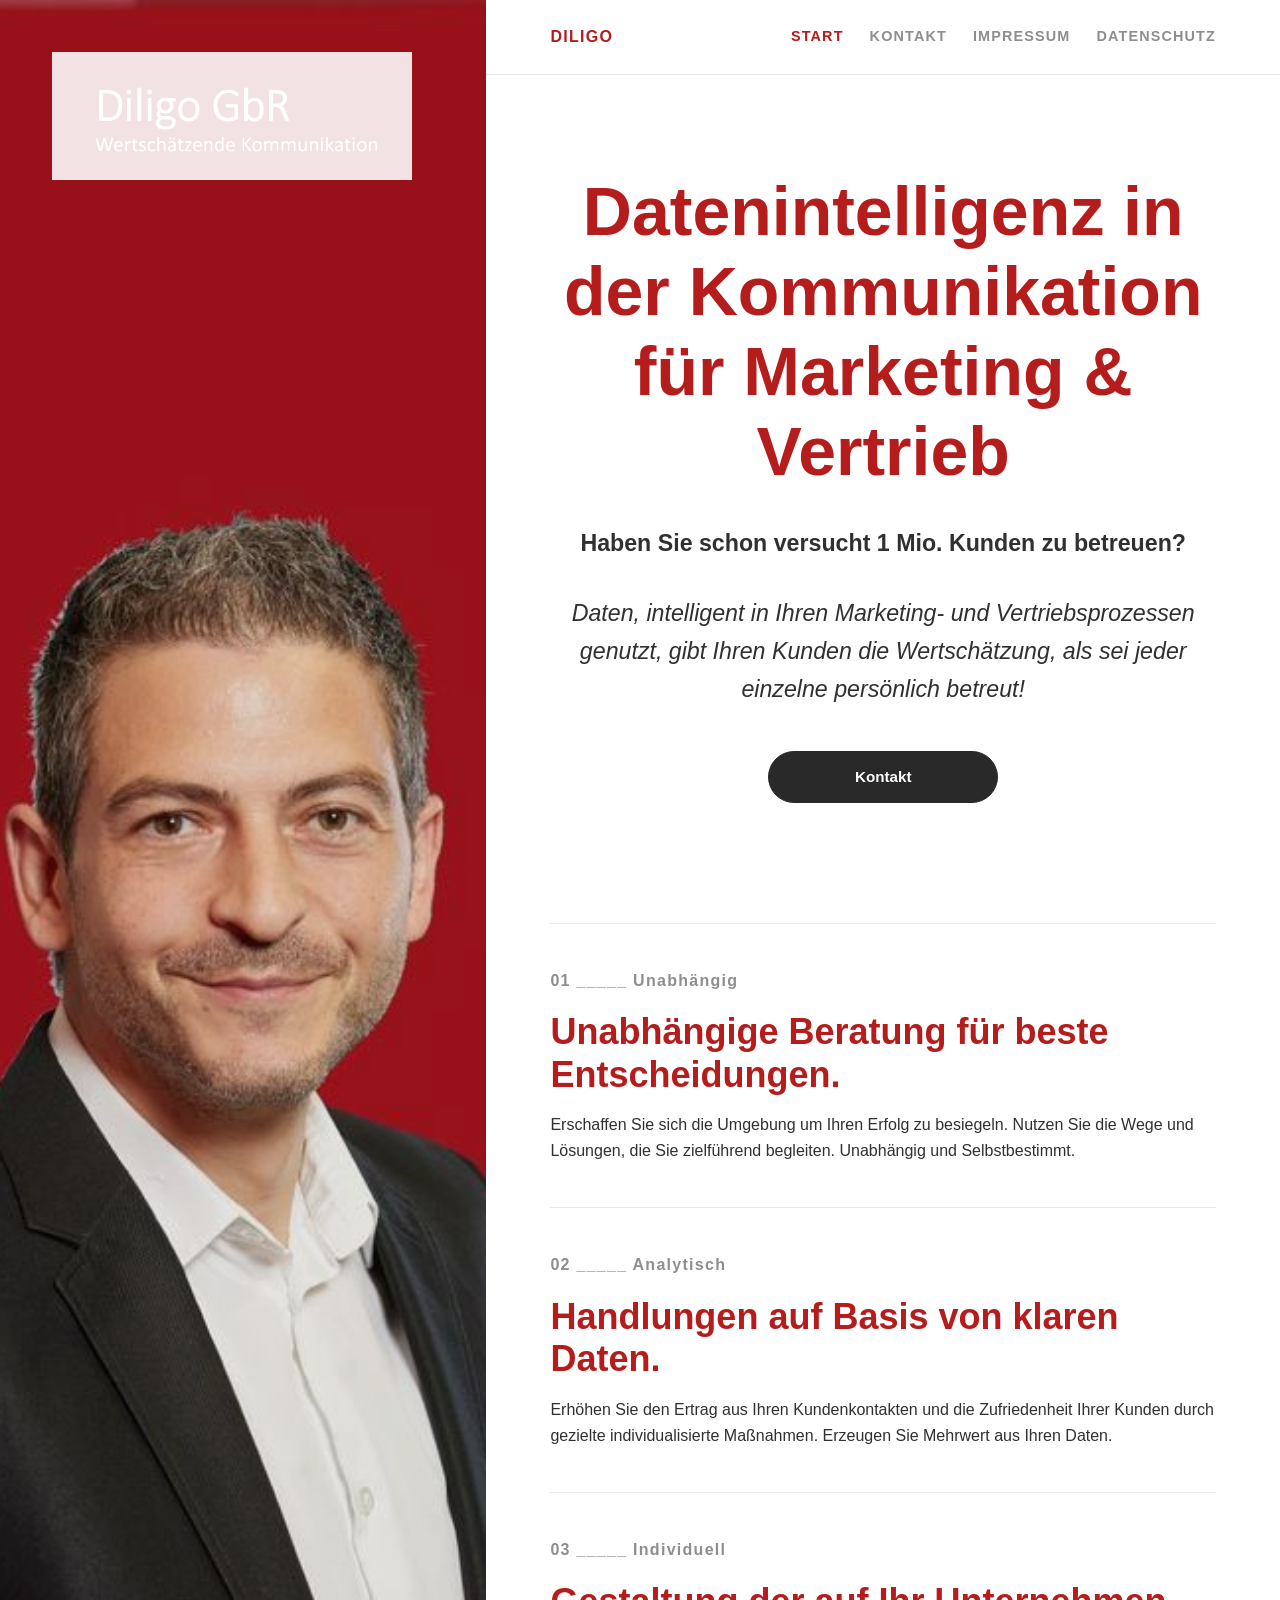
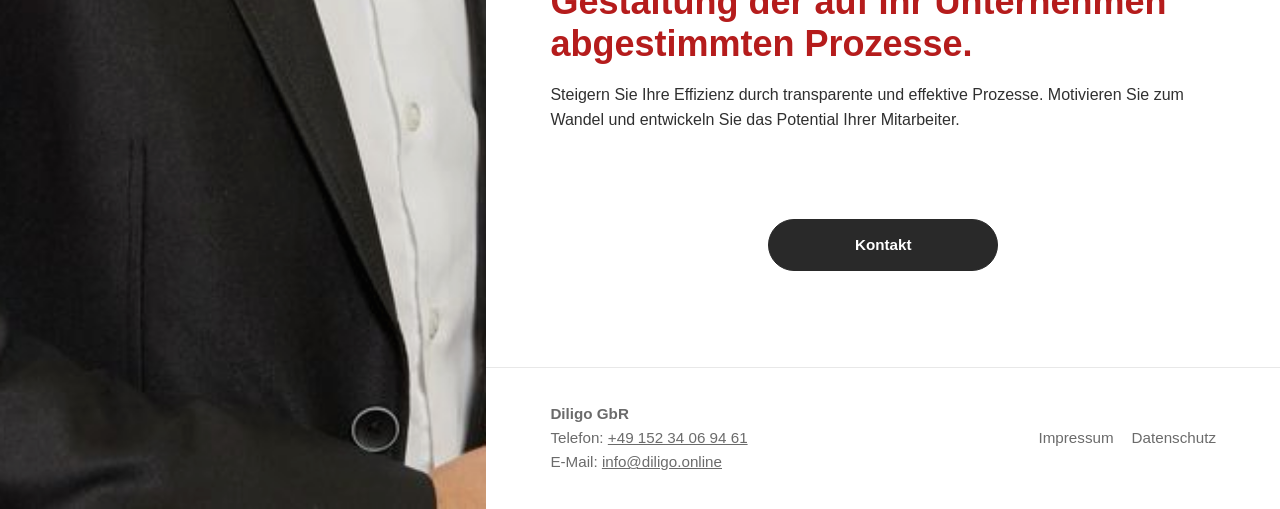
==== index.html @ 12252685 "Create static Diligo website" ====
<!doctype html>
<html lang="de">
  <head>
    <meta charset="utf-8" />
    <meta name="viewport" content="width=device-width, initial-scale=1" />
    <title>Wertschätzende Kommunikation | Diligo</title>
    <meta
      name="description"
      content="Data Driven Marketing & Sales: Daten intelligent in Marketing- und Vertriebsprozessen nutzen, damit Kunden persönliche Wertschätzung erfahren."
    />
    <link rel="canonical" href="https://diligo.online/" />
    <meta property="og:type" content="website" />
    <meta property="og:title" content="Wertschätzende Kommunikation | Diligo" />
    <meta property="og:description" content="Datenintelligenz in der Kommunikation für Marketing und Vertrieb." />
    <meta property="og:url" content="https://diligo.online/" />
    <meta property="og:image" content="https://diligo.online/assets/keyvisual.jpg" />
    <link rel="stylesheet" href="/assets/styles.css" />
  </head>
  <body>
    <a class="skip-link" href="#inhalt">Zum Inhalt springen</a>
    <div class="site-shell">
      <aside class="visual-panel" aria-label="Hauptgrafik">
        <img class="keyvisual" src="/assets/keyvisual.jpg" alt="" width="1600" height="1067" />
        <div class="brand-box">
          <a href="/" aria-label="Diligo Startseite">
            <img src="/assets/logo-diligo.png" alt="Diligo" width="1200" height="390" />
          </a>
        </div>
      </aside>

      <div class="content-panel">
        <header class="topbar">
          <div class="topbar-inner">
            <a class="brand-name" href="/">Diligo</a>
            <nav class="nav" aria-label="Hauptnavigation">
              <a href="/" aria-current="page">Start</a>
              <a href="/kontakt/">Kontakt</a>
              <a href="/impressum/">Impressum</a>
              <a href="/datenschutz/">Datenschutz</a>
            </nav>
          </div>
        </header>

        <main class="main-content" id="inhalt">
          <section class="narrow center">
            <h1>Datenintelligenz in der Kommunikation für Marketing &amp; Vertrieb</h1>
            <p class="lead"><strong>Haben Sie schon versucht 1 Mio. Kunden zu betreuen?</strong></p>
            <p class="lead italic">
              Daten, intelligent in Ihren Marketing- und Vertriebsprozessen genutzt, gibt Ihren Kunden die Wertschätzung, als sei jeder einzelne persönlich betreut!
            </p>
            <div class="actions">
              <a class="button" href="/kontakt/">Kontakt</a>
            </div>
          </section>

          <section class="narrow principles" aria-label="Leistungsprinzipien">
            <article class="principle">
              <p class="principle-label">01 _____ Unabhängig</p>
              <h2>Unabhängige Beratung für beste Entscheidungen.</h2>
              <p>
                Erschaffen Sie sich die Umgebung um Ihren Erfolg zu besiegeln. Nutzen Sie die Wege und Lösungen, die Sie zielführend begleiten. Unabhängig und Selbstbestimmt.
              </p>
            </article>

            <article class="principle">
              <p class="principle-label">02 _____ Analytisch</p>
              <h2>Handlungen auf Basis von klaren Daten.</h2>
              <p>
                Erhöhen Sie den Ertrag aus Ihren Kundenkontakten und die Zufriedenheit Ihrer Kunden durch gezielte individualisierte Maßnahmen. Erzeugen Sie Mehrwert aus Ihren Daten.
              </p>
            </article>

            <article class="principle">
              <p class="principle-label">03 _____ Individuell</p>
              <h2>Gestaltung der auf Ihr Unternehmen abgestimmten Prozesse.</h2>
              <p>
                Steigern Sie Ihre Effizienz durch transparente und effektive Prozesse. Motivieren Sie zum Wandel und entwickeln Sie das Potential Ihrer Mitarbeiter.
              </p>
            </article>

            <div class="actions">
              <a class="button" href="/kontakt/">Kontakt</a>
            </div>
          </section>
        </main>

        <footer class="site-footer">
          <div class="footer-inner">
            <div>
              <strong>Diligo GbR</strong><br />
              Telefon: <a href="tel:+4915234069461">+49 152 34 06 94 61</a><br />
              E-Mail: <a href="mailto:info@diligo.online">info@diligo.online</a>
            </div>
            <nav class="footer-links" aria-label="Rechtliches">
              <a href="/impressum/">Impressum</a>
              <a href="/datenschutz/">Datenschutz</a>
            </nav>
          </div>
        </footer>
      </div>
    </div>
  </body>
</html>
---- assets/styles.css ----
:root {
  --red: #b51c1c;
  --ink: #292929;
  --text: #303030;
  --muted: #8e8e8e;
  --line: #e8e8e8;
  --paper: #ffffff;
  --soft: #f7f7f7;
  --focus: #b51c1c;
  font-family: "Open Sans", Arial, Helvetica, sans-serif;
}

* {
  box-sizing: border-box;
}

html {
  scroll-behavior: smooth;
}

body {
  margin: 0;
  background: var(--paper);
  color: var(--text);
  line-height: 1.6;
}

a {
  color: inherit;
}

:focus-visible {
  outline: 3px solid var(--focus);
  outline-offset: 4px;
}

.site-shell {
  min-height: 100vh;
}

.visual-panel {
  position: relative;
  min-height: 42vh;
  overflow: hidden;
  background: var(--ink);
}

.visual-panel img.keyvisual {
  position: absolute;
  inset: 0;
  width: 100%;
  height: 100%;
  object-fit: cover;
  opacity: 0.92;
}

.brand-box {
  position: relative;
  z-index: 1;
  padding: 32px;
}

.brand-box img {
  display: block;
  width: min(360px, 72vw);
  height: auto;
  background: rgba(255, 255, 255, 0.88);
  padding: 10px 14px;
}

.content-panel {
  display: flex;
  min-height: 100vh;
  flex-direction: column;
}

.topbar {
  border-bottom: 1px solid var(--line);
  padding: 24px clamp(22px, 5vw, 64px);
}

.topbar-inner {
  display: flex;
  align-items: center;
  justify-content: space-between;
  gap: 24px;
}

.brand-name {
  color: var(--red);
  font-weight: 700;
  letter-spacing: 0.08em;
  text-decoration: none;
  text-transform: uppercase;
}

.nav {
  display: flex;
  align-items: center;
  gap: 26px;
  color: var(--muted);
  font-size: 0.9rem;
  font-weight: 700;
  letter-spacing: 0.08em;
  text-transform: uppercase;
}

.nav a {
  text-decoration: none;
}

.nav a:hover,
.nav a[aria-current="page"] {
  color: var(--red);
}

.main-content {
  flex: 1;
  padding: clamp(48px, 8vw, 96px) clamp(22px, 5vw, 64px);
}

.narrow {
  max-width: 790px;
  margin: 0 auto;
}

.center {
  text-align: center;
}

.eyebrow {
  color: var(--muted);
  font-size: 1rem;
  font-weight: 700;
  letter-spacing: 0.11em;
}

h1,
h2,
h3 {
  margin: 0;
  line-height: 1.18;
}

h1 {
  color: var(--red);
  font-size: clamp(2.4rem, 7vw, 4.25rem);
  font-weight: 800;
}

.page-title {
  font-size: clamp(2rem, 5vw, 3rem);
}

h2 {
  color: var(--red);
  font-size: clamp(1.55rem, 3.5vw, 2.25rem);
}

h3 {
  color: var(--red);
  font-size: 1.45rem;
}

.lead {
  margin: 32px auto 0;
  max-width: 690px;
  font-size: clamp(1.18rem, 2.4vw, 1.45rem);
  line-height: 1.65;
}

.italic {
  font-style: italic;
}

.actions {
  display: flex;
  flex-wrap: wrap;
  justify-content: center;
  gap: 14px;
  margin-top: 42px;
}

.button {
  display: inline-flex;
  min-width: 230px;
  min-height: 52px;
  align-items: center;
  justify-content: center;
  border: 1px solid var(--ink);
  border-radius: 999px;
  background: var(--ink);
  color: #fff;
  font-size: 0.95rem;
  font-weight: 700;
  text-decoration: none;
  transition: background 160ms ease, color 160ms ease, border-color 160ms ease;
}

.button:hover {
  border-color: var(--red);
  background: var(--red);
}

.button.secondary {
  background: transparent;
  color: var(--ink);
}

.button.secondary:hover {
  color: #fff;
}

.principles {
  margin-top: clamp(72px, 10vw, 120px);
}

.principle {
  border-top: 1px solid var(--line);
  padding: 44px 0;
}

.principle-label {
  margin: 0 0 18px;
  color: var(--muted);
  font-weight: 700;
  letter-spacing: 0.08em;
}

.principle p:last-child {
  margin-bottom: 0;
}

.site-footer {
  border-top: 1px solid var(--line);
  padding: 34px clamp(22px, 5vw, 64px);
  color: #6b6b6b;
  font-size: 0.95rem;
}

.footer-inner {
  display: flex;
  flex-wrap: wrap;
  align-items: center;
  justify-content: space-between;
  gap: 20px;
}

.footer-links {
  display: flex;
  flex-wrap: wrap;
  gap: 18px;
}

.footer-links a,
.contact-list a {
  text-decoration: none;
}

.footer-links a:hover,
.contact-list a:hover {
  color: var(--red);
}

.contact-grid {
  display: grid;
  gap: 42px;
  margin-top: 48px;
}

.contact-list {
  margin: 0;
  padding: 0;
  list-style: none;
}

.contact-list li + li {
  margin-top: 10px;
}

.form {
  display: grid;
  gap: 18px;
  margin-top: 32px;
  text-align: left;
}

.field {
  display: grid;
  gap: 7px;
}

.field label {
  font-weight: 700;
}

.field input,
.field textarea {
  width: 100%;
  border: 1px solid #d6d6d6;
  border-radius: 0;
  padding: 13px 14px;
  color: var(--text);
  font: inherit;
}

.field textarea {
  min-height: 150px;
  resize: vertical;
}

.checkbox {
  display: flex;
  align-items: flex-start;
  gap: 10px;
  font-size: 0.95rem;
}

.legal-copy {
  text-align: left;
}

.legal-copy h2 {
  margin-top: 44px;
  color: var(--red);
  font-size: 1.45rem;
}

.legal-copy h3 {
  margin-top: 28px;
  color: var(--muted);
  font-size: 1.08rem;
  font-style: italic;
  text-transform: uppercase;
}

.legal-copy p {
  margin: 12px 0;
}

.skip-link {
  position: fixed;
  left: 16px;
  top: 16px;
  z-index: 10;
  transform: translateY(-180%);
  background: #fff;
  color: var(--ink);
  padding: 10px 14px;
}

.skip-link:focus {
  transform: translateY(0);
}

@media (min-width: 900px) {
  .site-shell {
    display: grid;
    grid-template-columns: minmax(320px, 38vw) 1fr;
  }

  .visual-panel {
    min-height: 100vh;
    position: sticky;
    top: 0;
  }

  .brand-box {
    padding: 52px;
  }

  .contact-grid {
    grid-template-columns: 0.8fr 1.2fr;
  }
}

@media (max-width: 720px) {
  .topbar-inner {
    align-items: flex-start;
    flex-direction: column;
  }

  .nav {
    width: 100%;
    overflow-x: auto;
    padding-bottom: 4px;
  }

  .actions {
    align-items: stretch;
    flex-direction: column;
  }

  .button {
    width: 100%;
  }
}
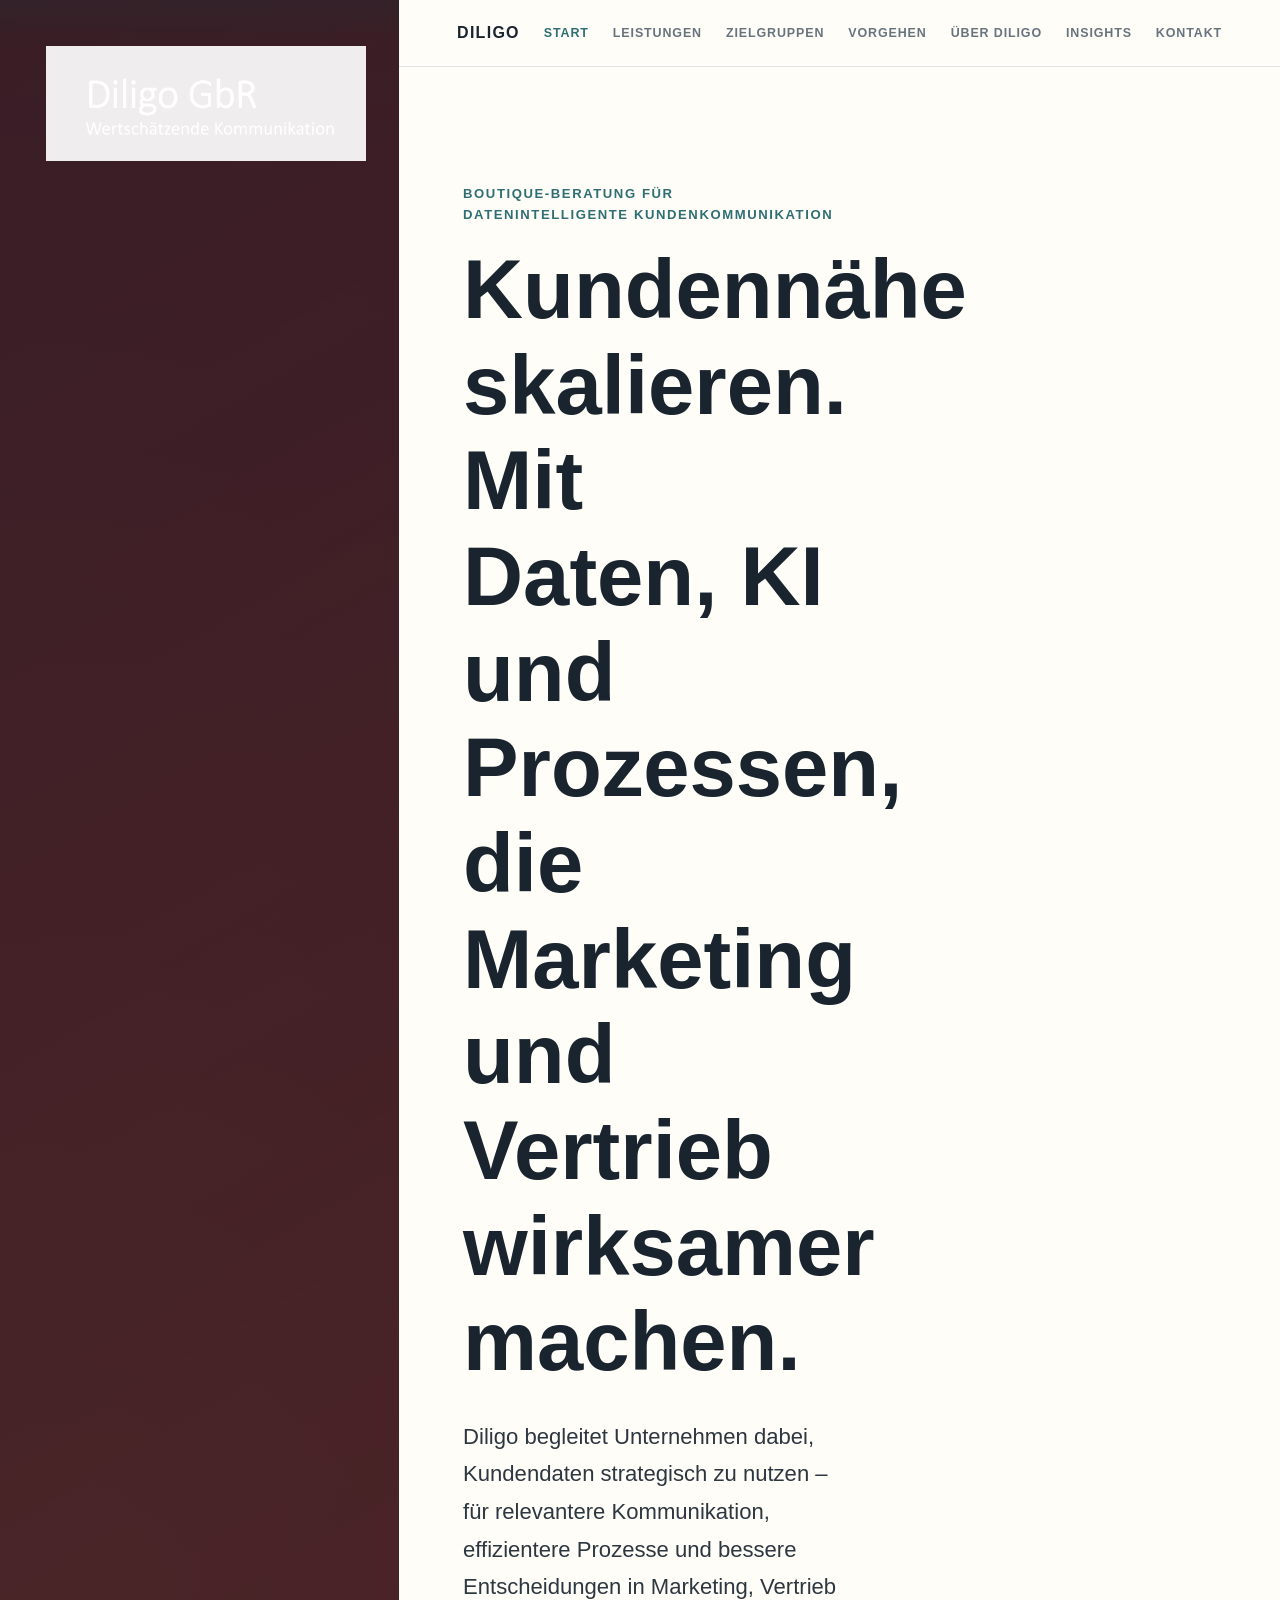
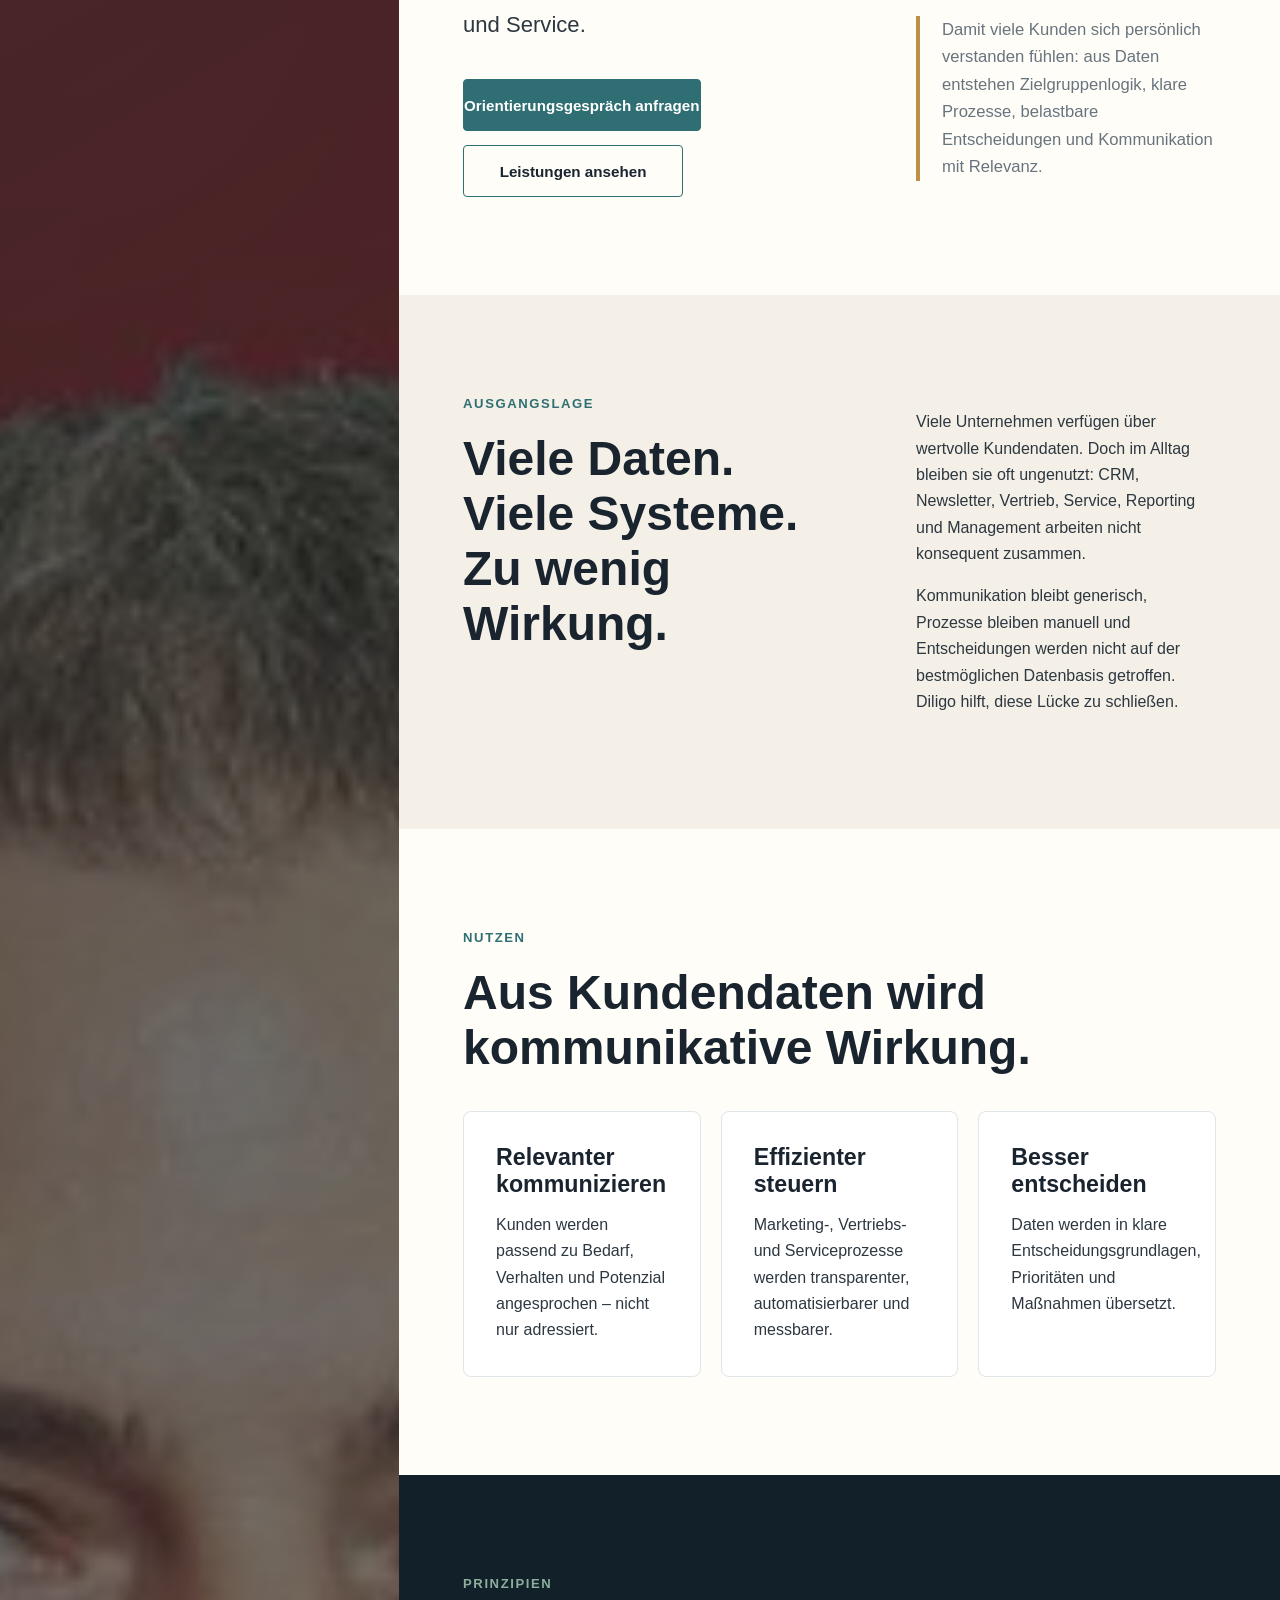
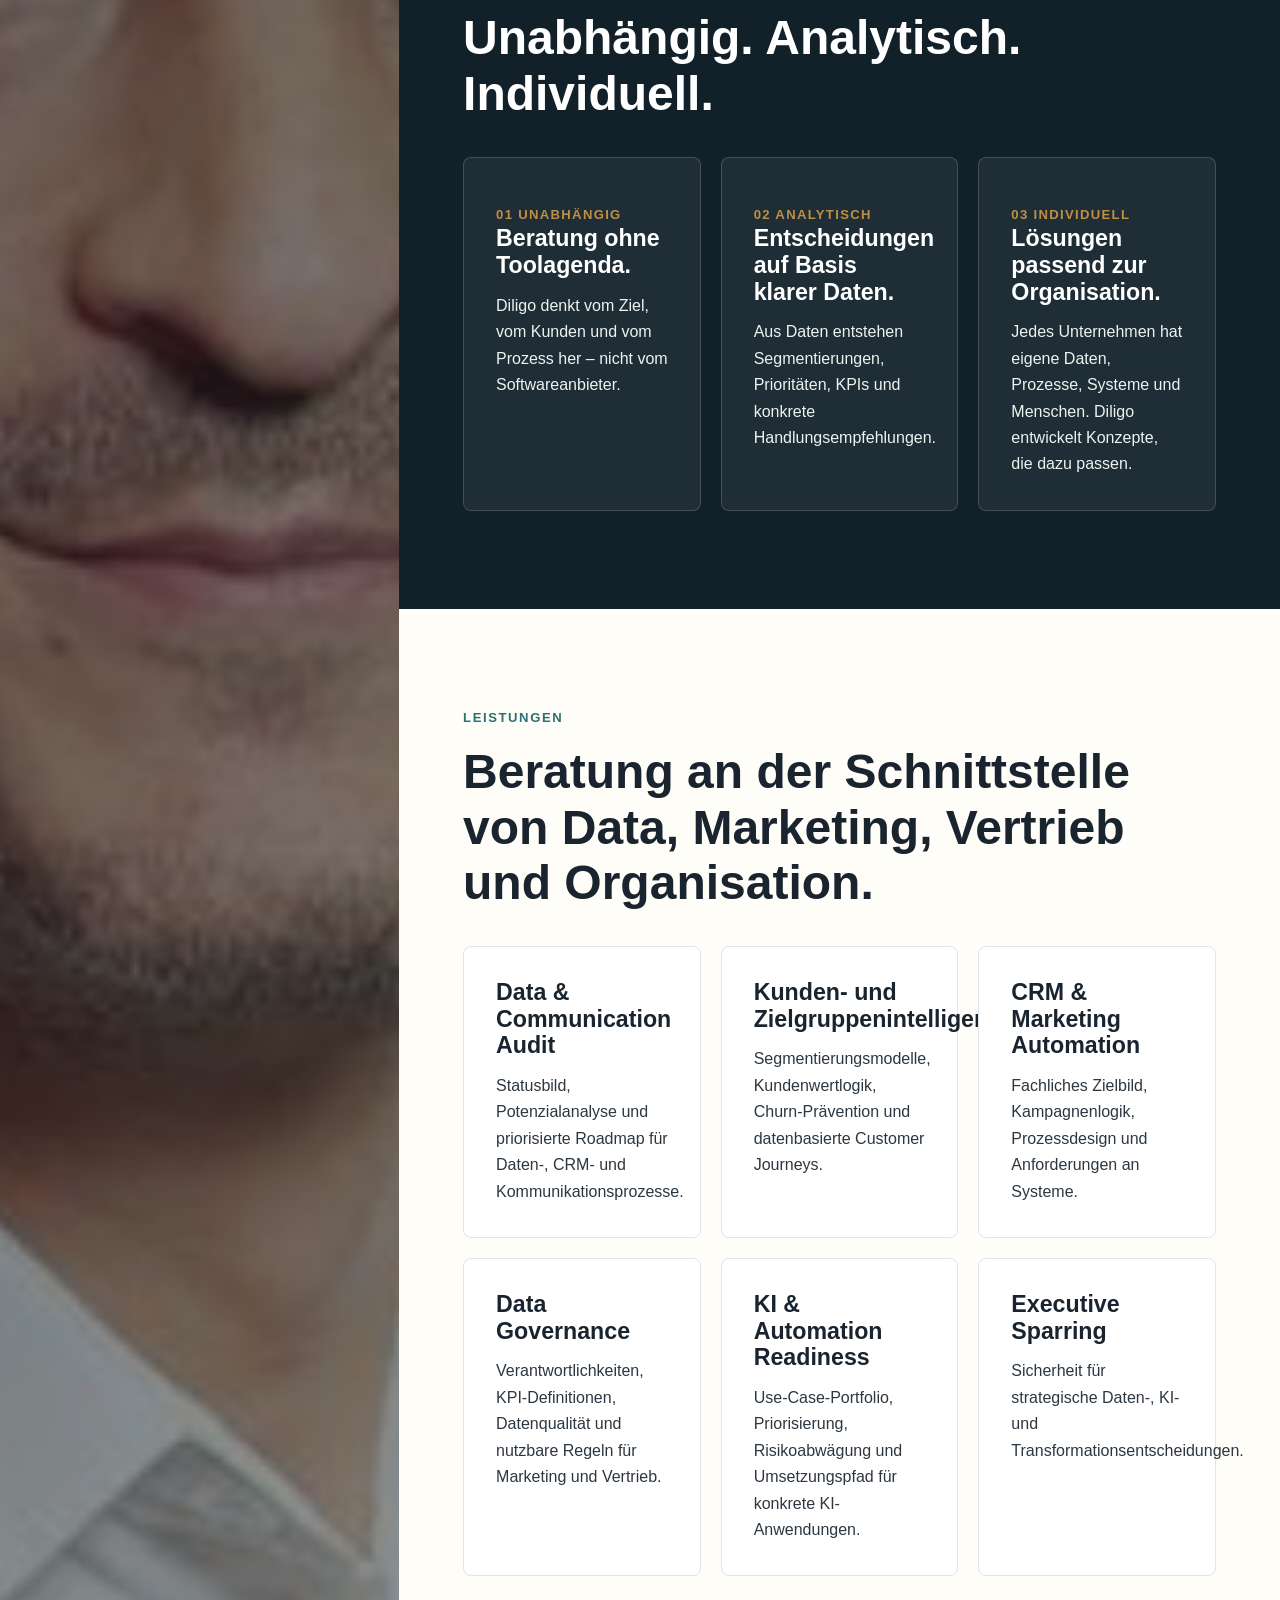
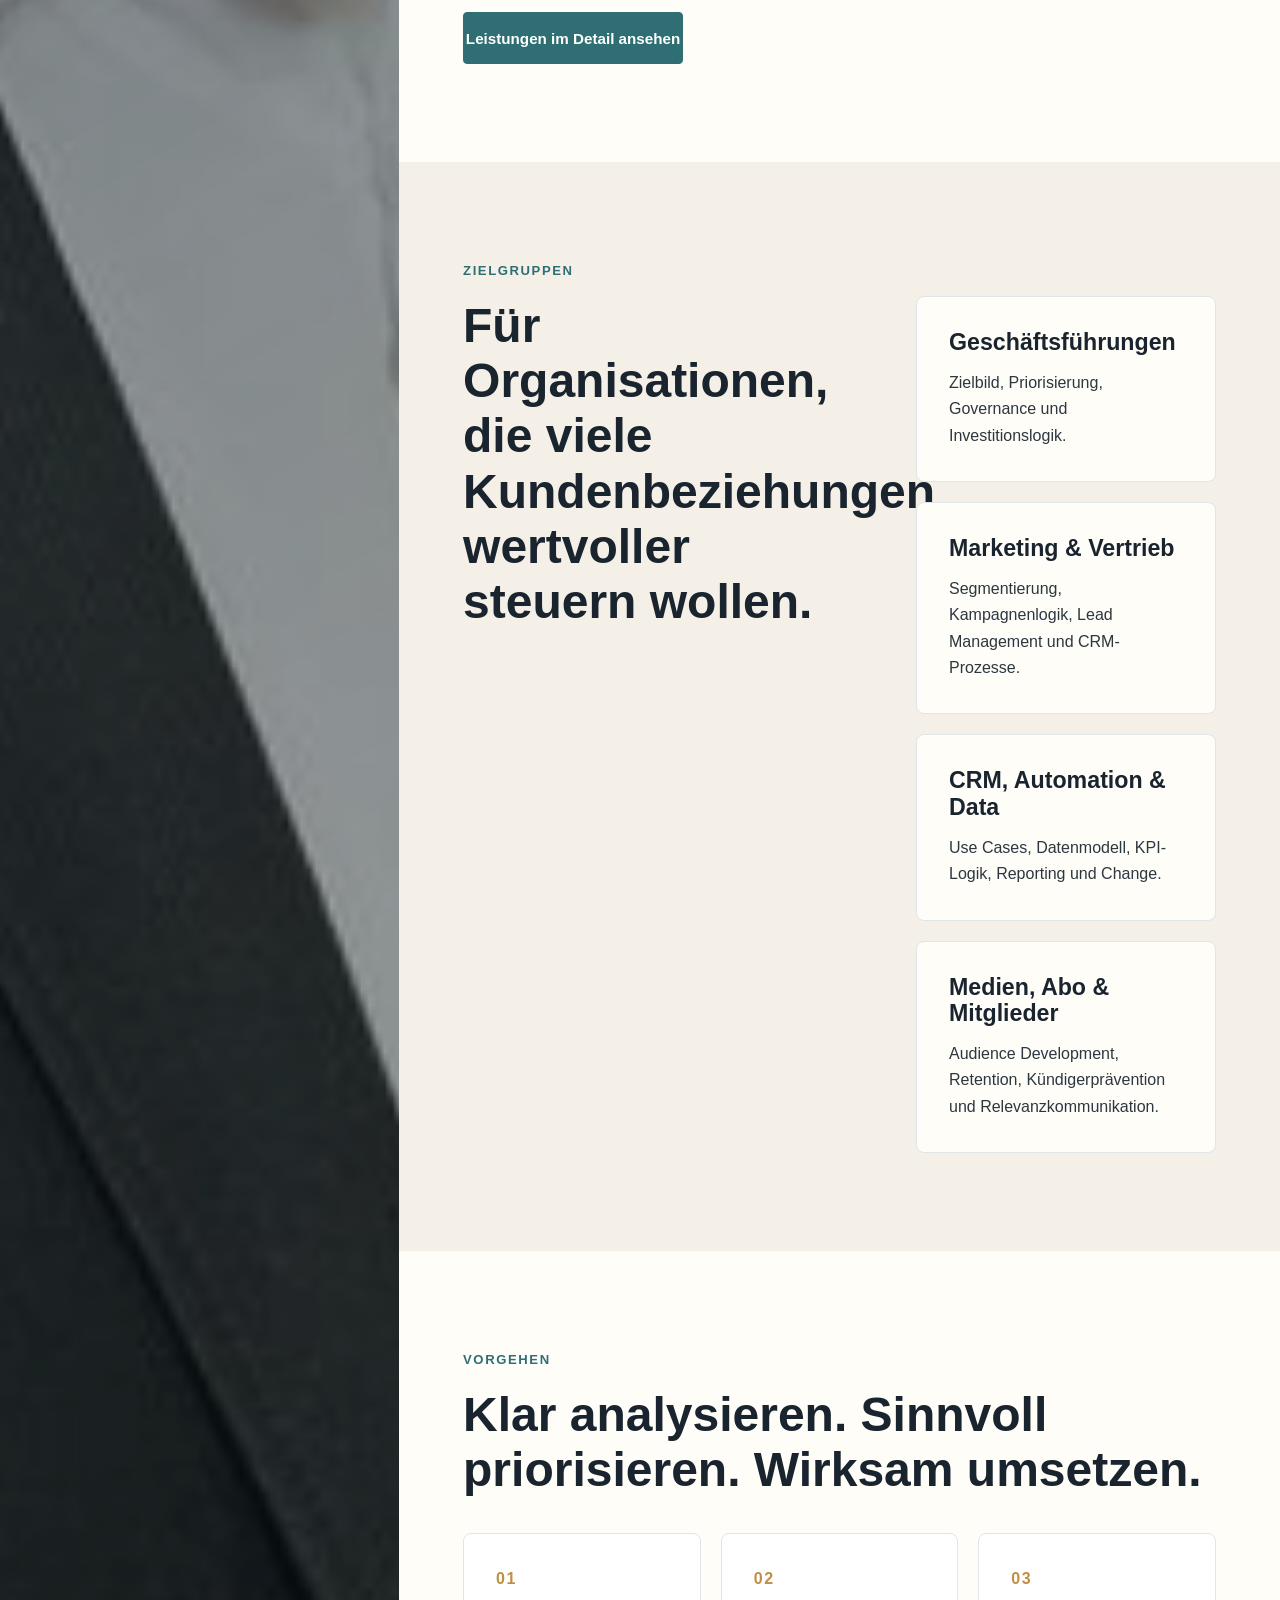
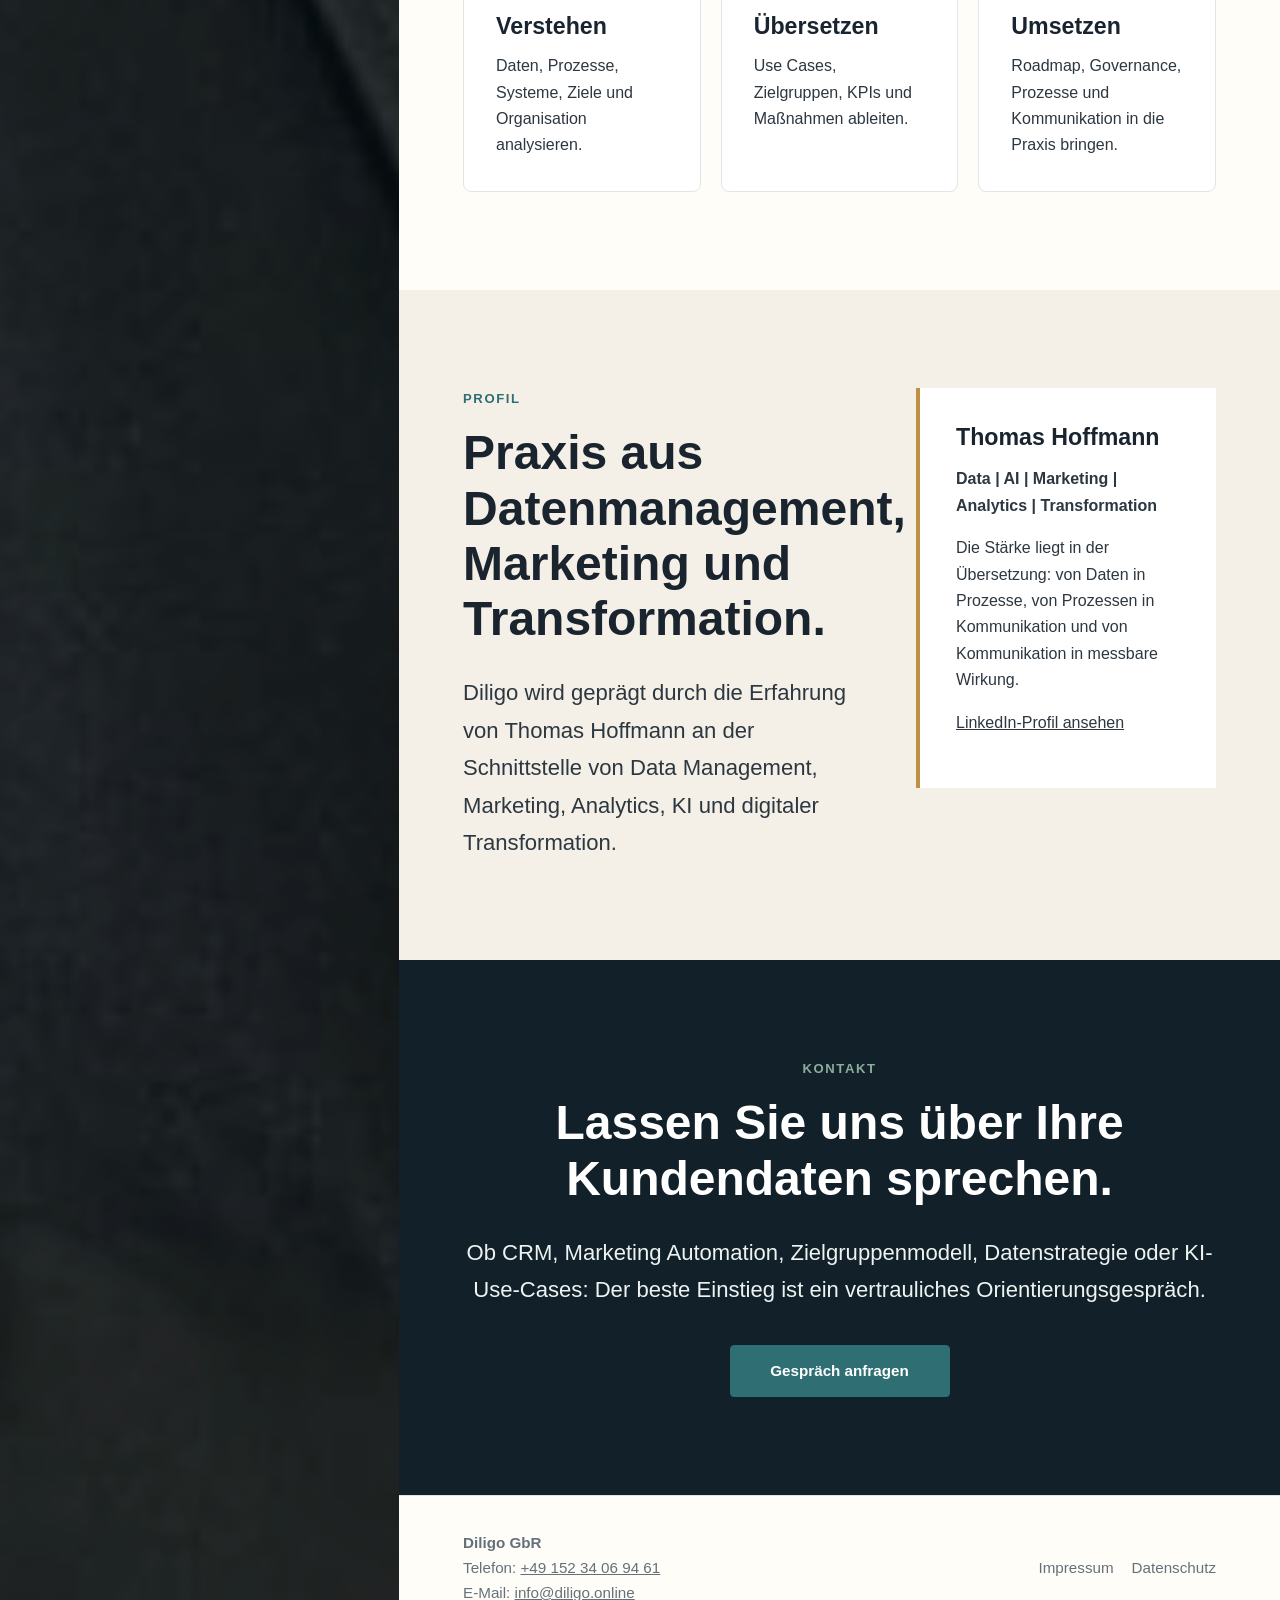
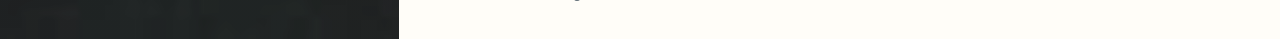
==== commit 767f73c8: "Optimize Diligo website positioning" ====
--- a/index.html
+++ b/index.html
@@ -3,23 +3,48 @@
   <head>
     <meta charset="utf-8" />
     <meta name="viewport" content="width=device-width, initial-scale=1" />
-    <title>Wertschätzende Kommunikation | Diligo</title>
+    <title>Diligo GbR – Datenintelligente Kundenkommunikation für Marketing & Vertrieb</title>
     <meta
       name="description"
-      content="Data Driven Marketing & Sales: Daten intelligent in Marketing- und Vertriebsprozessen nutzen, damit Kunden persönliche Wertschätzung erfahren."
+      content="Diligo unterstützt Unternehmen dabei, Kundendaten strategisch zu nutzen – für relevantere Kommunikation, effizientere Prozesse und bessere Entscheidungen."
     />
     <link rel="canonical" href="https://diligo.online/" />
     <meta property="og:type" content="website" />
-    <meta property="og:title" content="Wertschätzende Kommunikation | Diligo" />
-    <meta property="og:description" content="Datenintelligenz in der Kommunikation für Marketing und Vertrieb." />
+    <meta property="og:title" content="Diligo GbR – Datenintelligente Kundenkommunikation" />
+    <meta property="og:description" content="Kundennähe skalieren – mit Daten, KI und klaren Prozessen." />
     <meta property="og:url" content="https://diligo.online/" />
     <meta property="og:image" content="https://diligo.online/assets/keyvisual.jpg" />
+    <script type="application/ld+json">
+      {
+        "@context": "https://schema.org",
+        "@type": "ProfessionalService",
+        "name": "Diligo GbR",
+        "url": "https://diligo.online/",
+        "email": "info@diligo.online",
+        "telephone": "+49 152 34 06 94 61",
+        "address": {
+          "@type": "PostalAddress",
+          "streetAddress": "Gress-Str. 1",
+          "postalCode": "71384",
+          "addressLocality": "Weinstadt",
+          "addressCountry": "DE"
+        },
+        "founder": {
+          "@type": "Person",
+          "name": "Thomas Hoffmann",
+          "jobTitle": "Berater für Data, AI, Marketing, Analytics und Transformation"
+        },
+        "areaServed": ["Deutschland", "Österreich", "Schweiz"],
+        "description": "Beratung für datenintelligente Kundenkommunikation, CRM, Marketing Automation, Data Governance und KI-Use-Cases."
+      }
+    </script>
+    <link rel="icon" href="/assets/logo-diligo.png" />
     <link rel="stylesheet" href="/assets/styles.css" />
   </head>
   <body>
     <a class="skip-link" href="#inhalt">Zum Inhalt springen</a>
     <div class="site-shell">
-      <aside class="visual-panel" aria-label="Hauptgrafik">
+      <aside class="visual-panel" aria-label="Diligo Markenbild">
         <img class="keyvisual" src="/assets/keyvisual.jpg" alt="" width="1600" height="1067" />
         <div class="brand-box">
           <a href="/" aria-label="Diligo Startseite">
@@ -34,52 +59,207 @@
             <a class="brand-name" href="/">Diligo</a>
             <nav class="nav" aria-label="Hauptnavigation">
               <a href="/" aria-current="page">Start</a>
+              <a href="/leistungen/">Leistungen</a>
+              <a href="/zielgruppen/">Zielgruppen</a>
+              <a href="/vorgehen/">Vorgehen</a>
+              <a href="/ueber-diligo/">Über Diligo</a>
+              <a href="/insights/">Insights</a>
               <a href="/kontakt/">Kontakt</a>
-              <a href="/impressum/">Impressum</a>
-              <a href="/datenschutz/">Datenschutz</a>
             </nav>
           </div>
         </header>
 
         <main class="main-content" id="inhalt">
-          <section class="narrow center">
-            <h1>Datenintelligenz in der Kommunikation für Marketing &amp; Vertrieb</h1>
-            <p class="lead"><strong>Haben Sie schon versucht 1 Mio. Kunden zu betreuen?</strong></p>
-            <p class="lead italic">
-              Daten, intelligent in Ihren Marketing- und Vertriebsprozessen genutzt, gibt Ihren Kunden die Wertschätzung, als sei jeder einzelne persönlich betreut!
-            </p>
-            <div class="actions">
-              <a class="button" href="/kontakt/">Kontakt</a>
-            </div>
-          </section>
-
-          <section class="narrow principles" aria-label="Leistungsprinzipien">
-            <article class="principle">
-              <p class="principle-label">01 _____ Unabhängig</p>
-              <h2>Unabhängige Beratung für beste Entscheidungen.</h2>
-              <p>
-                Erschaffen Sie sich die Umgebung um Ihren Erfolg zu besiegeln. Nutzen Sie die Wege und Lösungen, die Sie zielführend begleiten. Unabhängig und Selbstbestimmt.
+          <section class="section hero">
+            <div class="wrap hero-grid">
+              <div>
+                <p class="eyebrow">Boutique-Beratung für datenintelligente Kundenkommunikation</p>
+                <h1>Kundennähe skalieren. Mit Daten, KI und Prozessen, die Marketing und Vertrieb wirksamer machen.</h1>
+                <p class="lead">
+                  Diligo begleitet Unternehmen dabei, Kundendaten strategisch zu nutzen – für relevantere Kommunikation,
+                  effizientere Prozesse und bessere Entscheidungen in Marketing, Vertrieb und Service.
+                </p>
+                <div class="actions">
+                  <a class="button" href="/kontakt/">Orientierungsgespräch anfragen</a>
+                  <a class="button secondary" href="/leistungen/">Leistungen ansehen</a>
+                </div>
+              </div>
+              <p class="hero-note">
+                Damit viele Kunden sich persönlich verstanden fühlen: aus Daten entstehen Zielgruppenlogik,
+                klare Prozesse, belastbare Entscheidungen und Kommunikation mit Relevanz.
               </p>
-            </article>
-
-            <article class="principle">
-              <p class="principle-label">02 _____ Analytisch</p>
-              <h2>Handlungen auf Basis von klaren Daten.</h2>
-              <p>
-                Erhöhen Sie den Ertrag aus Ihren Kundenkontakten und die Zufriedenheit Ihrer Kunden durch gezielte individualisierte Maßnahmen. Erzeugen Sie Mehrwert aus Ihren Daten.
+            </div>
+          </section>
+
+          <section class="section alt">
+            <div class="wrap split">
+              <div>
+                <p class="eyebrow">Ausgangslage</p>
+                <h2>Viele Daten. Viele Systeme. Zu wenig Wirkung.</h2>
+              </div>
+              <div>
+                <p>
+                  Viele Unternehmen verfügen über wertvolle Kundendaten. Doch im Alltag bleiben sie oft ungenutzt:
+                  CRM, Newsletter, Vertrieb, Service, Reporting und Management arbeiten nicht konsequent zusammen.
+                </p>
+                <p>
+                  Kommunikation bleibt generisch, Prozesse bleiben manuell und Entscheidungen werden nicht auf der
+                  bestmöglichen Datenbasis getroffen. Diligo hilft, diese Lücke zu schließen.
+                </p>
+              </div>
+            </div>
+          </section>
+
+          <section class="section">
+            <div class="wrap">
+              <p class="eyebrow">Nutzen</p>
+              <h2>Aus Kundendaten wird kommunikative Wirkung.</h2>
+              <div class="grid three">
+                <article class="card">
+                  <h3>Relevanter kommunizieren</h3>
+                  <p>Kunden werden passend zu Bedarf, Verhalten und Potenzial angesprochen – nicht nur adressiert.</p>
+                </article>
+                <article class="card">
+                  <h3>Effizienter steuern</h3>
+                  <p>Marketing-, Vertriebs- und Serviceprozesse werden transparenter, automatisierbarer und messbarer.</p>
+                </article>
+                <article class="card">
+                  <h3>Besser entscheiden</h3>
+                  <p>Daten werden in klare Entscheidungsgrundlagen, Prioritäten und Maßnahmen übersetzt.</p>
+                </article>
+              </div>
+            </div>
+          </section>
+
+          <section class="section deep">
+            <div class="wrap">
+              <p class="eyebrow">Prinzipien</p>
+              <h2>Unabhängig. Analytisch. Individuell.</h2>
+              <div class="grid three">
+                <article class="card">
+                  <p class="card-label">01 Unabhängig</p>
+                  <h3>Beratung ohne Toolagenda.</h3>
+                  <p>Diligo denkt vom Ziel, vom Kunden und vom Prozess her – nicht vom Softwareanbieter.</p>
+                </article>
+                <article class="card">
+                  <p class="card-label">02 Analytisch</p>
+                  <h3>Entscheidungen auf Basis klarer Daten.</h3>
+                  <p>Aus Daten entstehen Segmentierungen, Prioritäten, KPIs und konkrete Handlungsempfehlungen.</p>
+                </article>
+                <article class="card">
+                  <p class="card-label">03 Individuell</p>
+                  <h3>Lösungen passend zur Organisation.</h3>
+                  <p>Jedes Unternehmen hat eigene Daten, Prozesse, Systeme und Menschen. Diligo entwickelt Konzepte, die dazu passen.</p>
+                </article>
+              </div>
+            </div>
+          </section>
+
+          <section class="section">
+            <div class="wrap">
+              <p class="eyebrow">Leistungen</p>
+              <h2>Beratung an der Schnittstelle von Data, Marketing, Vertrieb und Organisation.</h2>
+              <div class="grid three">
+                <article class="card">
+                  <h3>Data & Communication Audit</h3>
+                  <p>Statusbild, Potenzialanalyse und priorisierte Roadmap für Daten-, CRM- und Kommunikationsprozesse.</p>
+                </article>
+                <article class="card">
+                  <h3>Kunden- und Zielgruppenintelligenz</h3>
+                  <p>Segmentierungsmodelle, Kundenwertlogik, Churn-Prävention und datenbasierte Customer Journeys.</p>
+                </article>
+                <article class="card">
+                  <h3>CRM & Marketing Automation</h3>
+                  <p>Fachliches Zielbild, Kampagnenlogik, Prozessdesign und Anforderungen an Systeme.</p>
+                </article>
+                <article class="card">
+                  <h3>Data Governance</h3>
+                  <p>Verantwortlichkeiten, KPI-Definitionen, Datenqualität und nutzbare Regeln für Marketing und Vertrieb.</p>
+                </article>
+                <article class="card">
+                  <h3>KI & Automation Readiness</h3>
+                  <p>Use-Case-Portfolio, Priorisierung, Risikoabwägung und Umsetzungspfad für konkrete KI-Anwendungen.</p>
+                </article>
+                <article class="card">
+                  <h3>Executive Sparring</h3>
+                  <p>Sicherheit für strategische Daten-, KI- und Transformationsentscheidungen.</p>
+                </article>
+              </div>
+              <div class="actions">
+                <a class="button" href="/leistungen/">Leistungen im Detail ansehen</a>
+              </div>
+            </div>
+          </section>
+
+          <section class="section alt">
+            <div class="wrap split">
+              <div>
+                <p class="eyebrow">Zielgruppen</p>
+                <h2>Für Organisationen, die viele Kundenbeziehungen wertvoller steuern wollen.</h2>
+              </div>
+              <div class="grid two">
+                <article class="card"><h3>Geschäftsführungen</h3><p>Zielbild, Priorisierung, Governance und Investitionslogik.</p></article>
+                <article class="card"><h3>Marketing & Vertrieb</h3><p>Segmentierung, Kampagnenlogik, Lead Management und CRM-Prozesse.</p></article>
+                <article class="card"><h3>CRM, Automation & Data</h3><p>Use Cases, Datenmodell, KPI-Logik, Reporting und Change.</p></article>
+                <article class="card"><h3>Medien, Abo & Mitglieder</h3><p>Audience Development, Retention, Kündigerprävention und Relevanzkommunikation.</p></article>
+              </div>
+            </div>
+          </section>
+
+          <section class="section">
+            <div class="wrap">
+              <p class="eyebrow">Vorgehen</p>
+              <h2>Klar analysieren. Sinnvoll priorisieren. Wirksam umsetzen.</h2>
+              <div class="grid three process">
+                <article class="card">
+                  <h3>Verstehen</h3>
+                  <p>Daten, Prozesse, Systeme, Ziele und Organisation analysieren.</p>
+                </article>
+                <article class="card">
+                  <h3>Übersetzen</h3>
+                  <p>Use Cases, Zielgruppen, KPIs und Maßnahmen ableiten.</p>
+                </article>
+                <article class="card">
+                  <h3>Umsetzen</h3>
+                  <p>Roadmap, Governance, Prozesse und Kommunikation in die Praxis bringen.</p>
+                </article>
+              </div>
+            </div>
+          </section>
+
+          <section class="section alt">
+            <div class="wrap split">
+              <div>
+                <p class="eyebrow">Profil</p>
+                <h2>Praxis aus Datenmanagement, Marketing und Transformation.</h2>
+                <p class="lead">
+                  Diligo wird geprägt durch die Erfahrung von Thomas Hoffmann an der Schnittstelle von Data Management,
+                  Marketing, Analytics, KI und digitaler Transformation.
+                </p>
+              </div>
+              <div class="profile-box">
+                <h3>Thomas Hoffmann</h3>
+                <p><strong>Data | AI | Marketing | Analytics | Transformation</strong></p>
+                <p>
+                  Die Stärke liegt in der Übersetzung: von Daten in Prozesse, von Prozessen in Kommunikation und
+                  von Kommunikation in messbare Wirkung.
+                </p>
+                <p><a href="https://www.linkedin.com/in/thomas-hoffmann-dataexpert/" rel="noopener noreferrer" target="_blank">LinkedIn-Profil ansehen</a></p>
+              </div>
+            </div>
+          </section>
+
+          <section class="section deep center">
+            <div class="narrow">
+              <p class="eyebrow">Kontakt</p>
+              <h2>Lassen Sie uns über Ihre Kundendaten sprechen.</h2>
+              <p class="lead">
+                Ob CRM, Marketing Automation, Zielgruppenmodell, Datenstrategie oder KI-Use-Cases:
+                Der beste Einstieg ist ein vertrauliches Orientierungsgespräch.
               </p>
-            </article>
-
-            <article class="principle">
-              <p class="principle-label">03 _____ Individuell</p>
-              <h2>Gestaltung der auf Ihr Unternehmen abgestimmten Prozesse.</h2>
-              <p>
-                Steigern Sie Ihre Effizienz durch transparente und effektive Prozesse. Motivieren Sie zum Wandel und entwickeln Sie das Potential Ihrer Mitarbeiter.
-              </p>
-            </article>
-
-            <div class="actions">
-              <a class="button" href="/kontakt/">Kontakt</a>
+              <div class="actions">
+                <a class="button" href="/kontakt/">Gespräch anfragen</a>
+              </div>
             </div>
           </section>
         </main>
--- a/assets/styles.css
+++ b/assets/styles.css
@@ -1,13 +1,17 @@
 :root {
-  --red: #b51c1c;
-  --ink: #292929;
-  --text: #303030;
-  --muted: #8e8e8e;
-  --line: #e8e8e8;
-  --paper: #ffffff;
-  --soft: #f7f7f7;
-  --focus: #b51c1c;
-  font-family: "Open Sans", Arial, Helvetica, sans-serif;
+  --ink: #19242f;
+  --text: #2d3740;
+  --muted: #68747d;
+  --line: #dfe5e8;
+  --paper: #fffdf8;
+  --soft: #f4f0e7;
+  --deep: #12202a;
+  --petrol: #2f6f73;
+  --sage: #8cae9d;
+  --gold: #bf8f45;
+  --white: #ffffff;
+  --focus: #2f6f73;
+  font-family: Arial, Helvetica, sans-serif;
 }
 
 * {
@@ -22,7 +26,7 @@
   margin: 0;
   background: var(--paper);
   color: var(--text);
-  line-height: 1.6;
+  line-height: 1.65;
 }
 
 a {
@@ -34,15 +38,39 @@
   outline-offset: 4px;
 }
 
+.skip-link {
+  position: fixed;
+  left: 16px;
+  top: 16px;
+  z-index: 20;
+  transform: translateY(-180%);
+  background: var(--white);
+  color: var(--ink);
+  padding: 10px 14px;
+}
+
+.skip-link:focus {
+  transform: translateY(0);
+}
+
 .site-shell {
   min-height: 100vh;
 }
 
 .visual-panel {
   position: relative;
-  min-height: 42vh;
+  min-height: 36vh;
   overflow: hidden;
-  background: var(--ink);
+  background: var(--deep);
+}
+
+.visual-panel::after {
+  position: absolute;
+  inset: 0;
+  background:
+    linear-gradient(150deg, rgba(18, 32, 42, 0.68), rgba(18, 32, 42, 0.18)),
+    radial-gradient(circle at 20% 20%, rgba(191, 143, 69, 0.2), transparent 32%);
+  content: "";
 }
 
 .visual-panel img.keyvisual {
@@ -51,20 +79,20 @@
   width: 100%;
   height: 100%;
   object-fit: cover;
-  opacity: 0.92;
+  opacity: 0.84;
 }
 
 .brand-box {
   position: relative;
   z-index: 1;
-  padding: 32px;
+  padding: 28px;
 }
 
 .brand-box img {
   display: block;
-  width: min(360px, 72vw);
+  width: min(320px, 70vw);
   height: auto;
-  background: rgba(255, 255, 255, 0.88);
+  background: rgba(255, 255, 255, 0.92);
   padding: 10px 14px;
 }
 
@@ -76,7 +104,8 @@
 
 .topbar {
   border-bottom: 1px solid var(--line);
-  padding: 24px clamp(22px, 5vw, 64px);
+  background: rgba(255, 253, 248, 0.96);
+  padding: 20px clamp(20px, 5vw, 58px);
 }
 
 .topbar-inner {
@@ -87,8 +116,8 @@
 }
 
 .brand-name {
-  color: var(--red);
-  font-weight: 700;
+  color: var(--ink);
+  font-weight: 800;
   letter-spacing: 0.08em;
   text-decoration: none;
   text-transform: uppercase;
@@ -97,30 +126,48 @@
 .nav {
   display: flex;
   align-items: center;
-  gap: 26px;
+  gap: clamp(14px, 2vw, 24px);
   color: var(--muted);
-  font-size: 0.9rem;
-  font-weight: 700;
-  letter-spacing: 0.08em;
+  font-size: 0.78rem;
+  font-weight: 800;
+  letter-spacing: 0.07em;
   text-transform: uppercase;
 }
 
 .nav a {
   text-decoration: none;
+  white-space: nowrap;
 }
 
 .nav a:hover,
 .nav a[aria-current="page"] {
-  color: var(--red);
+  color: var(--petrol);
 }
 
 .main-content {
   flex: 1;
-  padding: clamp(48px, 8vw, 96px) clamp(22px, 5vw, 64px);
+}
+
+.section {
+  padding: clamp(56px, 8vw, 98px) clamp(20px, 5vw, 64px);
+}
+
+.section.alt {
+  background: var(--soft);
+}
+
+.section.deep {
+  background: var(--deep);
+  color: #edf3f1;
+}
+
+.wrap {
+  width: min(1120px, 100%);
+  margin: 0 auto;
 }
 
 .narrow {
-  max-width: 790px;
+  width: min(780px, 100%);
   margin: 0 auto;
 }
 
@@ -129,77 +176,117 @@
 }
 
 .eyebrow {
-  color: var(--muted);
-  font-size: 1rem;
-  font-weight: 700;
-  letter-spacing: 0.11em;
+  margin: 0 0 16px;
+  color: var(--petrol);
+  font-size: 0.82rem;
+  font-weight: 800;
+  letter-spacing: 0.12em;
+  text-transform: uppercase;
+}
+
+.deep .eyebrow {
+  color: var(--sage);
 }
 
 h1,
 h2,
 h3 {
   margin: 0;
-  line-height: 1.18;
+  color: var(--ink);
+  line-height: 1.15;
+}
+
+.deep h1,
+.deep h2,
+.deep h3 {
+  color: var(--white);
 }
 
 h1 {
-  color: var(--red);
-  font-size: clamp(2.4rem, 7vw, 4.25rem);
+  font-size: clamp(2.45rem, 7vw, 5.2rem);
   font-weight: 800;
 }
 
 .page-title {
-  font-size: clamp(2rem, 5vw, 3rem);
+  font-size: clamp(2.15rem, 5.3vw, 4rem);
 }
 
 h2 {
-  color: var(--red);
-  font-size: clamp(1.55rem, 3.5vw, 2.25rem);
+  font-size: clamp(1.75rem, 4vw, 3rem);
+  font-weight: 800;
 }
 
 h3 {
-  color: var(--red);
-  font-size: 1.45rem;
+  font-size: clamp(1.18rem, 2vw, 1.45rem);
 }
 
 .lead {
-  margin: 32px auto 0;
-  max-width: 690px;
-  font-size: clamp(1.18rem, 2.4vw, 1.45rem);
-  line-height: 1.65;
-}
-
-.italic {
-  font-style: italic;
+  margin: 28px 0 0;
+  max-width: 760px;
+  font-size: clamp(1.1rem, 2.1vw, 1.38rem);
+  line-height: 1.7;
+}
+
+.center .lead {
+  margin-left: auto;
+  margin-right: auto;
+}
+
+.subtle {
+  color: var(--muted);
+}
+
+.deep .subtle {
+  color: #c5d0ce;
+}
+
+.hero {
+  padding-top: clamp(62px, 9vw, 120px);
+}
+
+.hero-grid {
+  display: grid;
+  align-items: end;
+  gap: clamp(34px, 6vw, 76px);
+}
+
+.hero-note {
+  border-left: 4px solid var(--gold);
+  padding-left: 22px;
+  color: var(--muted);
+  font-size: 1.04rem;
 }
 
 .actions {
   display: flex;
   flex-wrap: wrap;
+  gap: 14px;
+  margin-top: 36px;
+}
+
+.center .actions {
   justify-content: center;
-  gap: 14px;
-  margin-top: 42px;
 }
 
 .button {
   display: inline-flex;
-  min-width: 230px;
+  min-width: 220px;
   min-height: 52px;
   align-items: center;
   justify-content: center;
-  border: 1px solid var(--ink);
-  border-radius: 999px;
-  background: var(--ink);
-  color: #fff;
+  border: 1px solid var(--petrol);
+  border-radius: 4px;
+  background: var(--petrol);
+  color: var(--white);
   font-size: 0.95rem;
-  font-weight: 700;
+  font-weight: 800;
   text-decoration: none;
   transition: background 160ms ease, color 160ms ease, border-color 160ms ease;
 }
 
 .button:hover {
-  border-color: var(--red);
-  background: var(--red);
+  border-color: var(--ink);
+  background: var(--ink);
 }
 
 .button.secondary {
@@ -207,34 +294,208 @@
   color: var(--ink);
 }
 
+.deep .button.secondary {
+  color: var(--white);
+}
+
 .button.secondary:hover {
-  color: #fff;
-}
-
-.principles {
-  margin-top: clamp(72px, 10vw, 120px);
-}
-
-.principle {
+  color: var(--white);
+}
+
+.grid {
+  display: grid;
+  gap: 20px;
+  margin-top: 36px;
+}
+
+.grid.two {
+  grid-template-columns: repeat(auto-fit, minmax(280px, 1fr));
+}
+
+.grid.three {
+  grid-template-columns: repeat(auto-fit, minmax(230px, 1fr));
+}
+
+.card {
+  border: 1px solid var(--line);
+  border-radius: 8px;
+  background: var(--white);
+  padding: clamp(22px, 3vw, 32px);
+}
+
+.alt .card {
+  background: var(--paper);
+}
+
+.deep .card {
+  border-color: rgba(255, 255, 255, 0.16);
+  background: rgba(255, 255, 255, 0.06);
+}
+
+.card p {
+  margin: 14px 0 0;
+}
+
+.card-label {
+  margin: 0 0 14px;
+  color: var(--gold);
+  font-size: 0.82rem;
+  font-weight: 800;
+  letter-spacing: 0.1em;
+  text-transform: uppercase;
+}
+
+.service-list,
+.plain-list {
+  margin: 18px 0 0;
+  padding-left: 20px;
+}
+
+.service-list li + li,
+.plain-list li + li {
+  margin-top: 8px;
+}
+
+.split {
+  display: grid;
+  align-items: start;
+  gap: clamp(32px, 5vw, 64px);
+}
+
+.statement {
   border-top: 1px solid var(--line);
-  padding: 44px 0;
-}
-
-.principle-label {
-  margin: 0 0 18px;
-  color: var(--muted);
-  font-weight: 700;
-  letter-spacing: 0.08em;
-}
-
-.principle p:last-child {
-  margin-bottom: 0;
+  margin-top: 34px;
+  padding-top: 26px;
+  color: var(--ink);
+  font-size: clamp(1.25rem, 2.2vw, 1.6rem);
+  font-weight: 800;
+  line-height: 1.35;
+}
+
+.deep .statement {
+  border-color: rgba(255, 255, 255, 0.2);
+  color: var(--white);
+}
+
+.process {
+  counter-reset: step;
+}
+
+.process .card {
+  position: relative;
+}
+
+.process .card::before {
+  counter-increment: step;
+  content: counter(step, decimal-leading-zero);
+  display: block;
+  margin-bottom: 20px;
+  color: var(--gold);
+  font-weight: 800;
+  letter-spacing: 0.1em;
+}
+
+.profile-box {
+  border-left: 4px solid var(--gold);
+  background: var(--white);
+  padding: clamp(24px, 4vw, 36px);
+}
+
+.legal-copy,
+.rich-text {
+  text-align: left;
+}
+
+.legal-copy h2,
+.rich-text h2 {
+  margin-top: 44px;
+  font-size: 1.55rem;
+}
+
+.legal-copy h3,
+.rich-text h3 {
+  margin-top: 28px;
+  color: var(--petrol);
+  font-size: 1.05rem;
+  letter-spacing: 0.04em;
+  text-transform: uppercase;
+}
+
+.legal-copy p,
+.rich-text p {
+  margin: 12px 0;
+}
+
+.contact-grid {
+  display: grid;
+  gap: 42px;
+  margin-top: 48px;
+}
+
+.contact-list {
+  margin: 18px 0 0;
+  padding: 0;
+  list-style: none;
+}
+
+.contact-list li + li {
+  margin-top: 10px;
+}
+
+.contact-list a,
+.footer-links a {
+  text-decoration: none;
+}
+
+.contact-list a:hover,
+.footer-links a:hover {
+  color: var(--petrol);
+}
+
+.form {
+  display: grid;
+  gap: 18px;
+  text-align: left;
+}
+
+.field {
+  display: grid;
+  gap: 7px;
+}
+
+.field label {
+  font-weight: 800;
+}
+
+.field input,
+.field textarea,
+.field select {
+  width: 100%;
+  border: 1px solid #cad3d7;
+  border-radius: 4px;
+  background: var(--white);
+  padding: 13px 14px;
+  color: var(--text);
+  font: inherit;
+}
+
+.field textarea {
+  min-height: 150px;
+  resize: vertical;
+}
+
+.checkbox {
+  display: flex;
+  align-items: flex-start;
+  gap: 10px;
+  font-size: 0.95rem;
 }
 
 .site-footer {
   border-top: 1px solid var(--line);
-  padding: 34px clamp(22px, 5vw, 64px);
-  color: #6b6b6b;
+  background: var(--paper);
+  padding: 34px clamp(20px, 5vw, 64px);
+  color: #65717a;
   font-size: 0.95rem;
 }
 
@@ -252,111 +513,10 @@
   gap: 18px;
 }
 
-.footer-links a,
-.contact-list a {
-  text-decoration: none;
-}
-
-.footer-links a:hover,
-.contact-list a:hover {
-  color: var(--red);
-}
-
-.contact-grid {
-  display: grid;
-  gap: 42px;
-  margin-top: 48px;
-}
-
-.contact-list {
-  margin: 0;
-  padding: 0;
-  list-style: none;
-}
-
-.contact-list li + li {
-  margin-top: 10px;
-}
-
-.form {
-  display: grid;
-  gap: 18px;
-  margin-top: 32px;
-  text-align: left;
-}
-
-.field {
-  display: grid;
-  gap: 7px;
-}
-
-.field label {
-  font-weight: 700;
-}
-
-.field input,
-.field textarea {
-  width: 100%;
-  border: 1px solid #d6d6d6;
-  border-radius: 0;
-  padding: 13px 14px;
-  color: var(--text);
-  font: inherit;
-}
-
-.field textarea {
-  min-height: 150px;
-  resize: vertical;
-}
-
-.checkbox {
-  display: flex;
-  align-items: flex-start;
-  gap: 10px;
-  font-size: 0.95rem;
-}
-
-.legal-copy {
-  text-align: left;
-}
-
-.legal-copy h2 {
-  margin-top: 44px;
-  color: var(--red);
-  font-size: 1.45rem;
-}
-
-.legal-copy h3 {
-  margin-top: 28px;
-  color: var(--muted);
-  font-size: 1.08rem;
-  font-style: italic;
-  text-transform: uppercase;
-}
-
-.legal-copy p {
-  margin: 12px 0;
-}
-
-.skip-link {
-  position: fixed;
-  left: 16px;
-  top: 16px;
-  z-index: 10;
-  transform: translateY(-180%);
-  background: #fff;
-  color: var(--ink);
-  padding: 10px 14px;
-}
-
-.skip-link:focus {
-  transform: translateY(0);
-}
-
-@media (min-width: 900px) {
+@media (min-width: 980px) {
   .site-shell {
     display: grid;
-    grid-template-columns: minmax(320px, 38vw) 1fr;
+    grid-template-columns: minmax(300px, 32vw) 1fr;
   }
 
   .visual-panel {
@@ -366,15 +526,17 @@
   }
 
   .brand-box {
-    padding: 52px;
-  }
-
+    padding: 46px;
+  }
+
+  .hero-grid,
+  .split,
   .contact-grid {
-    grid-template-columns: 0.8fr 1.2fr;
-  }
-}
-
-@media (max-width: 720px) {
+    grid-template-columns: minmax(0, 1fr) minmax(300px, 0.72fr);
+  }
+}
+
+@media (max-width: 820px) {
   .topbar-inner {
     align-items: flex-start;
     flex-direction: column;
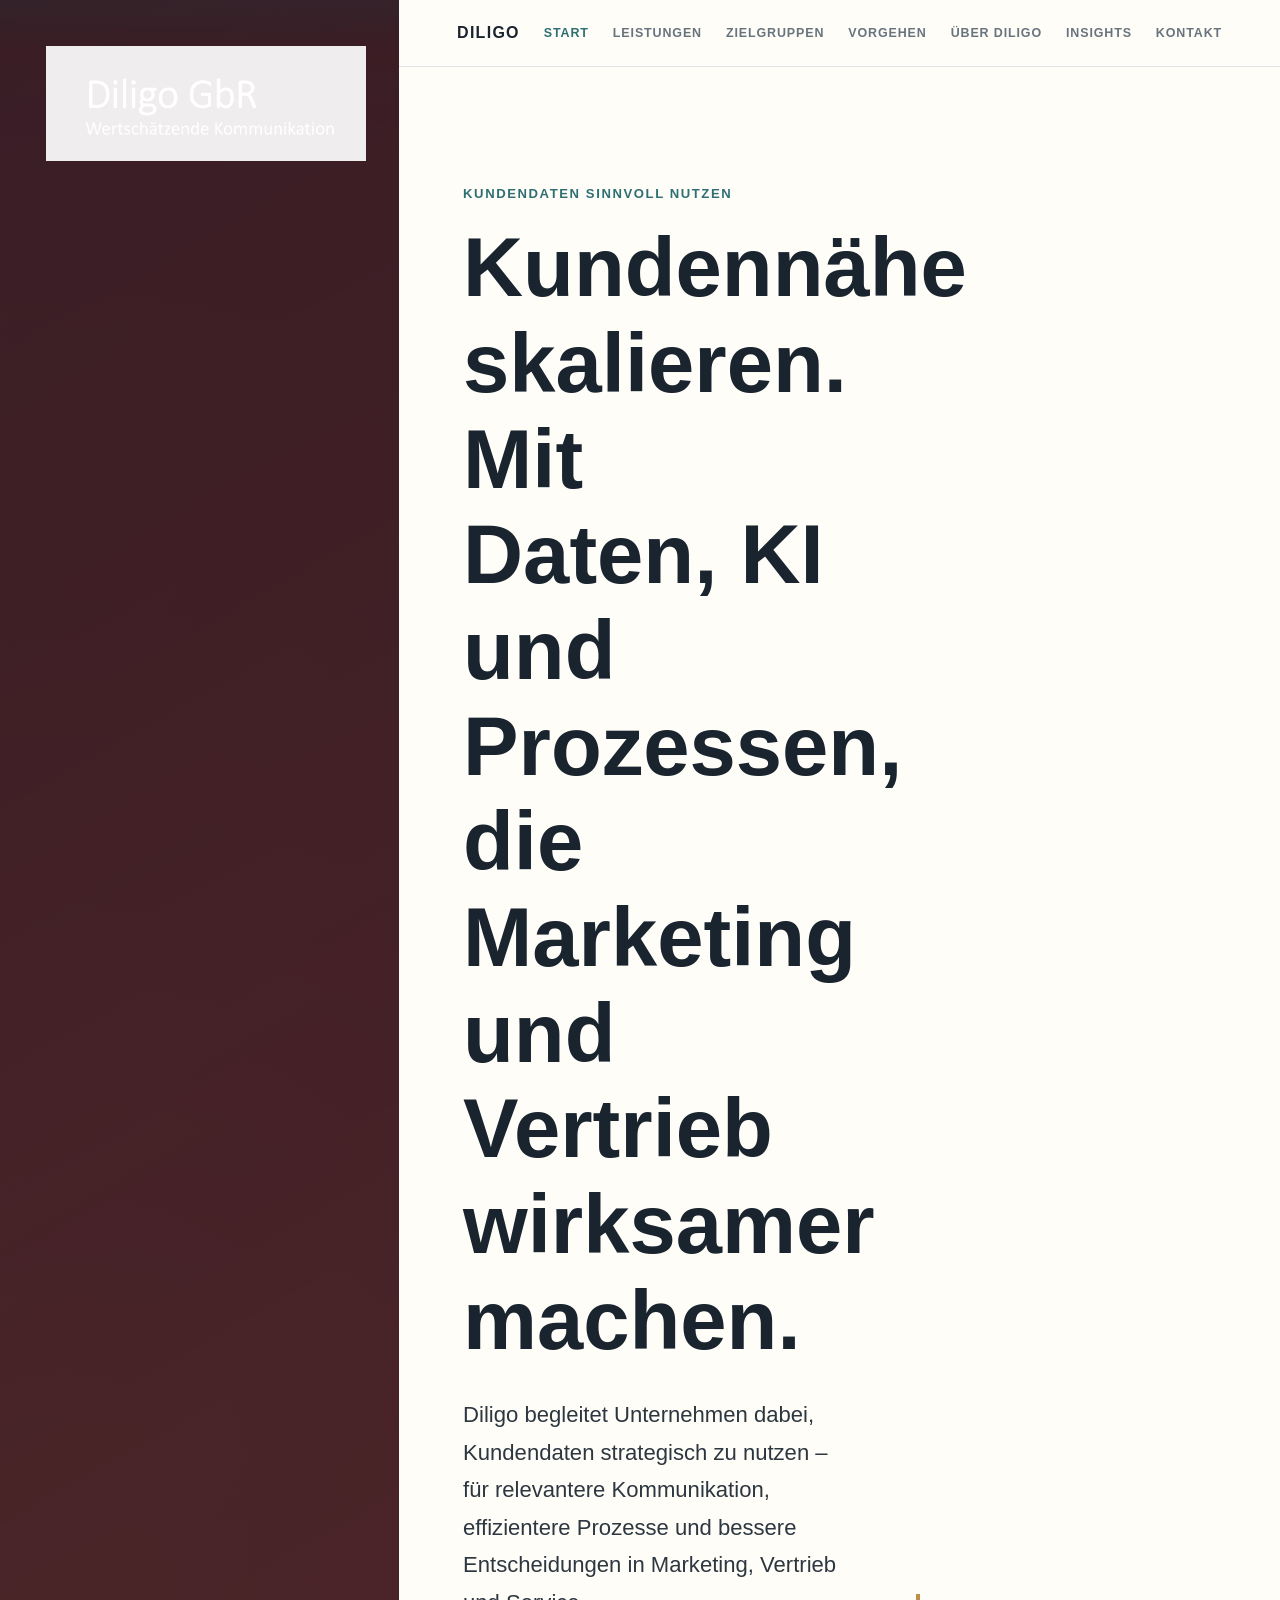
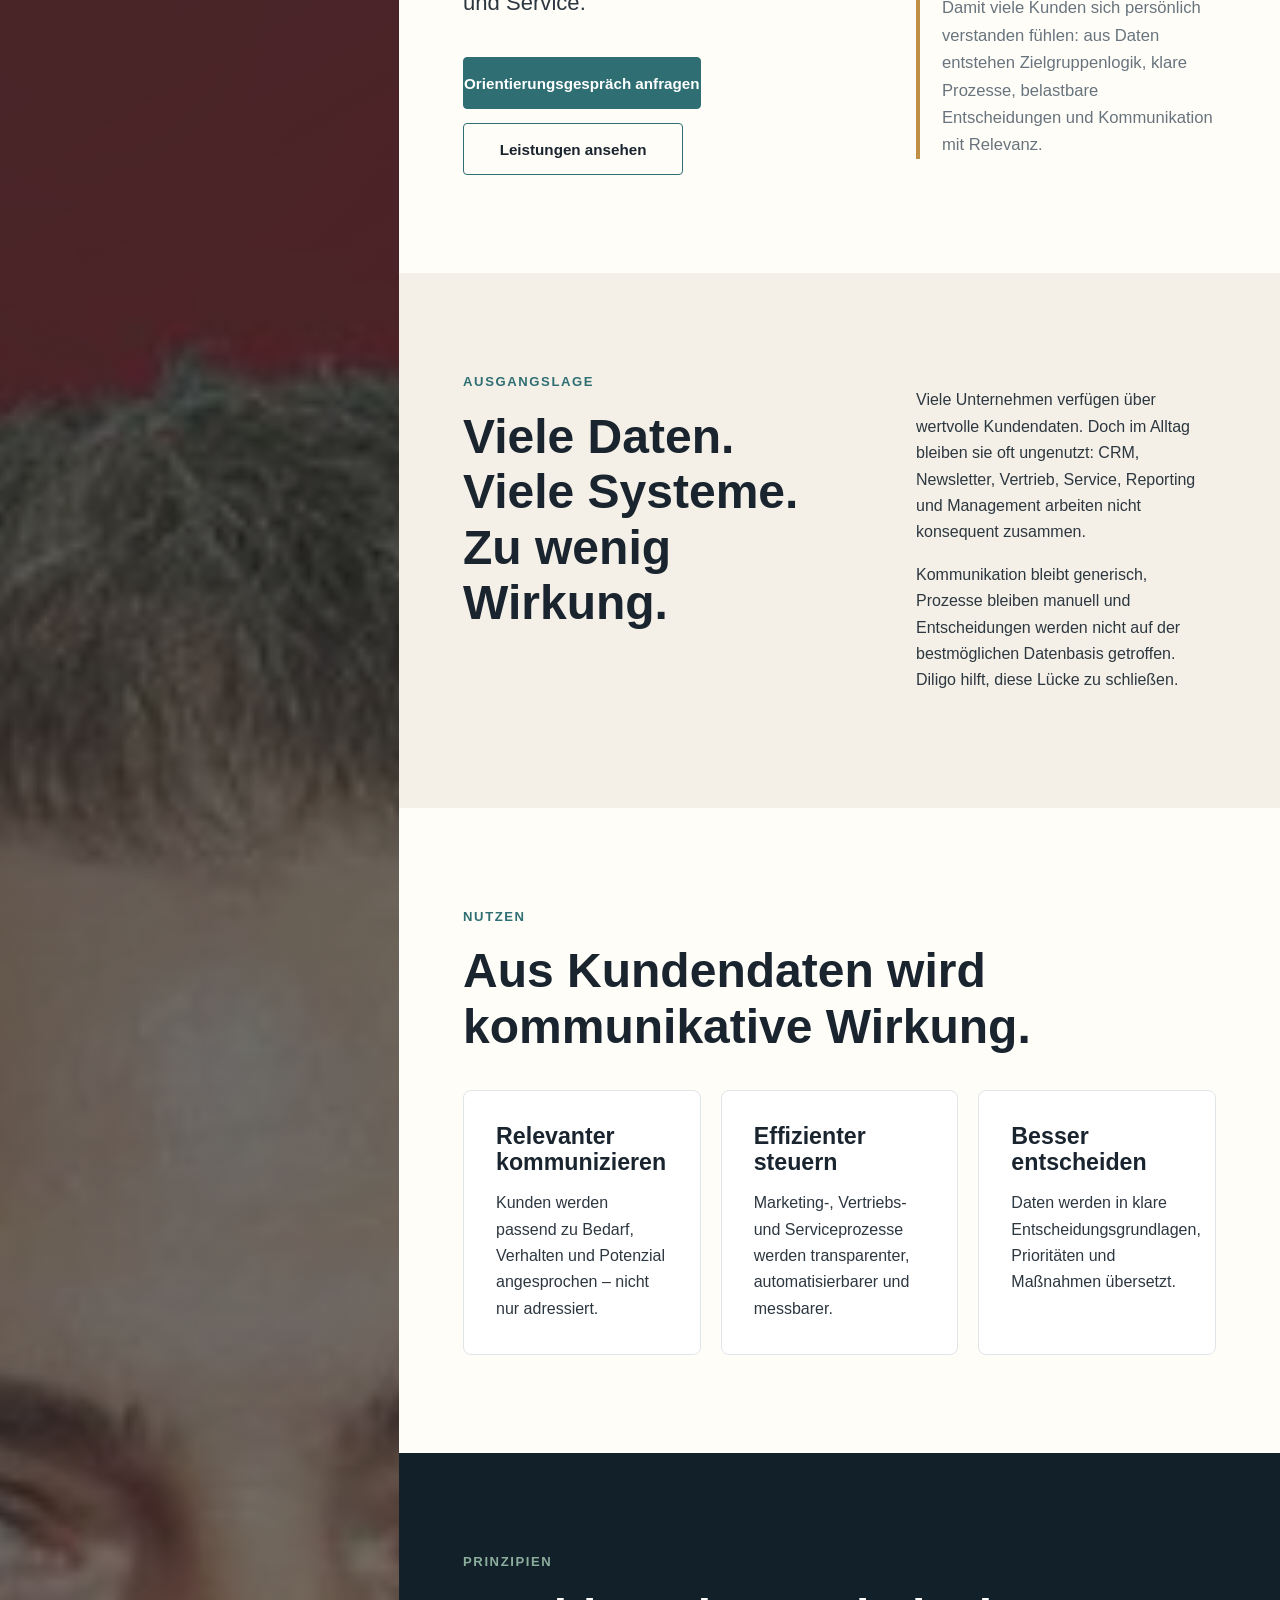
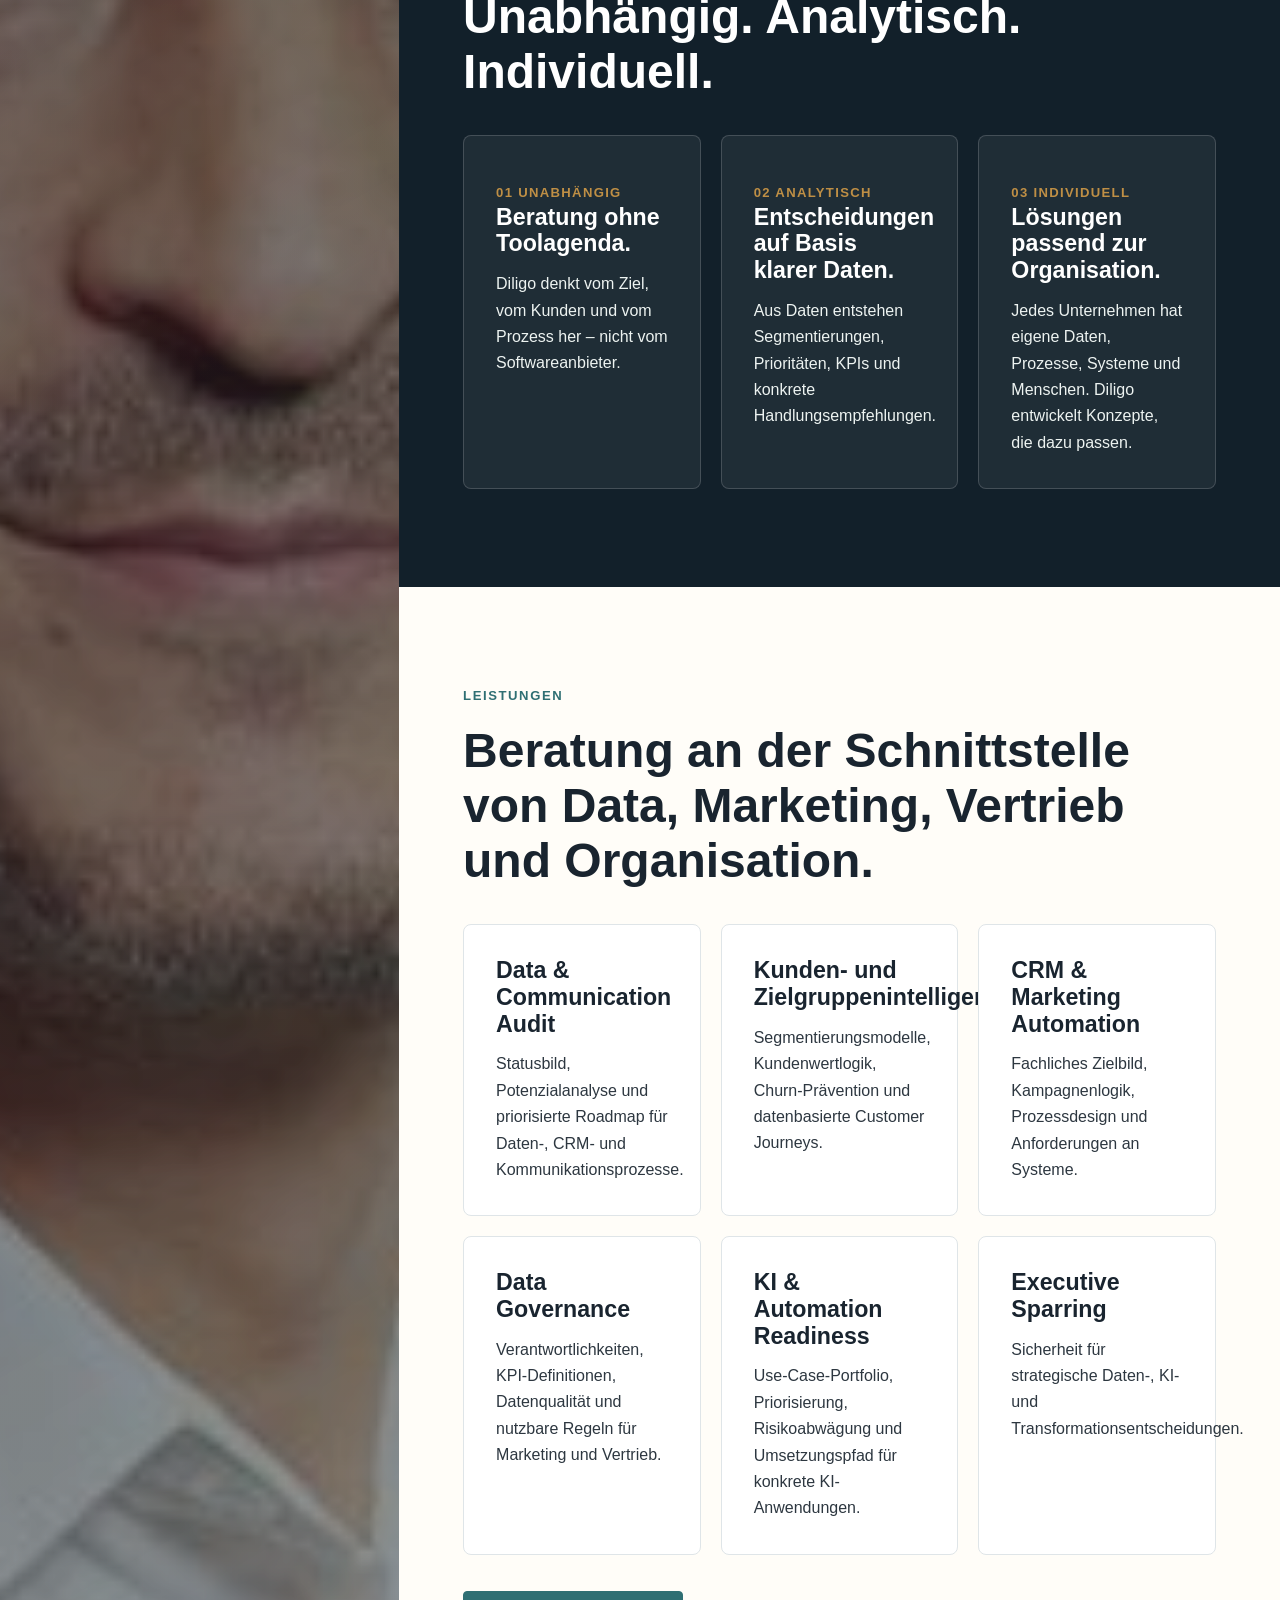
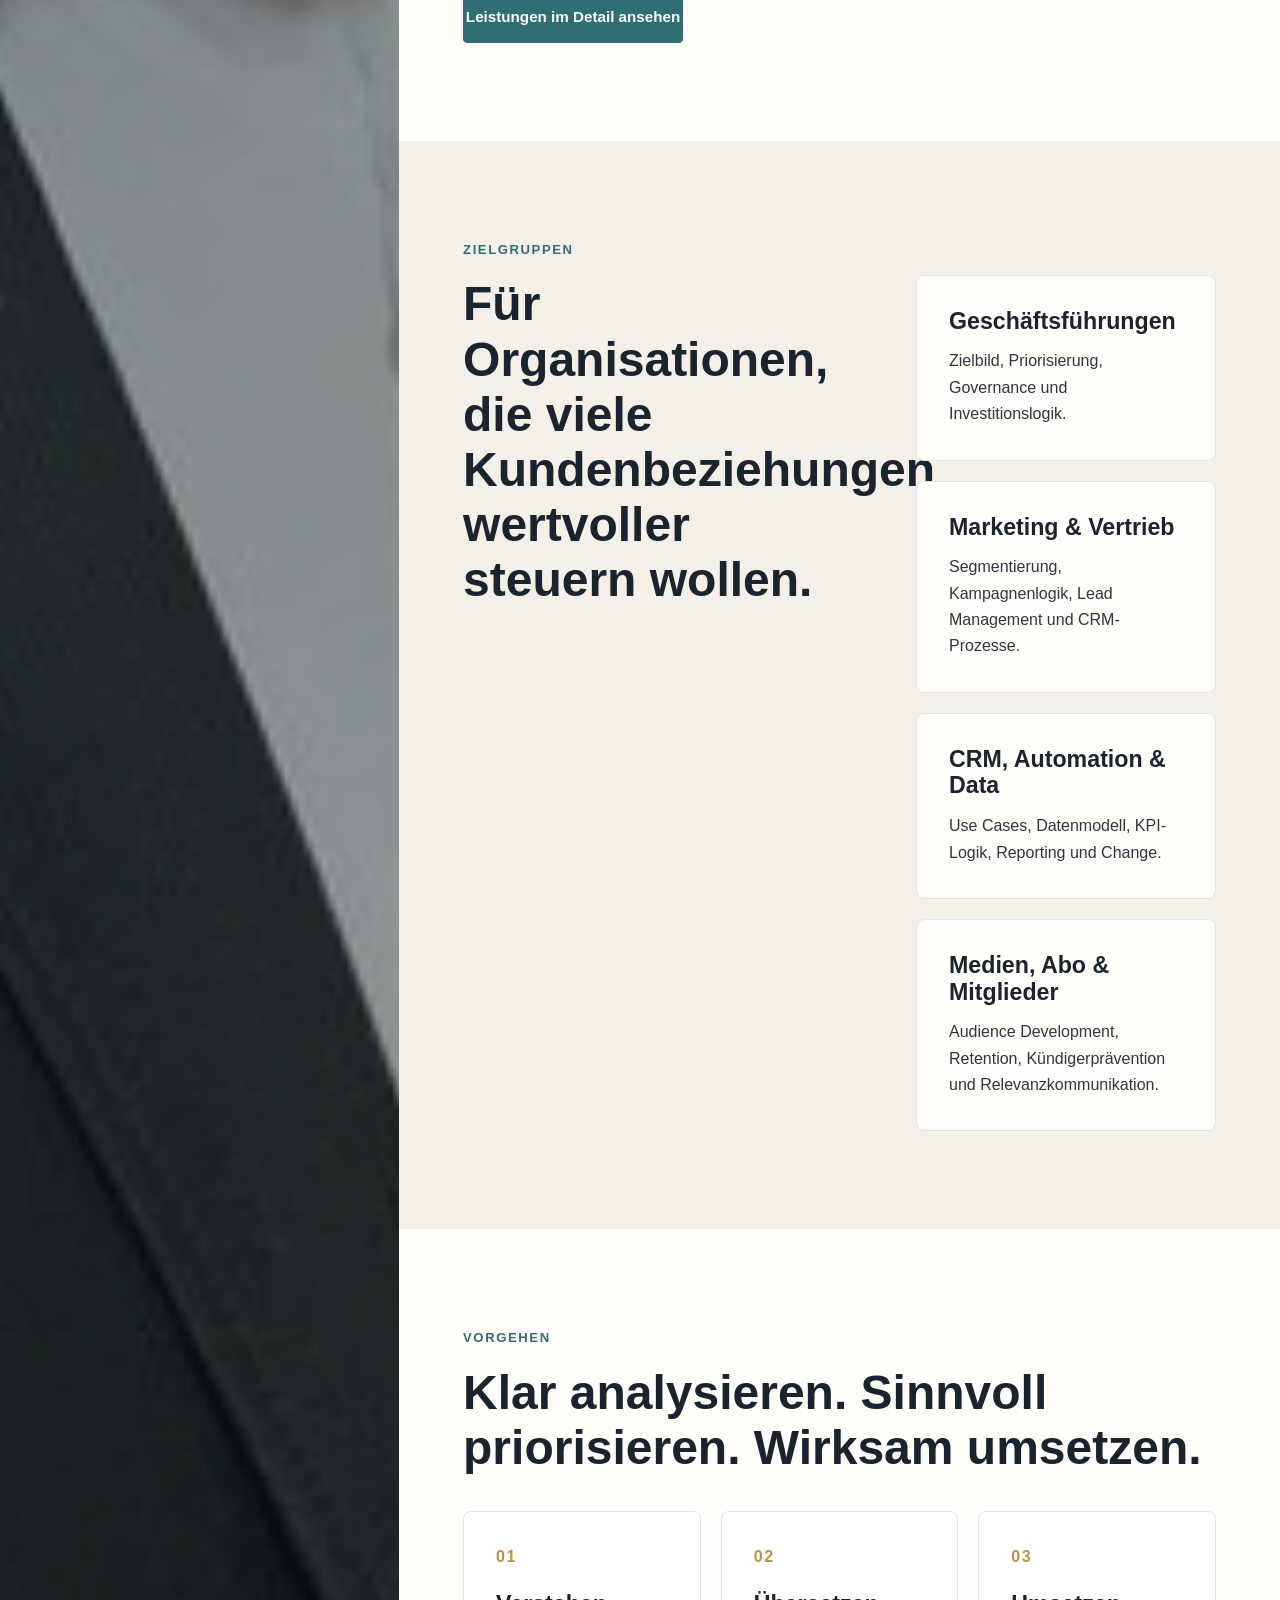
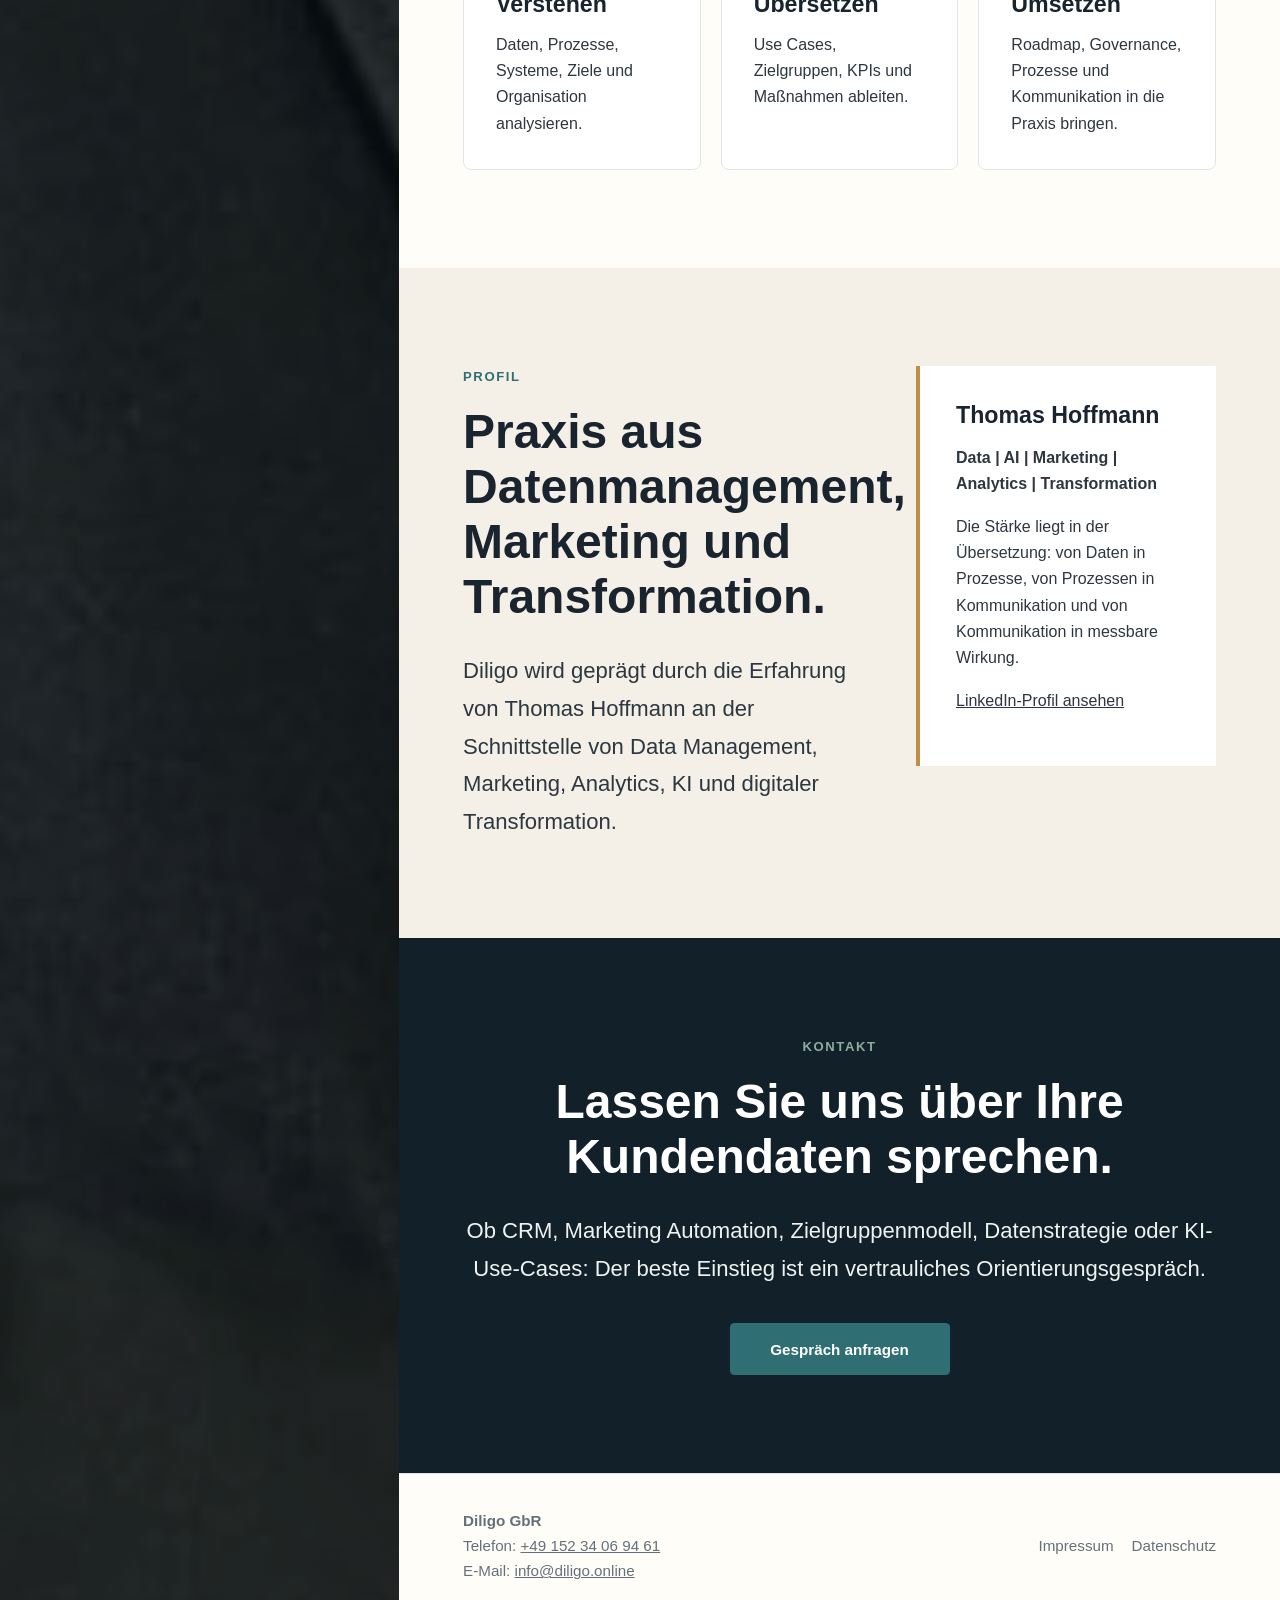
==== commit 1b68b005: "Clarify Diligo hero positioning" ====
--- a/index.html
+++ b/index.html
@@ -73,7 +73,7 @@
           <section class="section hero">
             <div class="wrap hero-grid">
               <div>
-                <p class="eyebrow">Boutique-Beratung für datenintelligente Kundenkommunikation</p>
+                <p class="eyebrow">Kundendaten sinnvoll nutzen</p>
                 <h1>Kundennähe skalieren. Mit Daten, KI und Prozessen, die Marketing und Vertrieb wirksamer machen.</h1>
                 <p class="lead">
                   Diligo begleitet Unternehmen dabei, Kundendaten strategisch zu nutzen – für relevantere Kommunikation,
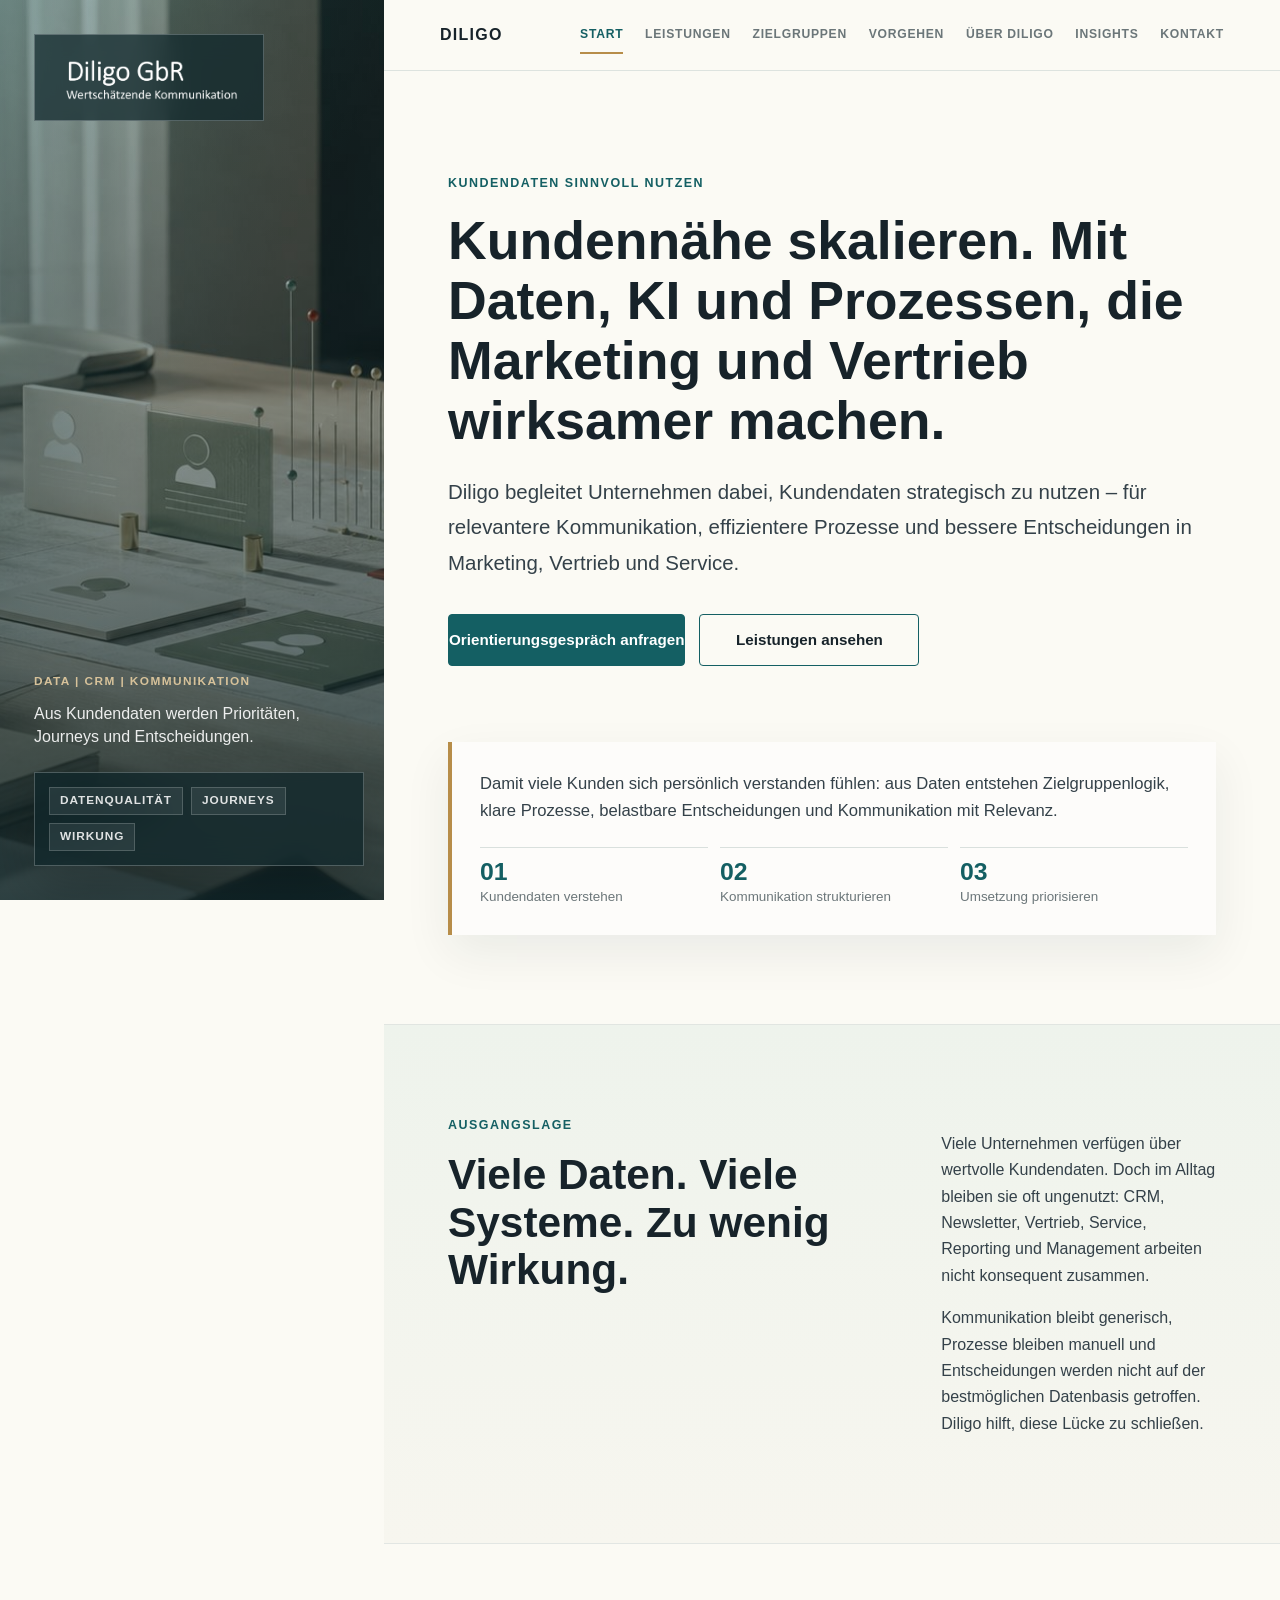
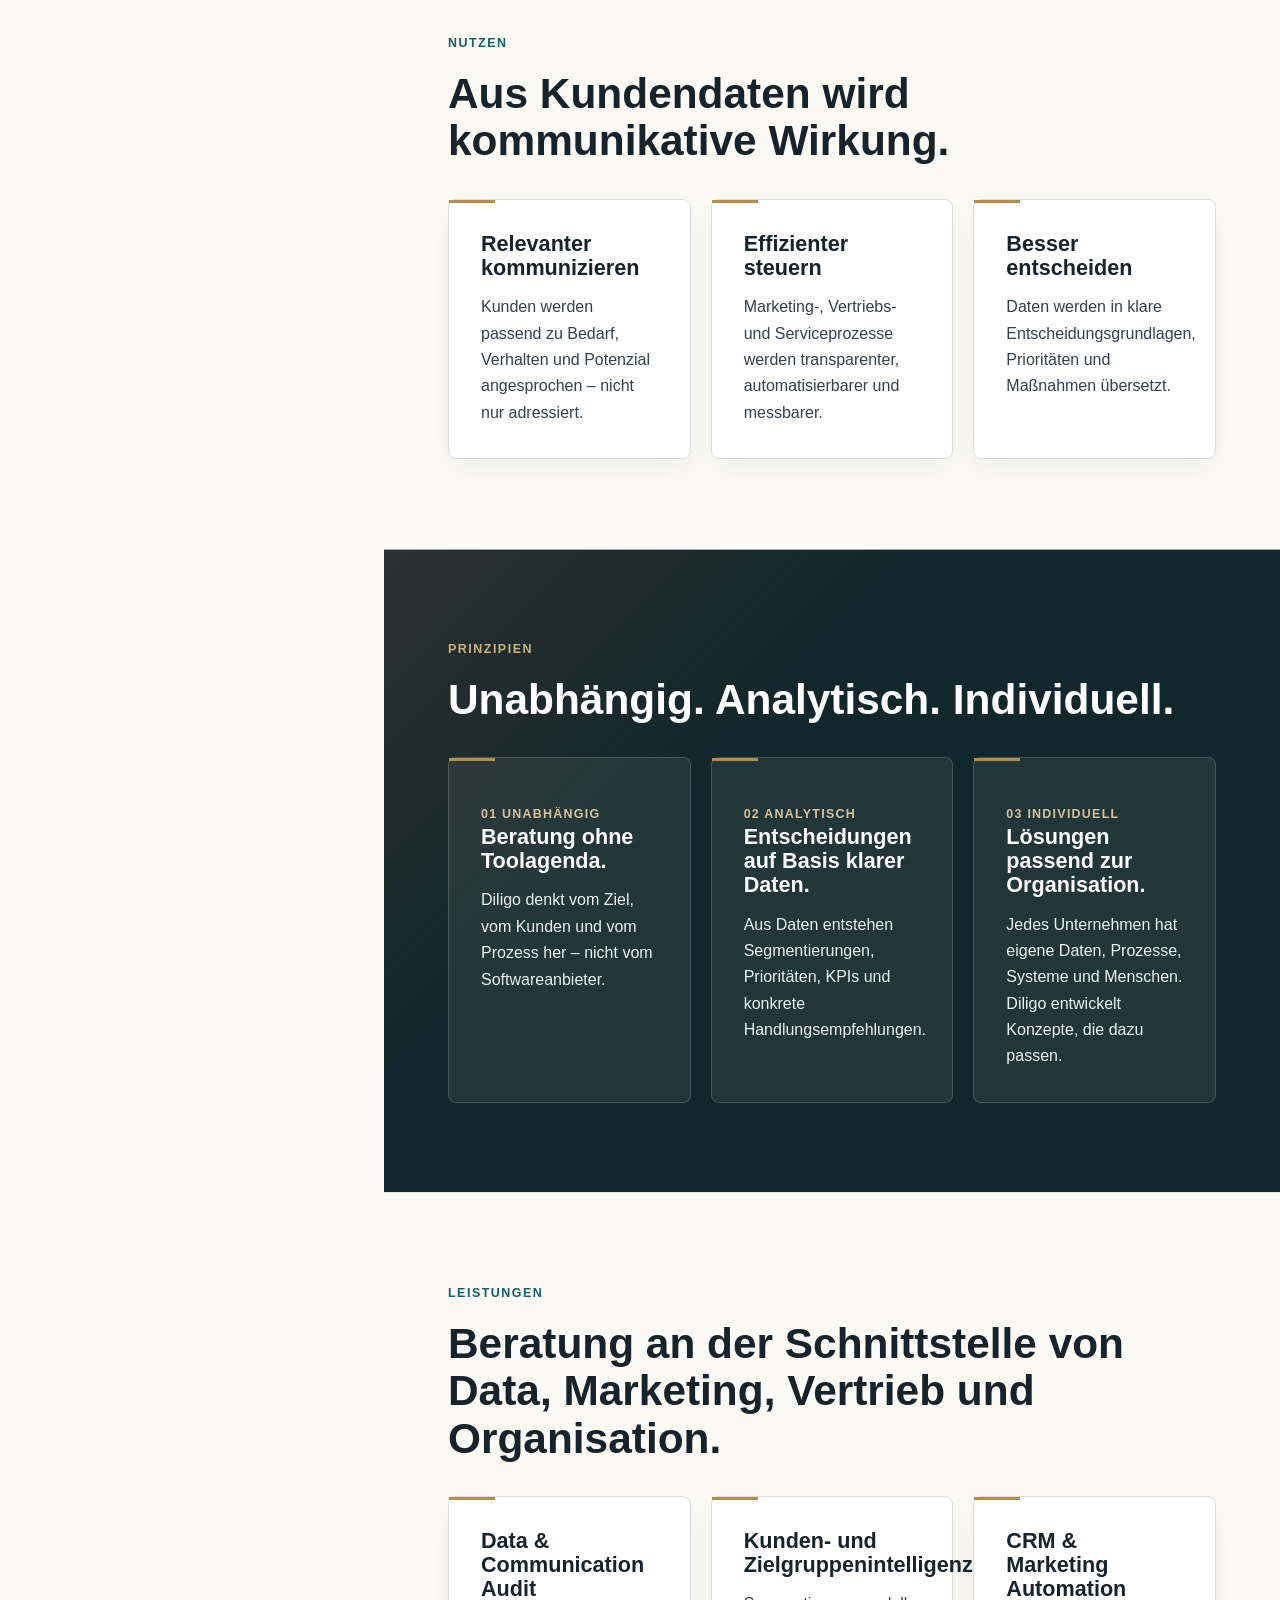
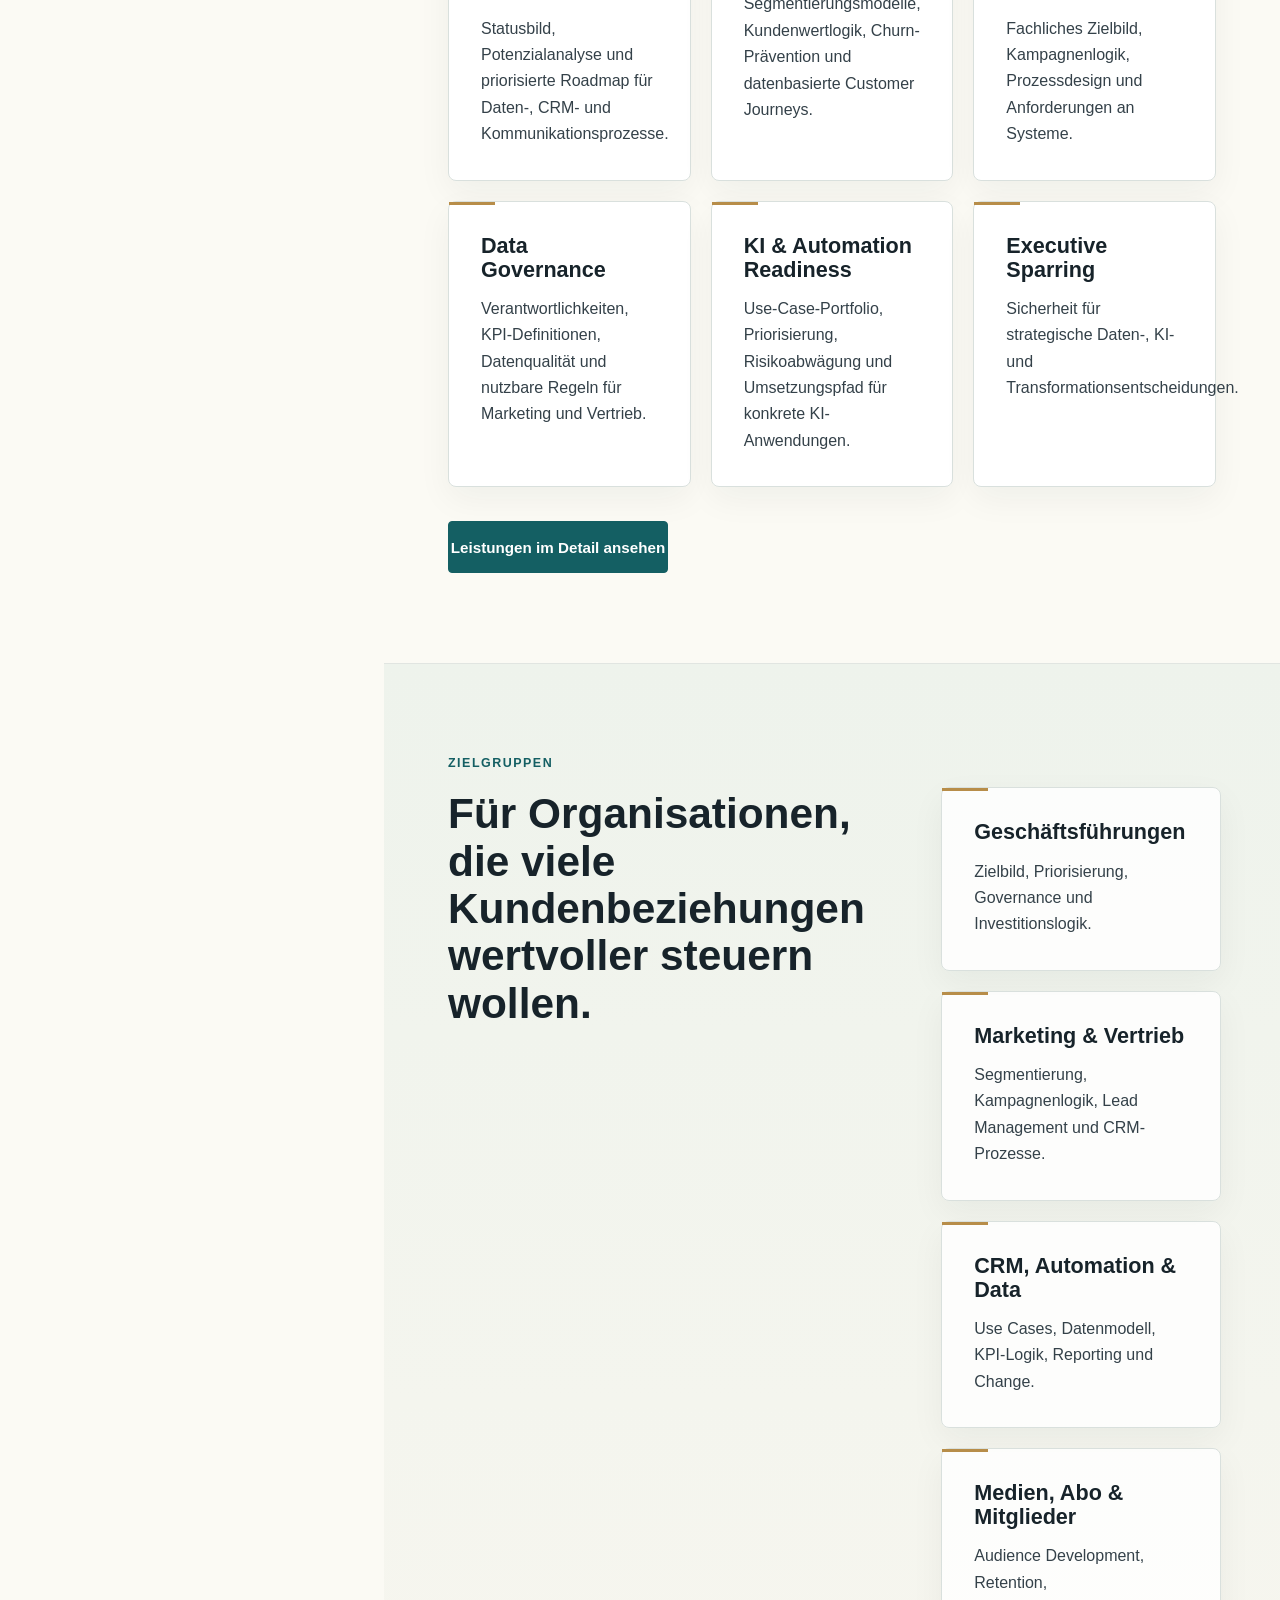
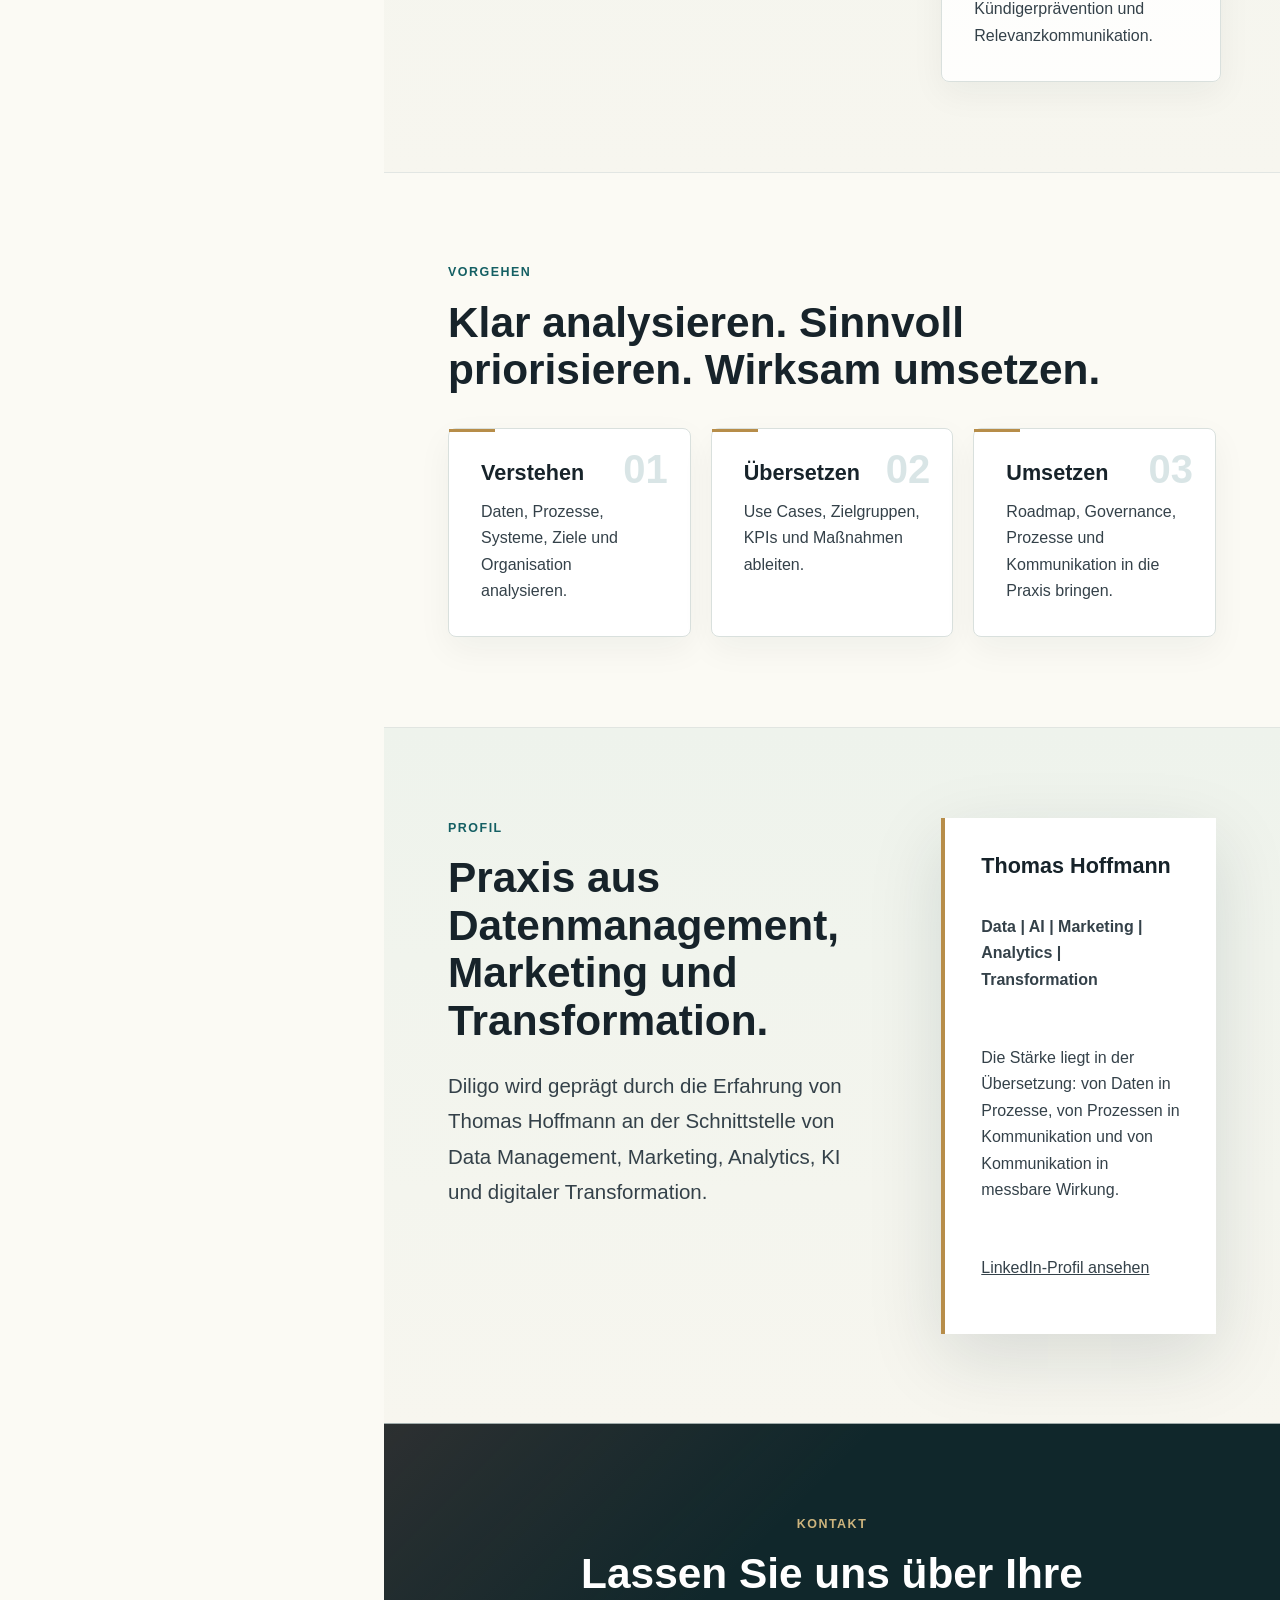
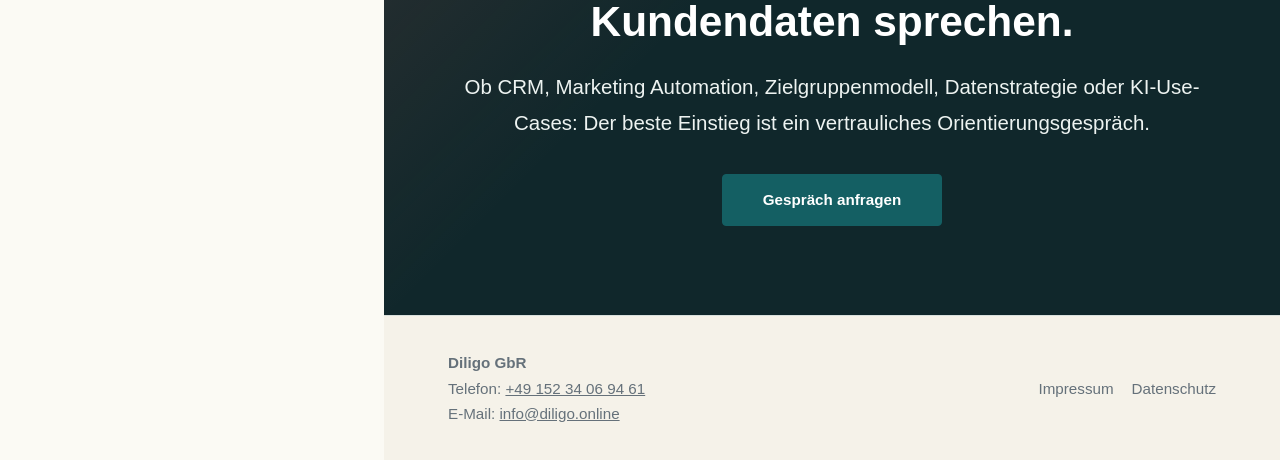
==== commit 3b16d412: "Refresh Diligo site design" ====
--- a/index.html
+++ b/index.html
@@ -13,7 +13,7 @@
     <meta property="og:title" content="Diligo GbR – Datenintelligente Kundenkommunikation" />
     <meta property="og:description" content="Kundennähe skalieren – mit Daten, KI und klaren Prozessen." />
     <meta property="og:url" content="https://diligo.online/" />
-    <meta property="og:image" content="https://diligo.online/assets/keyvisual.jpg" />
+    <meta property="og:image" content="https://diligo.online/assets/brand-keyvisual.jpg" />
     <script type="application/ld+json">
       {
         "@context": "https://schema.org",
@@ -45,11 +45,20 @@
     <a class="skip-link" href="#inhalt">Zum Inhalt springen</a>
     <div class="site-shell">
       <aside class="visual-panel" aria-label="Diligo Markenbild">
-        <img class="keyvisual" src="/assets/keyvisual.jpg" alt="" width="1600" height="1067" />
+        <img class="keyvisual" src="/assets/brand-keyvisual.jpg" alt="" width="1774" height="887" />
         <div class="brand-box">
           <a href="/" aria-label="Diligo Startseite">
             <img src="/assets/logo-diligo.png" alt="Diligo" width="1200" height="390" />
           </a>
+        </div>
+        <div class="visual-copy">
+          <p class="visual-kicker">Data | CRM | Kommunikation</p>
+          <p>Aus Kundendaten werden Prioritäten, Journeys und Entscheidungen.</p>
+        </div>
+        <div class="visual-signals" aria-label="Diligo Schwerpunkte">
+          <span>Datenqualität</span>
+          <span>Journeys</span>
+          <span>Wirkung</span>
         </div>
       </aside>
 
@@ -84,10 +93,17 @@
                   <a class="button secondary" href="/leistungen/">Leistungen ansehen</a>
                 </div>
               </div>
-              <p class="hero-note">
-                Damit viele Kunden sich persönlich verstanden fühlen: aus Daten entstehen Zielgruppenlogik,
-                klare Prozesse, belastbare Entscheidungen und Kommunikation mit Relevanz.
-              </p>
+              <div class="insight-panel">
+                <p class="hero-note">
+                  Damit viele Kunden sich persönlich verstanden fühlen: aus Daten entstehen Zielgruppenlogik,
+                  klare Prozesse, belastbare Entscheidungen und Kommunikation mit Relevanz.
+                </p>
+                <div class="metric-row" aria-label="Diligo Arbeitsfelder">
+                  <div class="metric"><strong>01</strong><span>Kundendaten verstehen</span></div>
+                  <div class="metric"><strong>02</strong><span>Kommunikation strukturieren</span></div>
+                  <div class="metric"><strong>03</strong><span>Umsetzung priorisieren</span></div>
+                </div>
+              </div>
             </div>
           </section>
 
--- a/assets/styles.css
+++ b/assets/styles.css
@@ -1,16 +1,21 @@
 :root {
-  --ink: #19242f;
-  --text: #2d3740;
-  --muted: #68747d;
-  --line: #dfe5e8;
-  --paper: #fffdf8;
-  --soft: #f4f0e7;
-  --deep: #12202a;
-  --petrol: #2f6f73;
-  --sage: #8cae9d;
-  --gold: #bf8f45;
+  --ink: #17232a;
+  --text: #344149;
+  --muted: #6b7679;
+  --line: #d9e0dd;
+  --paper: #fbfaf4;
+  --surface: #ffffff;
+  --soft: #eef3ec;
+  --soft-warm: #f4efe4;
+  --deep: #10272b;
+  --petrol: #145f63;
+  --petrol-2: #0d474c;
+  --sage: #9daf9e;
+  --brass: #b78d49;
+  --clay: #be5d4f;
   --white: #ffffff;
-  --focus: #2f6f73;
+  --shadow: 0 24px 70px rgba(16, 39, 43, 0.13);
+  --focus: #145f63;
   font-family: Arial, Helvetica, sans-serif;
 }
 
@@ -27,6 +32,7 @@
   background: var(--paper);
   color: var(--text);
   line-height: 1.65;
+  overflow-x: clip;
 }
 
 a {
@@ -59,17 +65,19 @@
 
 .visual-panel {
   position: relative;
-  min-height: 36vh;
+  display: grid;
+  min-height: 44vh;
   overflow: hidden;
   background: var(--deep);
+  color: var(--white);
 }
 
 .visual-panel::after {
   position: absolute;
   inset: 0;
   background:
-    linear-gradient(150deg, rgba(18, 32, 42, 0.68), rgba(18, 32, 42, 0.18)),
-    radial-gradient(circle at 20% 20%, rgba(191, 143, 69, 0.2), transparent 32%);
+    linear-gradient(180deg, rgba(16, 39, 43, 0.12), rgba(16, 39, 43, 0.82)),
+    linear-gradient(120deg, rgba(20, 95, 99, 0.38), transparent 48%);
   content: "";
 }
 
@@ -79,21 +87,77 @@
   width: 100%;
   height: 100%;
   object-fit: cover;
-  opacity: 0.84;
-}
-
-.brand-box {
+  object-position: 42% center;
+  opacity: 0.95;
+}
+
+.brand-box,
+.visual-copy,
+.visual-signals {
   position: relative;
   z-index: 1;
-  padding: 28px;
+}
+
+.brand-box {
+  align-self: start;
+  padding: 24px;
 }
 
 .brand-box img {
   display: block;
-  width: min(320px, 70vw);
+  width: min(230px, 58vw);
   height: auto;
-  background: rgba(255, 255, 255, 0.92);
+  border: 1px solid rgba(255, 255, 255, 0.24);
+  background: rgba(16, 39, 43, 0.72);
   padding: 10px 14px;
+  backdrop-filter: blur(12px);
+}
+
+.visual-copy {
+  align-self: end;
+  max-width: 360px;
+  padding: 0 24px 22px;
+}
+
+.visual-kicker {
+  margin: 0 0 10px;
+  color: #d7c29a;
+  font-size: 0.74rem;
+  font-weight: 800;
+  letter-spacing: 0.12em;
+  text-transform: uppercase;
+}
+
+.visual-copy p:last-child {
+  margin: 0;
+  color: rgba(255, 255, 255, 0.9);
+  font-size: 1rem;
+  line-height: 1.45;
+}
+
+.visual-signals {
+  display: flex;
+  flex-wrap: wrap;
+  gap: 8px;
+  width: min(330px, calc(100% - 48px));
+  margin: 0 24px 24px;
+  border: 1px solid rgba(255, 255, 255, 0.24);
+  background: rgba(16, 39, 43, 0.76);
+  padding: 14px;
+  box-shadow: 0 20px 50px rgba(0, 0, 0, 0.22);
+  backdrop-filter: blur(14px);
+}
+
+.visual-signals span {
+  border: 1px solid rgba(255, 255, 255, 0.18);
+  background: rgba(255, 255, 255, 0.08);
+  padding: 7px 10px;
+  color: rgba(255, 255, 255, 0.86);
+  font-size: 0.74rem;
+  font-weight: 800;
+  letter-spacing: 0.08em;
+  line-height: 1;
+  text-transform: uppercase;
 }
 
 .content-panel {
@@ -103,9 +167,13 @@
 }
 
 .topbar {
-  border-bottom: 1px solid var(--line);
-  background: rgba(255, 253, 248, 0.96);
-  padding: 20px clamp(20px, 5vw, 58px);
+  position: sticky;
+  top: 0;
+  z-index: 10;
+  border-bottom: 1px solid rgba(217, 224, 221, 0.86);
+  background: rgba(251, 250, 244, 0.94);
+  padding: 16px clamp(20px, 4.5vw, 56px);
+  backdrop-filter: blur(16px);
 }
 
 .topbar-inner {
@@ -126,21 +194,24 @@
 .nav {
   display: flex;
   align-items: center;
-  gap: clamp(14px, 2vw, 24px);
+  gap: clamp(12px, 1.7vw, 22px);
   color: var(--muted);
-  font-size: 0.78rem;
-  font-weight: 800;
-  letter-spacing: 0.07em;
+  font-size: 0.76rem;
+  font-weight: 800;
+  letter-spacing: 0.06em;
   text-transform: uppercase;
 }
 
 .nav a {
+  border-bottom: 2px solid transparent;
+  padding: 8px 0;
   text-decoration: none;
   white-space: nowrap;
 }
 
 .nav a:hover,
 .nav a[aria-current="page"] {
+  border-color: var(--brass);
   color: var(--petrol);
 }
 
@@ -149,15 +220,21 @@
 }
 
 .section {
-  padding: clamp(56px, 8vw, 98px) clamp(20px, 5vw, 64px);
+  padding: clamp(56px, 7vw, 96px) clamp(20px, 5vw, 64px);
+}
+
+.section + .section {
+  border-top: 1px solid rgba(217, 224, 221, 0.72);
 }
 
 .section.alt {
-  background: var(--soft);
+  background: linear-gradient(180deg, var(--soft), #f7f6ef);
 }
 
 .section.deep {
-  background: var(--deep);
+  background:
+    linear-gradient(135deg, rgba(190, 93, 79, 0.16), transparent 36%),
+    var(--deep);
   color: #edf3f1;
 }
 
@@ -178,14 +255,14 @@
 .eyebrow {
   margin: 0 0 16px;
   color: var(--petrol);
-  font-size: 0.82rem;
+  font-size: 0.78rem;
   font-weight: 800;
   letter-spacing: 0.12em;
   text-transform: uppercase;
 }
 
 .deep .eyebrow {
-  color: var(--sage);
+  color: #cdb47d;
 }
 
 h1,
@@ -193,7 +270,7 @@
 h3 {
   margin: 0;
   color: var(--ink);
-  line-height: 1.15;
+  line-height: 1.12;
 }
 
 .deep h1,
@@ -203,28 +280,29 @@
 }
 
 h1 {
-  font-size: clamp(2.45rem, 7vw, 5.2rem);
+  max-width: 940px;
+  font-size: clamp(2.1rem, 4.2vw, 3.35rem);
   font-weight: 800;
 }
 
 .page-title {
-  font-size: clamp(2.15rem, 5.3vw, 4rem);
+  font-size: clamp(1.95rem, 3.3vw, 2.65rem);
 }
 
 h2 {
-  font-size: clamp(1.75rem, 4vw, 3rem);
+  font-size: clamp(1.62rem, 3.4vw, 2.65rem);
   font-weight: 800;
 }
 
 h3 {
-  font-size: clamp(1.18rem, 2vw, 1.45rem);
+  font-size: clamp(1.12rem, 1.8vw, 1.35rem);
 }
 
 .lead {
-  margin: 28px 0 0;
+  margin: 24px 0 0;
   max-width: 760px;
-  font-size: clamp(1.1rem, 2.1vw, 1.38rem);
-  line-height: 1.7;
+  font-size: clamp(1.06rem, 1.7vw, 1.28rem);
+  line-height: 1.72;
 }
 
 .center .lead {
@@ -240,28 +318,111 @@
   color: #c5d0ce;
 }
 
-.hero {
-  padding-top: clamp(62px, 9vw, 120px);
-}
-
-.hero-grid {
-  display: grid;
-  align-items: end;
+.hero,
+.page-hero {
+  padding-top: clamp(62px, 8vw, 108px);
+}
+
+.hero-grid,
+.page-hero-grid {
+  display: grid;
+  align-items: center;
   gap: clamp(34px, 6vw, 76px);
 }
 
+.page-hero-grid {
+  gap: clamp(28px, 4vw, 48px);
+}
+
+.hero-note,
+.insight-panel {
+  border-left: 4px solid var(--brass);
+  background: rgba(255, 255, 255, 0.54);
+  padding: clamp(20px, 3vw, 28px);
+  color: var(--text);
+  box-shadow: 0 18px 45px rgba(16, 39, 43, 0.07);
+}
+
 .hero-note {
-  border-left: 4px solid var(--gold);
-  padding-left: 22px;
+  font-size: 1.04rem;
+}
+
+.insight-panel .lead,
+.insight-panel .hero-note {
+  border: 0;
+  margin: 0;
+  background: transparent;
+  padding: 0;
+  box-shadow: none;
+}
+
+.metric-row {
+  display: grid;
+  grid-template-columns: repeat(3, 1fr);
+  gap: 12px;
+  margin-top: 22px;
+}
+
+.metric {
+  border-top: 1px solid var(--line);
+  padding-top: 12px;
+}
+
+.metric strong {
+  display: block;
+  color: var(--petrol);
+  font-size: 1.55rem;
+  line-height: 1;
+}
+
+.metric span {
+  display: block;
+  margin-top: 4px;
   color: var(--muted);
-  font-size: 1.04rem;
+  font-size: 0.84rem;
+  line-height: 1.35;
+}
+
+.page-visual {
+  position: relative;
+  overflow: hidden;
+  min-height: 300px;
+  margin: 0;
+  background: var(--deep);
+  box-shadow: var(--shadow);
+}
+
+.page-visual::after {
+  position: absolute;
+  inset: 0;
+  background: linear-gradient(180deg, transparent 45%, rgba(16, 39, 43, 0.5));
+  content: "";
+}
+
+.page-visual img {
+  display: block;
+  width: 100%;
+  height: 100%;
+  min-height: 300px;
+  object-fit: cover;
+}
+
+.page-visual figcaption {
+  position: absolute;
+  left: 18px;
+  right: 18px;
+  bottom: 18px;
+  z-index: 1;
+  color: rgba(255, 255, 255, 0.9);
+  font-size: 0.9rem;
+  line-height: 1.45;
 }
 
 .actions {
   display: flex;
   flex-wrap: wrap;
   gap: 14px;
-  margin-top: 36px;
+  margin-top: 34px;
 }
 
 .center .actions {
@@ -305,7 +466,7 @@
 .grid {
   display: grid;
   gap: 20px;
-  margin-top: 36px;
+  margin-top: 34px;
 }
 
 .grid.two {
@@ -317,19 +478,32 @@
 }
 
 .card {
+  position: relative;
   border: 1px solid var(--line);
   border-radius: 8px;
-  background: var(--white);
+  background: var(--surface);
   padding: clamp(22px, 3vw, 32px);
+  box-shadow: 0 12px 34px rgba(16, 39, 43, 0.05);
+}
+
+.card::before {
+  position: absolute;
+  top: 0;
+  left: 0;
+  width: 46px;
+  height: 3px;
+  background: var(--brass);
+  content: "";
 }
 
 .alt .card {
-  background: var(--paper);
+  background: rgba(255, 255, 255, 0.82);
 }
 
 .deep .card {
   border-color: rgba(255, 255, 255, 0.16);
-  background: rgba(255, 255, 255, 0.06);
+  background: rgba(255, 255, 255, 0.07);
+  box-shadow: none;
 }
 
 .card p {
@@ -338,11 +512,15 @@
 
 .card-label {
   margin: 0 0 14px;
-  color: var(--gold);
-  font-size: 0.82rem;
+  color: var(--petrol);
+  font-size: 0.78rem;
   font-weight: 800;
   letter-spacing: 0.1em;
   text-transform: uppercase;
+}
+
+.deep .card-label {
+  color: #d7c29a;
 }
 
 .service-list,
@@ -364,10 +542,10 @@
 
 .statement {
   border-top: 1px solid var(--line);
-  margin-top: 34px;
-  padding-top: 26px;
+  margin-top: 28px;
+  padding-top: 22px;
   color: var(--ink);
-  font-size: clamp(1.25rem, 2.2vw, 1.6rem);
+  font-size: clamp(1.12rem, 1.8vw, 1.36rem);
   font-weight: 800;
   line-height: 1.35;
 }
@@ -385,25 +563,34 @@
   position: relative;
 }
 
-.process .card::before {
+.process .card::after {
   counter-increment: step;
   content: counter(step, decimal-leading-zero);
-  display: block;
-  margin-bottom: 20px;
-  color: var(--gold);
-  font-weight: 800;
-  letter-spacing: 0.1em;
+  position: absolute;
+  right: 22px;
+  top: 20px;
+  color: rgba(20, 95, 99, 0.16);
+  font-size: 2.5rem;
+  font-weight: 800;
+  line-height: 1;
 }
 
 .profile-box {
-  border-left: 4px solid var(--gold);
-  background: var(--white);
+  display: grid;
+  gap: 20px;
+  border-left: 4px solid var(--brass);
+  background: var(--surface);
   padding: clamp(24px, 4vw, 36px);
+  box-shadow: var(--shadow);
 }
 
 .legal-copy,
 .rich-text {
   text-align: left;
+}
+
+.main-content > .legal-copy {
+  padding: clamp(56px, 7vw, 96px) clamp(20px, 5vw, 64px);
 }
 
 .legal-copy h2,
@@ -455,7 +642,11 @@
 .form {
   display: grid;
   gap: 18px;
+  border: 1px solid var(--line);
+  background: var(--surface);
+  padding: clamp(22px, 3vw, 32px);
   text-align: left;
+  box-shadow: 0 16px 42px rgba(16, 39, 43, 0.07);
 }
 
 .field {
@@ -471,7 +662,7 @@
 .field textarea,
 .field select {
   width: 100%;
-  border: 1px solid #cad3d7;
+  border: 1px solid #cbd5d2;
   border-radius: 4px;
   background: var(--white);
   padding: 13px 14px;
@@ -493,7 +684,7 @@
 
 .site-footer {
   border-top: 1px solid var(--line);
-  background: var(--paper);
+  background: #f5f2e9;
   padding: 34px clamp(20px, 5vw, 64px);
   color: #65717a;
   font-size: 0.95rem;
@@ -516,23 +707,38 @@
 @media (min-width: 980px) {
   .site-shell {
     display: grid;
-    grid-template-columns: minmax(300px, 32vw) 1fr;
+    grid-template-columns: minmax(300px, 30vw) 1fr;
   }
 
   .visual-panel {
+    align-self: start;
+    height: 100vh;
     min-height: 100vh;
     position: sticky;
     top: 0;
+    grid-template-rows: auto 1fr auto auto;
   }
 
   .brand-box {
-    padding: 46px;
-  }
-
-  .hero-grid,
+    padding: 34px;
+  }
+
+  .visual-copy {
+    padding: 0 34px 24px;
+  }
+
+  .visual-signals {
+    margin: 0 34px 34px;
+  }
+
+  .hero-grid {
+    grid-template-columns: minmax(0, 1fr);
+  }
+
+  .page-hero-grid,
   .split,
   .contact-grid {
-    grid-template-columns: minmax(0, 1fr) minmax(300px, 0.72fr);
+    grid-template-columns: minmax(0, 1fr) minmax(260px, 0.64fr);
   }
 }
 
@@ -546,6 +752,11 @@
     width: 100%;
     overflow-x: auto;
     padding-bottom: 4px;
+    scrollbar-width: none;
+  }
+
+  .nav::-webkit-scrollbar {
+    display: none;
   }
 
   .actions {
@@ -556,4 +767,9 @@
   .button {
     width: 100%;
   }
-}
+
+  .metric-row {
+    grid-template-columns: 1fr;
+  }
+
+}
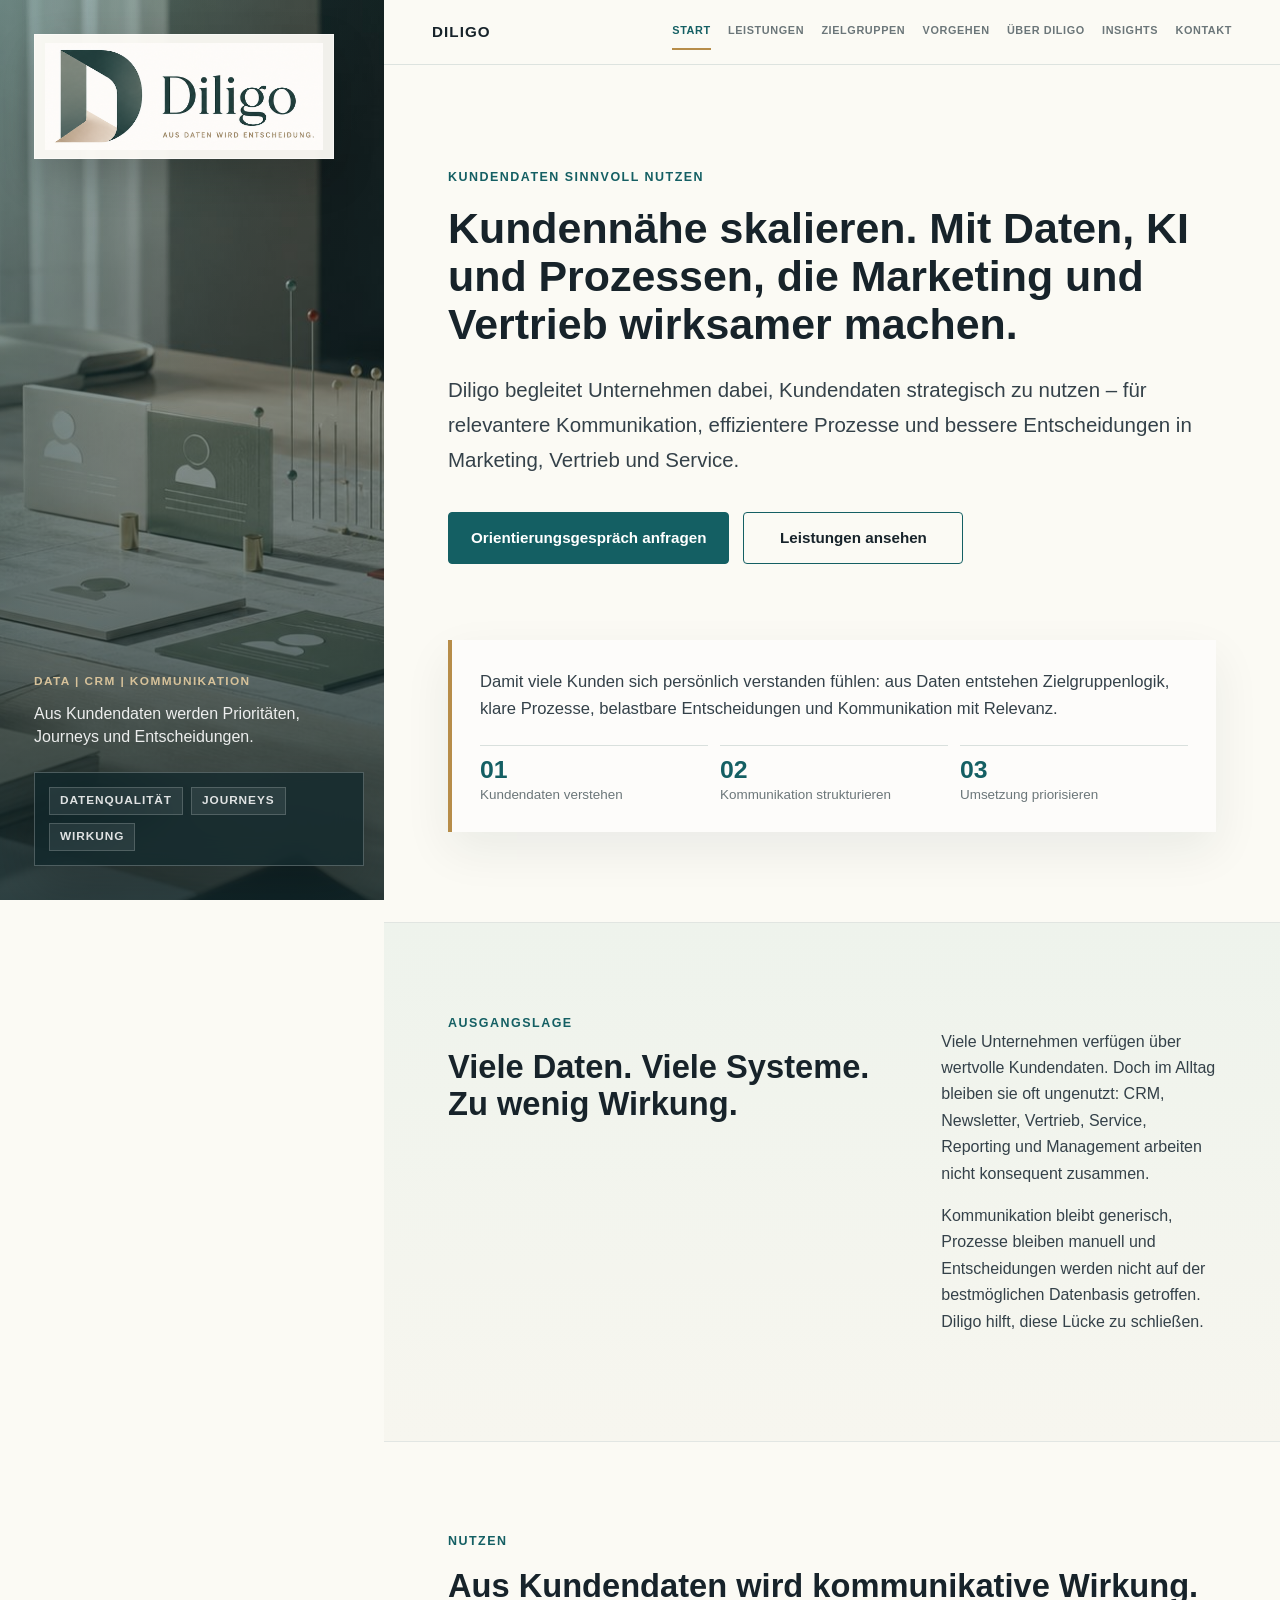
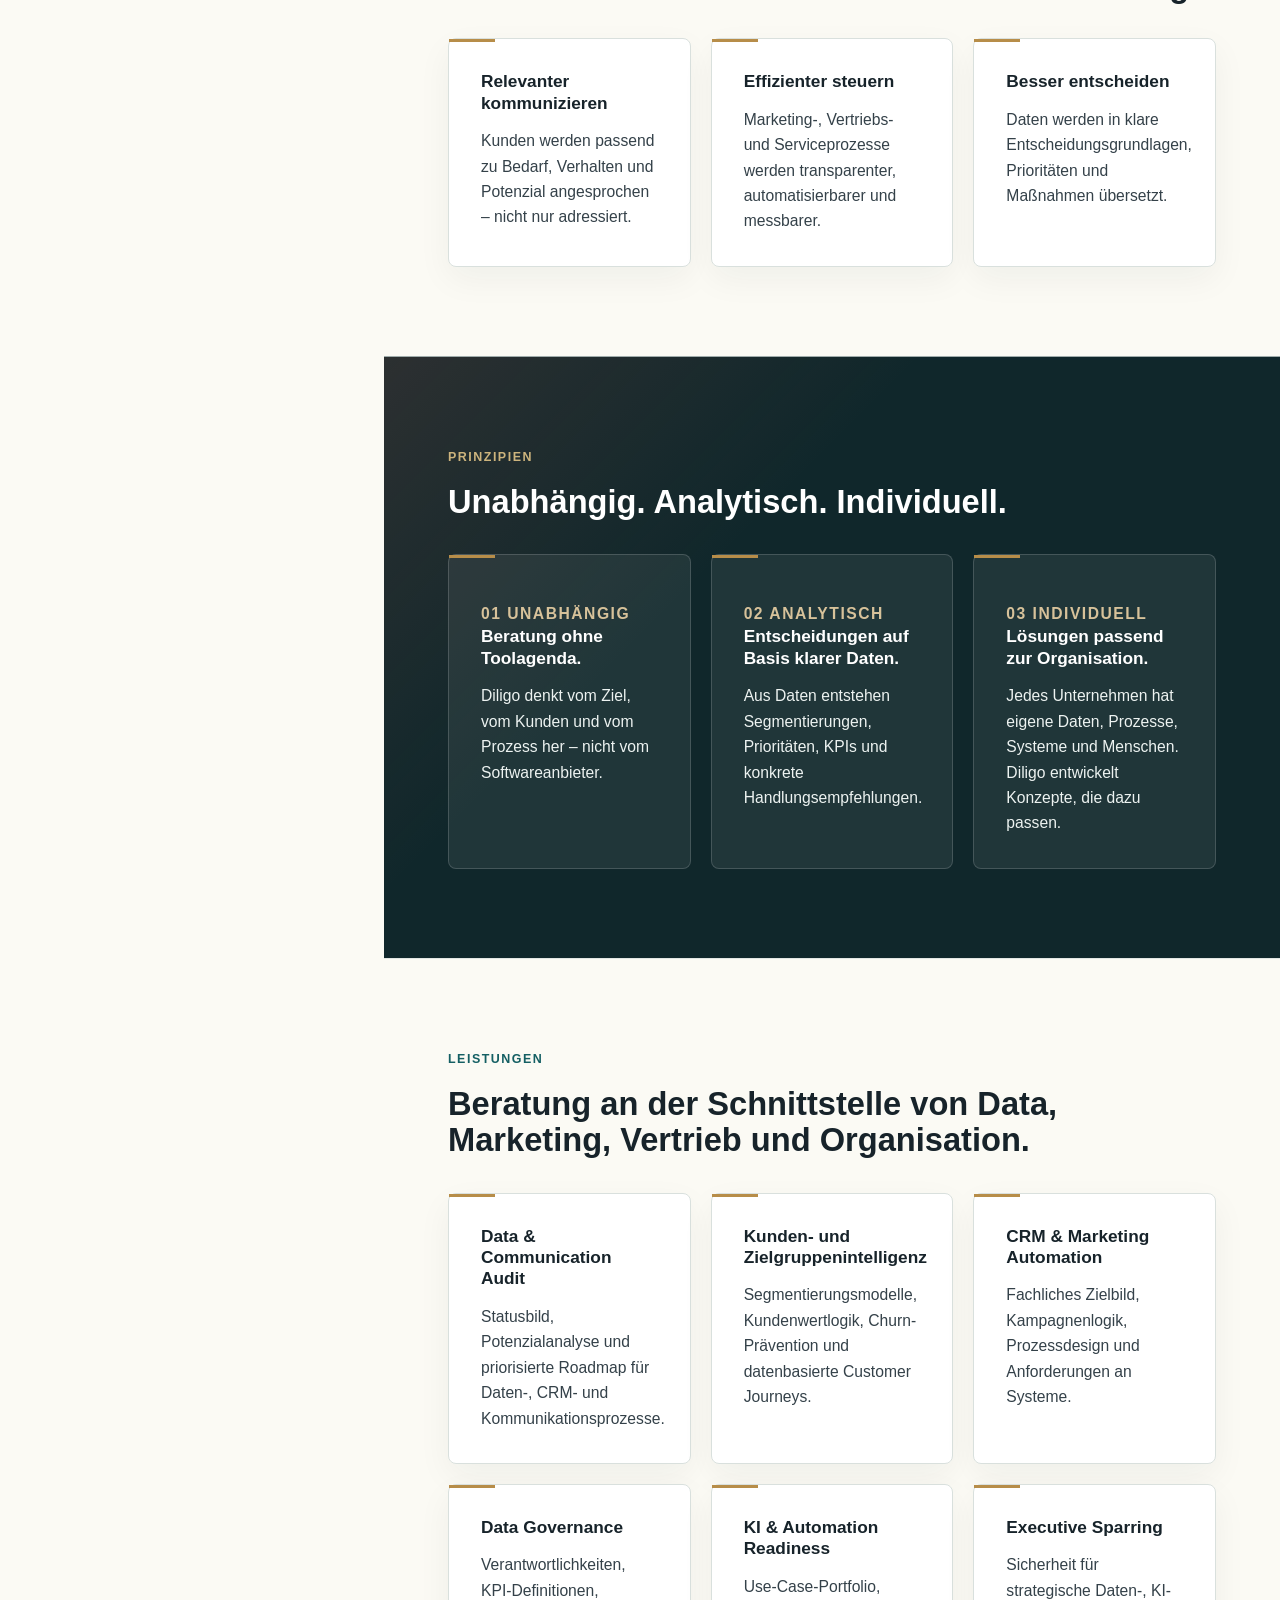
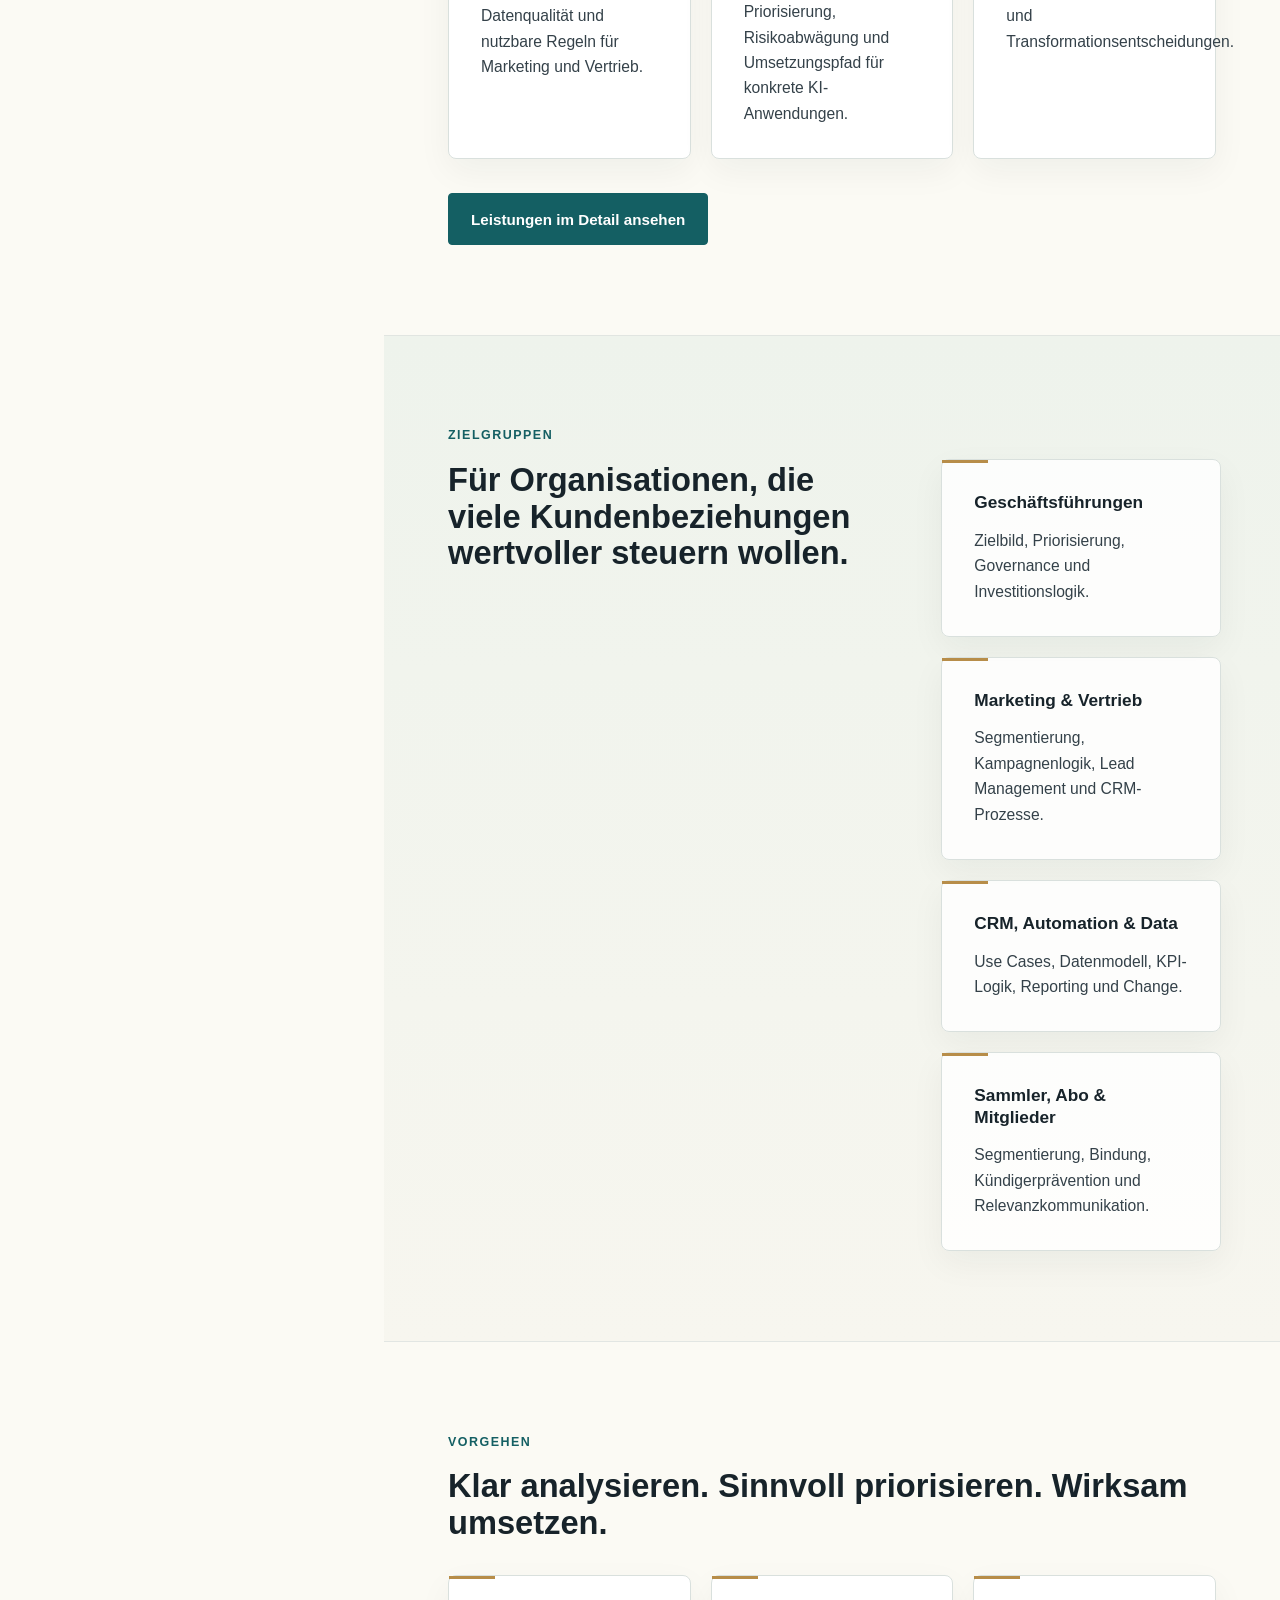
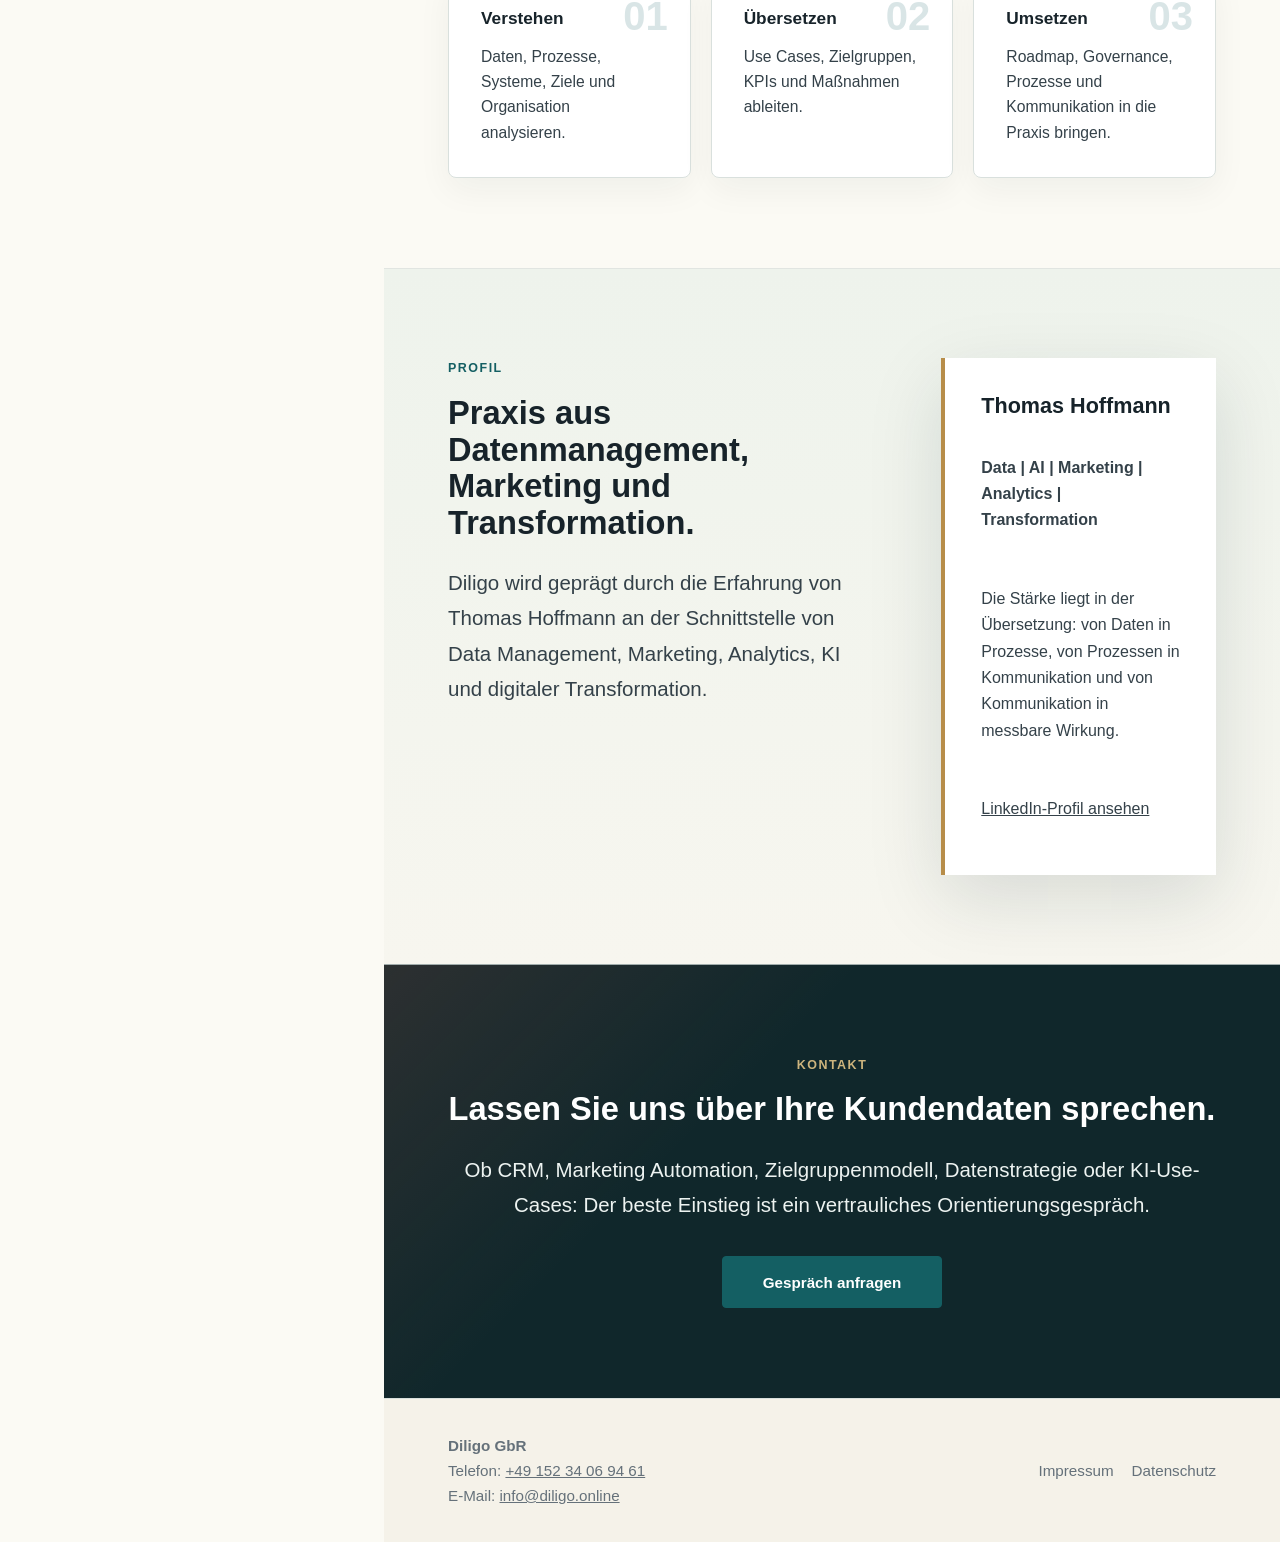
==== commit c24746a1: "Refocus audience copy on collectors and members" ====
--- a/index.html
+++ b/index.html
@@ -217,7 +217,7 @@
                 <article class="card"><h3>Geschäftsführungen</h3><p>Zielbild, Priorisierung, Governance und Investitionslogik.</p></article>
                 <article class="card"><h3>Marketing & Vertrieb</h3><p>Segmentierung, Kampagnenlogik, Lead Management und CRM-Prozesse.</p></article>
                 <article class="card"><h3>CRM, Automation & Data</h3><p>Use Cases, Datenmodell, KPI-Logik, Reporting und Change.</p></article>
-                <article class="card"><h3>Medien, Abo & Mitglieder</h3><p>Audience Development, Retention, Kündigerprävention und Relevanzkommunikation.</p></article>
+                <article class="card"><h3>Sammler, Abo & Mitglieder</h3><p>Segmentierung, Bindung, Kündigerprävention und Relevanzkommunikation.</p></article>
               </div>
             </div>
           </section>
--- a/assets/styles.css
+++ b/assets/styles.css
@@ -105,12 +105,12 @@
 
 .brand-box img {
   display: block;
-  width: min(230px, 58vw);
+  width: min(300px, 72vw);
   height: auto;
-  border: 1px solid rgba(255, 255, 255, 0.24);
-  background: rgba(16, 39, 43, 0.72);
-  padding: 10px 14px;
-  backdrop-filter: blur(12px);
+  border: 1px solid rgba(255, 255, 255, 0.46);
+  background: rgba(255, 253, 248, 0.94);
+  padding: 8px 10px;
+  box-shadow: 0 18px 42px rgba(0, 0, 0, 0.18);
 }
 
 .visual-copy {
@@ -172,7 +172,7 @@
   z-index: 10;
   border-bottom: 1px solid rgba(217, 224, 221, 0.86);
   background: rgba(251, 250, 244, 0.94);
-  padding: 16px clamp(20px, 4.5vw, 56px);
+  padding: 14px clamp(20px, 4vw, 48px);
   backdrop-filter: blur(16px);
 }
 
@@ -180,13 +180,14 @@
   display: flex;
   align-items: center;
   justify-content: space-between;
-  gap: 24px;
+  gap: 22px;
 }
 
 .brand-name {
   color: var(--ink);
-  font-weight: 800;
-  letter-spacing: 0.08em;
+  font-size: 0.95rem;
+  font-weight: 800;
+  letter-spacing: 0.07em;
   text-decoration: none;
   text-transform: uppercase;
 }
@@ -194,11 +195,11 @@
 .nav {
   display: flex;
   align-items: center;
-  gap: clamp(12px, 1.7vw, 22px);
+  gap: clamp(10px, 1.35vw, 18px);
   color: var(--muted);
-  font-size: 0.76rem;
-  font-weight: 800;
-  letter-spacing: 0.06em;
+  font-size: 0.68rem;
+  font-weight: 800;
+  letter-spacing: 0.055em;
   text-transform: uppercase;
 }
 
@@ -281,16 +282,16 @@
 
 h1 {
   max-width: 940px;
-  font-size: clamp(2.1rem, 4.2vw, 3.35rem);
+  font-size: clamp(1.95rem, 3.35vw, 2.85rem);
   font-weight: 800;
 }
 
 .page-title {
-  font-size: clamp(1.95rem, 3.3vw, 2.65rem);
+  font-size: clamp(1.8rem, 2.7vw, 2.25rem);
 }
 
 h2 {
-  font-size: clamp(1.62rem, 3.4vw, 2.65rem);
+  font-size: clamp(1.5rem, 2.55vw, 2.2rem);
   font-weight: 800;
 }
 
@@ -387,6 +388,7 @@
   position: relative;
   overflow: hidden;
   min-height: 300px;
+  aspect-ratio: 4 / 3;
   margin: 0;
   background: var(--deep);
   box-shadow: var(--shadow);
@@ -439,6 +441,7 @@
   border-radius: 4px;
   background: var(--petrol);
   color: var(--white);
+  padding: 0 22px;
   font-size: 0.95rem;
   font-weight: 800;
   text-decoration: none;
@@ -508,14 +511,26 @@
 
 .card p {
   margin: 14px 0 0;
+  font-size: 0.98rem;
+  line-height: 1.62;
+}
+
+.card h2 {
+  font-size: clamp(1.25rem, 1.5vw, 1.62rem);
+  line-height: 1.22;
+}
+
+.card h3 {
+  font-size: clamp(1.08rem, 1.2vw, 1.22rem);
+  line-height: 1.24;
 }
 
 .card-label {
   margin: 0 0 14px;
   color: var(--petrol);
-  font-size: 0.78rem;
-  font-weight: 800;
-  letter-spacing: 0.1em;
+  font-size: 0.72rem;
+  font-weight: 800;
+  letter-spacing: 0.095em;
   text-transform: uppercase;
 }
 
@@ -743,15 +758,69 @@
 }
 
 @media (max-width: 820px) {
+  body {
+    line-height: 1.58;
+  }
+
+  .visual-panel {
+    min-height: clamp(330px, 48vh, 420px);
+  }
+
+  .brand-box {
+    padding: 22px 20px 0;
+  }
+
+  .brand-box img {
+    width: min(270px, 72vw);
+    padding: 7px 9px;
+  }
+
+  .visual-copy {
+    max-width: 340px;
+    padding: 0 20px 18px;
+  }
+
+  .visual-kicker {
+    margin-bottom: 8px;
+    font-size: 0.7rem;
+  }
+
+  .visual-copy p:last-child {
+    font-size: 0.96rem;
+    line-height: 1.42;
+  }
+
+  .visual-signals {
+    width: min(340px, calc(100% - 40px));
+    margin: 0 20px 22px;
+    padding: 12px;
+  }
+
+  .visual-signals span {
+    padding: 7px 9px;
+    font-size: 0.68rem;
+  }
+
   .topbar-inner {
     align-items: flex-start;
     flex-direction: column;
+    gap: 14px;
+  }
+
+  .topbar {
+    padding: 15px 20px 12px;
+  }
+
+  .brand-name {
+    font-size: 0.96rem;
   }
 
   .nav {
     width: 100%;
+    gap: 16px;
     overflow-x: auto;
-    padding-bottom: 4px;
+    padding-bottom: 2px;
+    font-size: 0.7rem;
     scrollbar-width: none;
   }
 
@@ -762,14 +831,177 @@
   .actions {
     align-items: stretch;
     flex-direction: column;
+    gap: 10px;
+    margin-top: 26px;
   }
 
   .button {
+    min-height: 48px;
+    min-width: 0;
     width: 100%;
+    padding: 0 16px;
+    font-size: 0.9rem;
   }
 
   .metric-row {
     grid-template-columns: 1fr;
-  }
-
-}
+    gap: 10px;
+  }
+
+  .section {
+    padding: 48px 20px;
+  }
+
+  .hero,
+  .page-hero {
+    padding-top: 54px;
+  }
+
+  h1 {
+    font-size: clamp(1.95rem, 8vw, 2.25rem);
+    line-height: 1.08;
+  }
+
+  .page-title {
+    font-size: clamp(1.82rem, 7.2vw, 2.12rem);
+    line-height: 1.1;
+  }
+
+  h2 {
+    font-size: clamp(1.48rem, 6vw, 1.82rem);
+    line-height: 1.16;
+  }
+
+  h3 {
+    font-size: 1.08rem;
+    line-height: 1.22;
+  }
+
+  .lead {
+    margin-top: 20px;
+    font-size: 1.02rem;
+    line-height: 1.62;
+  }
+
+  .eyebrow {
+    margin-bottom: 12px;
+    font-size: 0.72rem;
+    line-height: 1.25;
+  }
+
+  .hero-grid,
+  .page-hero-grid,
+  .split,
+  .contact-grid {
+    gap: 28px;
+  }
+
+  .insight-panel,
+  .hero-note {
+    padding: 18px;
+  }
+
+  .page-visual {
+    min-height: 220px;
+    aspect-ratio: 16 / 10;
+  }
+
+  .page-visual img {
+    min-height: 220px;
+  }
+
+  .page-visual figcaption {
+    left: 14px;
+    right: 14px;
+    bottom: 14px;
+    font-size: 0.82rem;
+  }
+
+  .grid {
+    gap: 14px;
+    margin-top: 28px;
+  }
+
+  .grid.two,
+  .grid.three {
+    grid-template-columns: 1fr;
+  }
+
+  .card,
+  .profile-box,
+  .form {
+    padding: 20px;
+  }
+
+  .statement {
+    margin-top: 22px;
+    padding-top: 18px;
+    font-size: 1.08rem;
+  }
+
+  .contact-grid {
+    margin-top: 34px;
+  }
+
+  .field input,
+  .field textarea,
+  .field select {
+    padding: 12px 13px;
+  }
+
+  .site-footer {
+    padding: 28px 20px;
+    font-size: 0.9rem;
+  }
+}
+
+@media (max-width: 460px) {
+  .visual-panel {
+    min-height: clamp(315px, 45vh, 380px);
+  }
+
+  .brand-box img {
+    width: min(250px, 72vw);
+  }
+
+  .section {
+    padding: 42px 18px;
+  }
+
+  .hero,
+  .page-hero {
+    padding-top: 46px;
+  }
+
+  h1 {
+    font-size: clamp(1.78rem, 7.6vw, 2.02rem);
+  }
+
+  .page-title {
+    font-size: clamp(1.66rem, 7vw, 1.95rem);
+  }
+
+  .lead {
+    font-size: 0.98rem;
+  }
+
+  .button {
+    min-height: 46px;
+  }
+
+  .page-visual {
+    min-height: 190px;
+  }
+
+  .page-visual img {
+    min-height: 190px;
+  }
+
+  .visual-copy {
+    padding-bottom: 16px;
+  }
+
+  .visual-signals {
+    margin-bottom: 18px;
+  }
+}
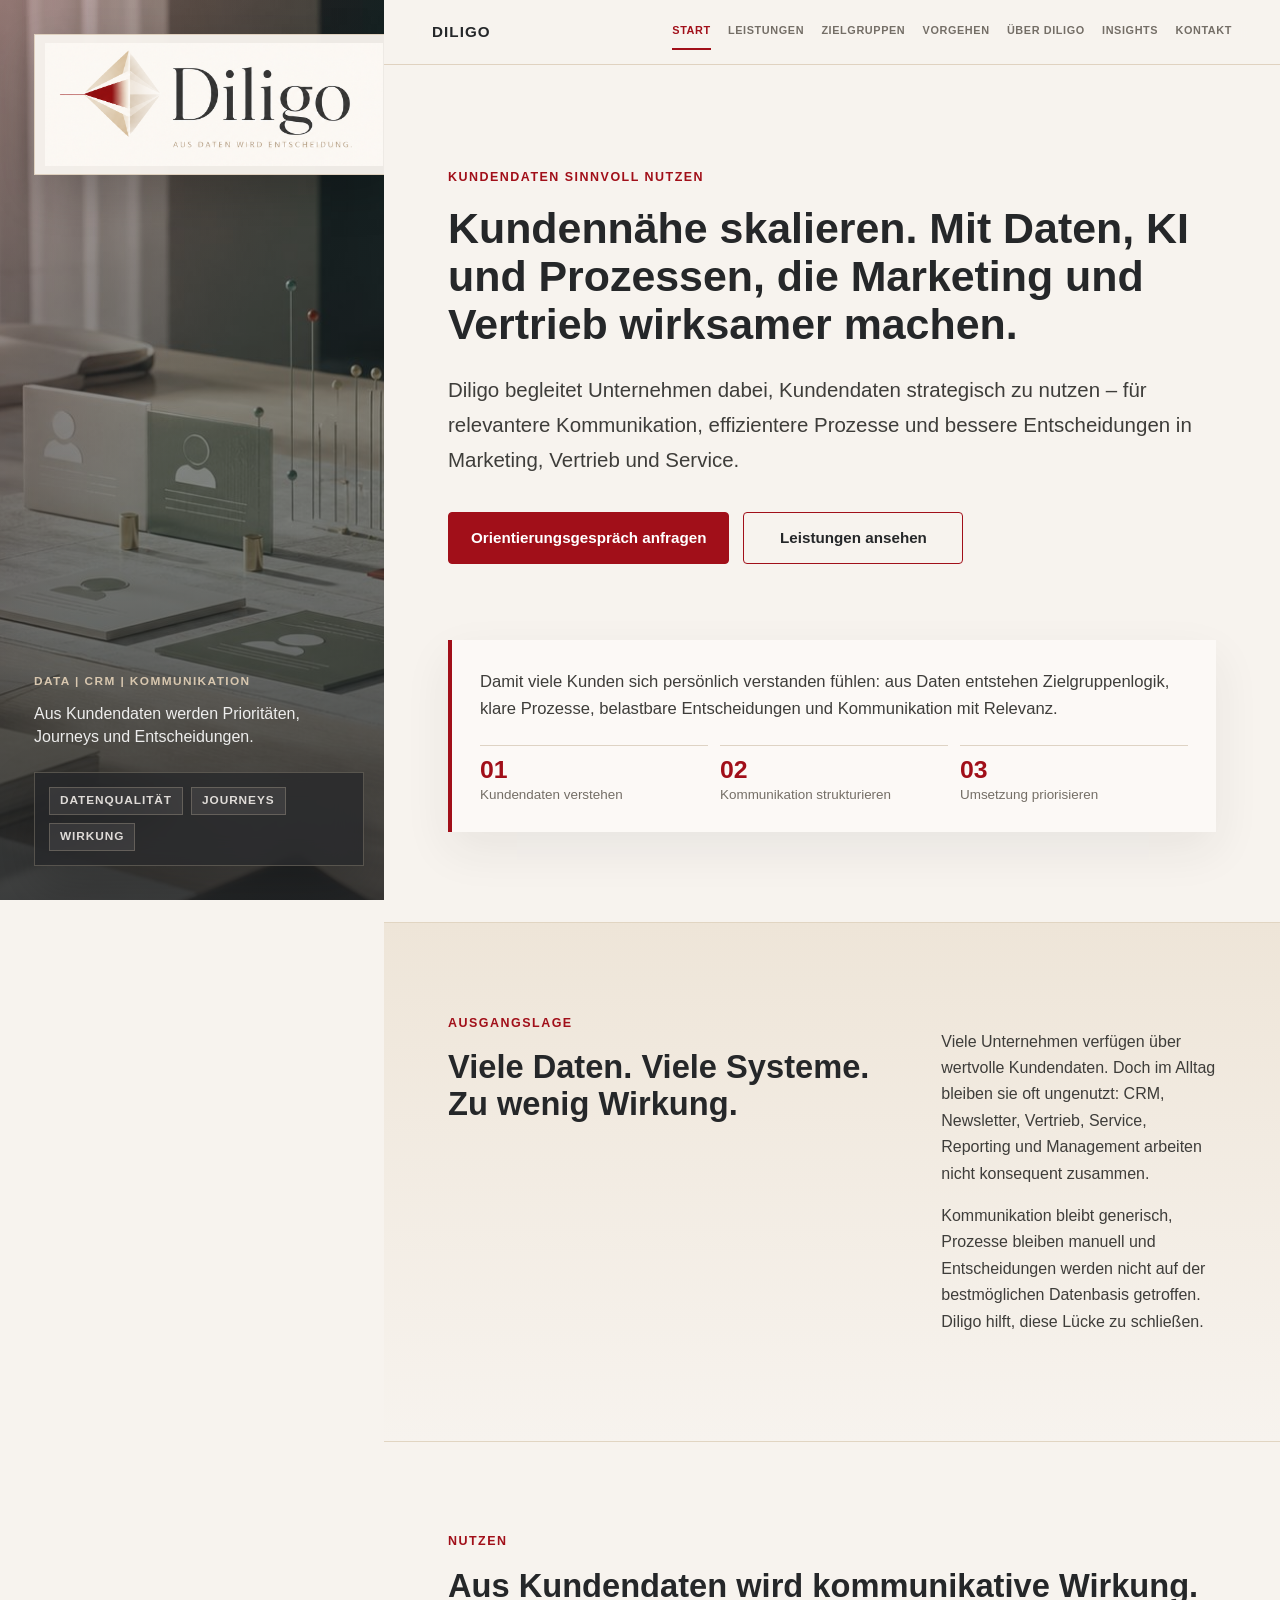
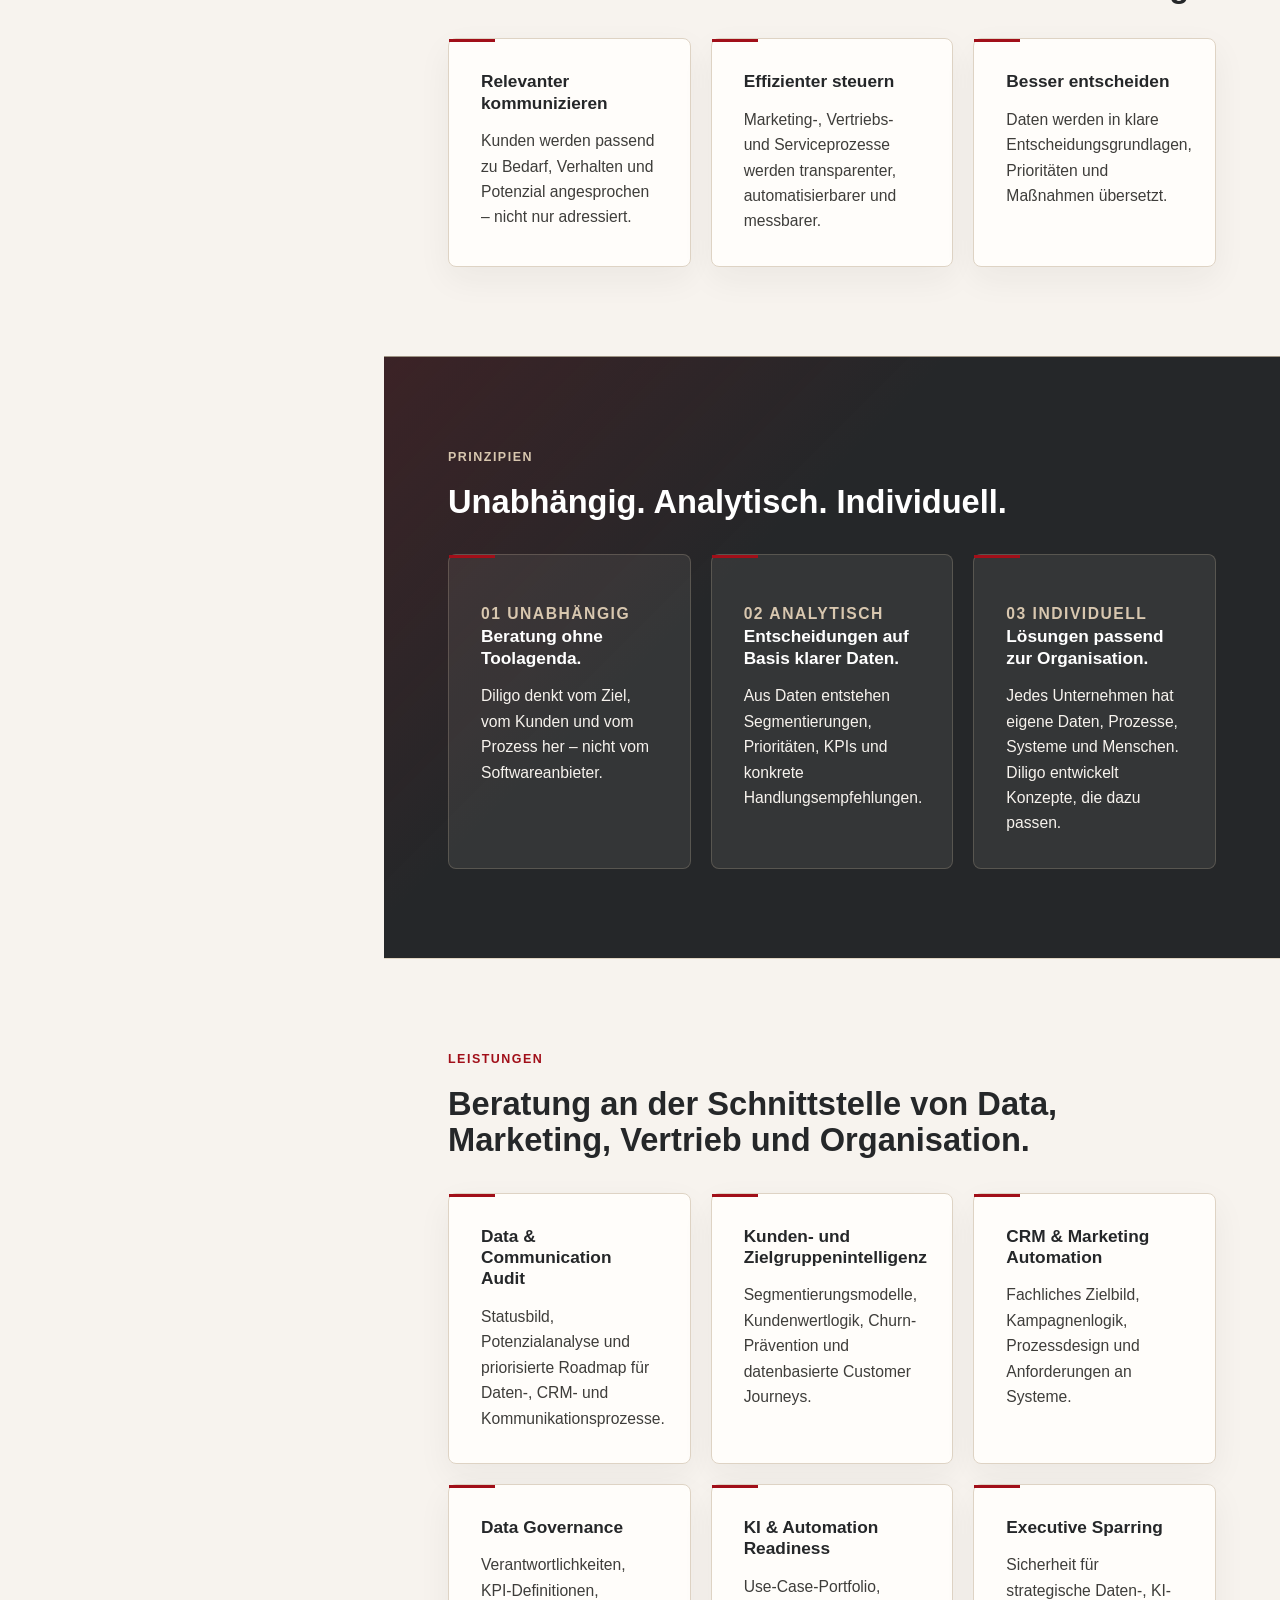
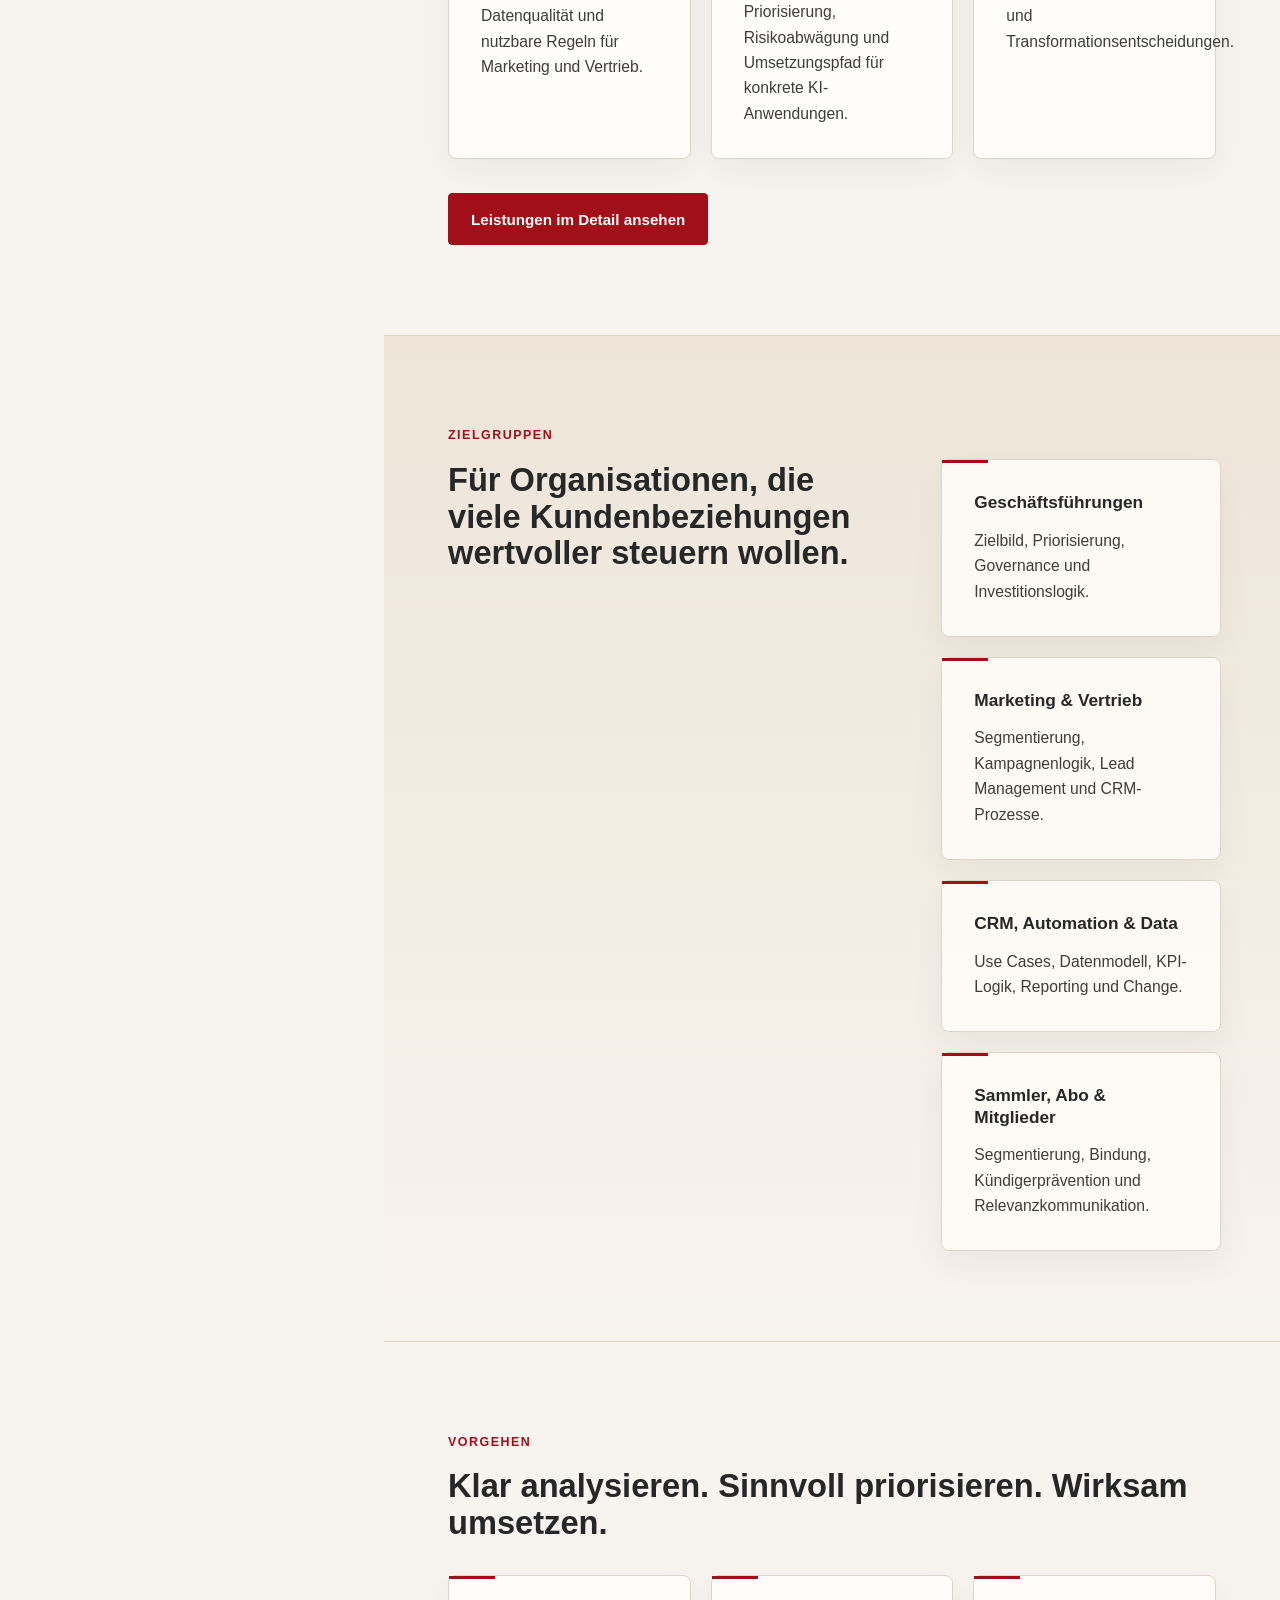
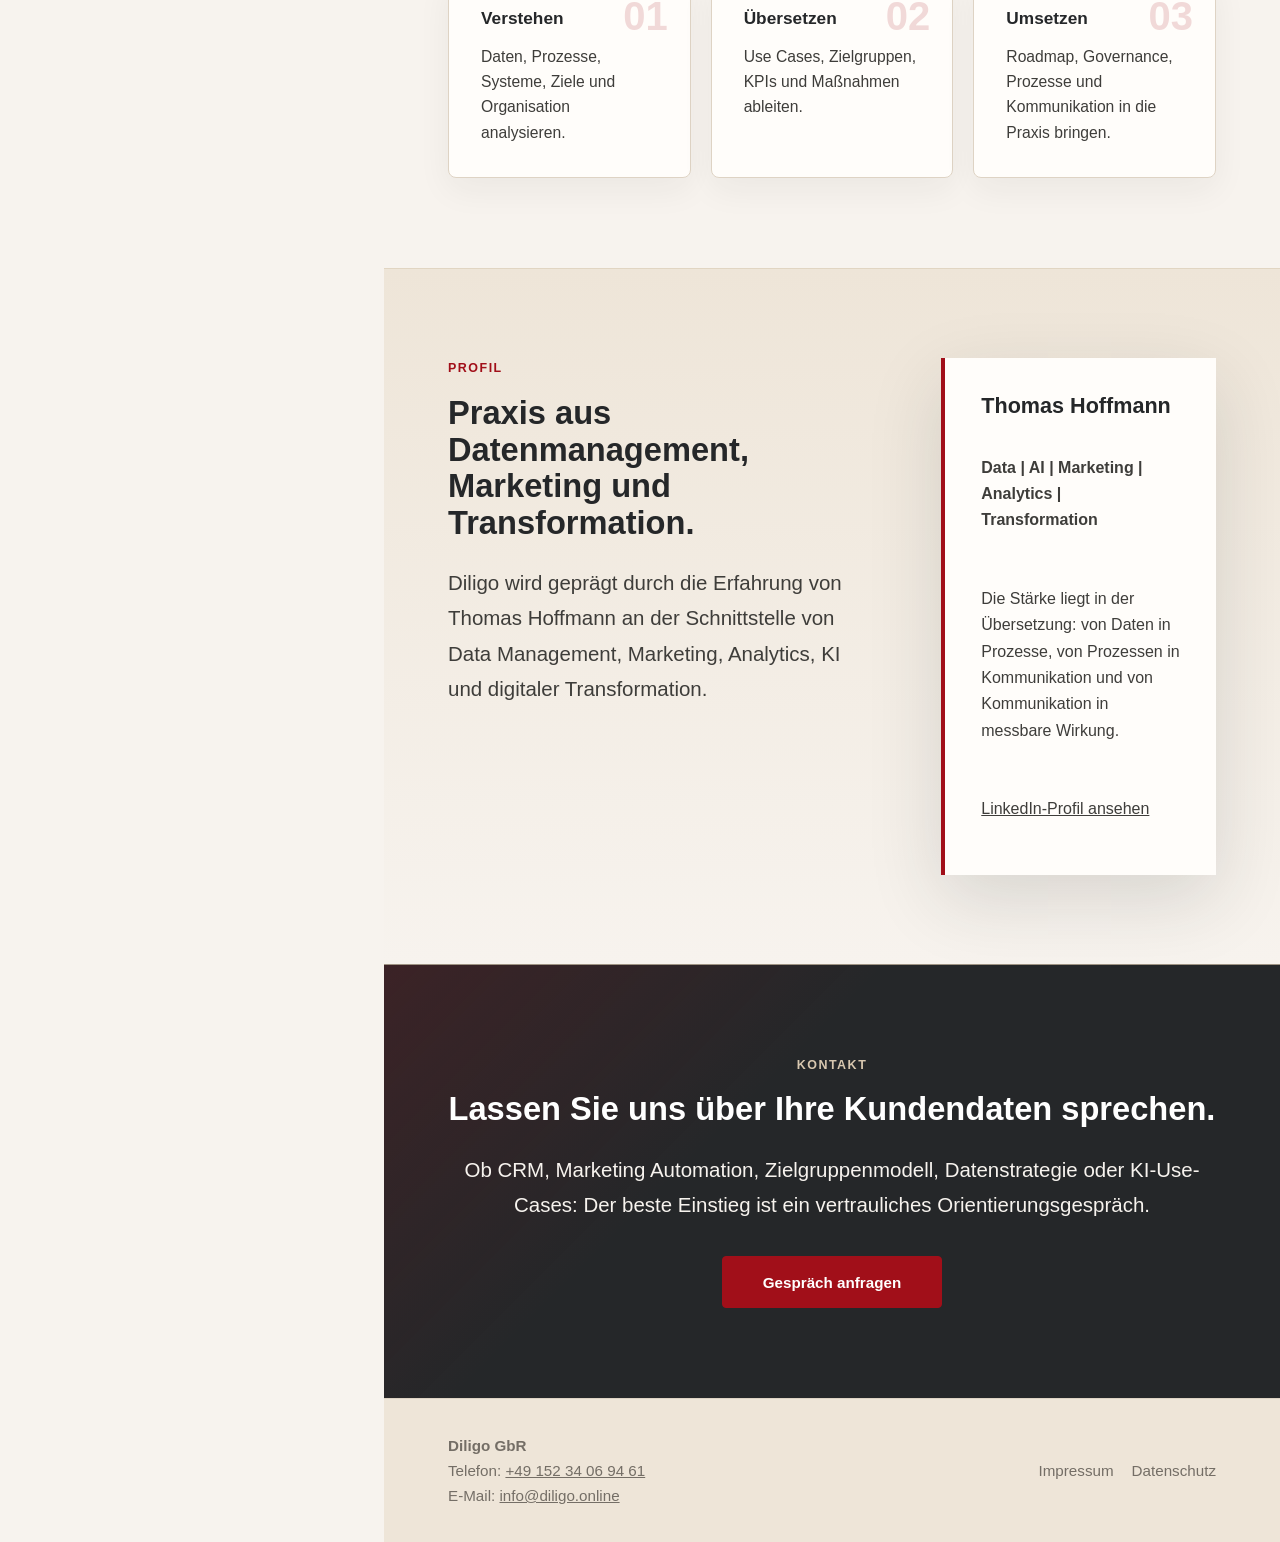
==== commit 203146c6: "Apply crimson prism brand design" ====
--- a/index.html
+++ b/index.html
@@ -48,7 +48,7 @@
         <img class="keyvisual" src="/assets/brand-keyvisual.jpg" alt="" width="1774" height="887" />
         <div class="brand-box">
           <a href="/" aria-label="Diligo Startseite">
-            <img src="/assets/logo-diligo.png" alt="Diligo" width="1200" height="390" />
+            <img src="/assets/logo-diligo.png" alt="Diligo" width="1110" height="405" />
           </a>
         </div>
         <div class="visual-copy">
--- a/assets/styles.css
+++ b/assets/styles.css
@@ -1,21 +1,23 @@
 :root {
-  --ink: #17232a;
-  --text: #344149;
-  --muted: #6b7679;
-  --line: #d9e0dd;
-  --paper: #fbfaf4;
-  --surface: #ffffff;
-  --soft: #eef3ec;
-  --soft-warm: #f4efe4;
-  --deep: #10272b;
-  --petrol: #145f63;
-  --petrol-2: #0d474c;
-  --sage: #9daf9e;
-  --brass: #b78d49;
-  --clay: #be5d4f;
+  --ink: #252729;
+  --text: #3e3d3a;
+  --muted: #746e66;
+  --line: #ded3c4;
+  --paper: #f7f3ee;
+  --surface: #fffdfa;
+  --soft: #eee5d8;
+  --soft-warm: #d8c7af;
+  --deep: #252729;
+  --petrol: #0f2f33;
+  --petrol-2: #0b2528;
+  --sage: #d8c7af;
+  --brass: #a10f19;
+  --clay: #a10f19;
+  --crimson: #a10f19;
+  --sand: #d8c7af;
   --white: #ffffff;
-  --shadow: 0 24px 70px rgba(16, 39, 43, 0.13);
-  --focus: #145f63;
+  --shadow: 0 24px 70px rgba(37, 39, 41, 0.14);
+  --focus: #a10f19;
   font-family: Arial, Helvetica, sans-serif;
 }
 
@@ -68,7 +70,7 @@
   display: grid;
   min-height: 44vh;
   overflow: hidden;
-  background: var(--deep);
+  background: var(--petrol);
   color: var(--white);
 }
 
@@ -76,8 +78,8 @@
   position: absolute;
   inset: 0;
   background:
-    linear-gradient(180deg, rgba(16, 39, 43, 0.12), rgba(16, 39, 43, 0.82)),
-    linear-gradient(120deg, rgba(20, 95, 99, 0.38), transparent 48%);
+    linear-gradient(180deg, rgba(15, 47, 51, 0.18), rgba(37, 39, 41, 0.84)),
+    linear-gradient(120deg, rgba(161, 15, 25, 0.26), transparent 48%);
   content: "";
 }
 
@@ -105,10 +107,10 @@
 
 .brand-box img {
   display: block;
-  width: min(300px, 72vw);
+  width: min(360px, 76vw);
   height: auto;
-  border: 1px solid rgba(255, 255, 255, 0.46);
-  background: rgba(255, 253, 248, 0.94);
+  border: 1px solid rgba(216, 199, 175, 0.72);
+  background: rgba(247, 243, 238, 0.96);
   padding: 8px 10px;
   box-shadow: 0 18px 42px rgba(0, 0, 0, 0.18);
 }
@@ -121,7 +123,7 @@
 
 .visual-kicker {
   margin: 0 0 10px;
-  color: #d7c29a;
+  color: var(--sand);
   font-size: 0.74rem;
   font-weight: 800;
   letter-spacing: 0.12em;
@@ -141,18 +143,18 @@
   gap: 8px;
   width: min(330px, calc(100% - 48px));
   margin: 0 24px 24px;
-  border: 1px solid rgba(255, 255, 255, 0.24);
-  background: rgba(16, 39, 43, 0.76);
+  border: 1px solid rgba(216, 199, 175, 0.26);
+  background: rgba(37, 39, 41, 0.76);
   padding: 14px;
   box-shadow: 0 20px 50px rgba(0, 0, 0, 0.22);
   backdrop-filter: blur(14px);
 }
 
 .visual-signals span {
-  border: 1px solid rgba(255, 255, 255, 0.18);
-  background: rgba(255, 255, 255, 0.08);
+  border: 1px solid rgba(216, 199, 175, 0.26);
+  background: rgba(247, 243, 238, 0.08);
   padding: 7px 10px;
-  color: rgba(255, 255, 255, 0.86);
+  color: rgba(247, 243, 238, 0.88);
   font-size: 0.74rem;
   font-weight: 800;
   letter-spacing: 0.08em;
@@ -170,8 +172,8 @@
   position: sticky;
   top: 0;
   z-index: 10;
-  border-bottom: 1px solid rgba(217, 224, 221, 0.86);
-  background: rgba(251, 250, 244, 0.94);
+  border-bottom: 1px solid rgba(216, 199, 175, 0.72);
+  background: rgba(247, 243, 238, 0.94);
   padding: 14px clamp(20px, 4vw, 48px);
   backdrop-filter: blur(16px);
 }
@@ -212,8 +214,8 @@
 
 .nav a:hover,
 .nav a[aria-current="page"] {
-  border-color: var(--brass);
-  color: var(--petrol);
+  border-color: var(--crimson);
+  color: var(--crimson);
 }
 
 .main-content {
@@ -225,18 +227,18 @@
 }
 
 .section + .section {
-  border-top: 1px solid rgba(217, 224, 221, 0.72);
+  border-top: 1px solid rgba(216, 199, 175, 0.68);
 }
 
 .section.alt {
-  background: linear-gradient(180deg, var(--soft), #f7f6ef);
+  background: linear-gradient(180deg, var(--soft), var(--paper));
 }
 
 .section.deep {
   background:
-    linear-gradient(135deg, rgba(190, 93, 79, 0.16), transparent 36%),
+    linear-gradient(135deg, rgba(161, 15, 25, 0.18), transparent 38%),
     var(--deep);
-  color: #edf3f1;
+  color: var(--paper);
 }
 
 .wrap {
@@ -255,7 +257,7 @@
 
 .eyebrow {
   margin: 0 0 16px;
-  color: var(--petrol);
+  color: var(--crimson);
   font-size: 0.78rem;
   font-weight: 800;
   letter-spacing: 0.12em;
@@ -263,7 +265,7 @@
 }
 
 .deep .eyebrow {
-  color: #cdb47d;
+  color: var(--sand);
 }
 
 h1,
@@ -316,7 +318,7 @@
 }
 
 .deep .subtle {
-  color: #c5d0ce;
+  color: #d8cec0;
 }
 
 .hero,
@@ -338,10 +340,10 @@
 .hero-note,
 .insight-panel {
   border-left: 4px solid var(--brass);
-  background: rgba(255, 255, 255, 0.54);
+  background: rgba(255, 253, 250, 0.64);
   padding: clamp(20px, 3vw, 28px);
   color: var(--text);
-  box-shadow: 0 18px 45px rgba(16, 39, 43, 0.07);
+  box-shadow: 0 18px 45px rgba(37, 39, 41, 0.07);
 }
 
 .hero-note {
@@ -371,7 +373,7 @@
 
 .metric strong {
   display: block;
-  color: var(--petrol);
+  color: var(--crimson);
   font-size: 1.55rem;
   line-height: 1;
 }
@@ -397,7 +399,7 @@
 .page-visual::after {
   position: absolute;
   inset: 0;
-  background: linear-gradient(180deg, transparent 45%, rgba(16, 39, 43, 0.5));
+  background: linear-gradient(180deg, transparent 45%, rgba(37, 39, 41, 0.56));
   content: "";
 }
 
@@ -437,9 +439,9 @@
   min-height: 52px;
   align-items: center;
   justify-content: center;
-  border: 1px solid var(--petrol);
+  border: 1px solid var(--crimson);
   border-radius: 4px;
-  background: var(--petrol);
+  background: var(--crimson);
   color: var(--white);
   padding: 0 22px;
   font-size: 0.95rem;
@@ -486,7 +488,7 @@
   border-radius: 8px;
   background: var(--surface);
   padding: clamp(22px, 3vw, 32px);
-  box-shadow: 0 12px 34px rgba(16, 39, 43, 0.05);
+  box-shadow: 0 12px 34px rgba(37, 39, 41, 0.055);
 }
 
 .card::before {
@@ -500,12 +502,12 @@
 }
 
 .alt .card {
-  background: rgba(255, 255, 255, 0.82);
+  background: rgba(255, 253, 250, 0.84);
 }
 
 .deep .card {
-  border-color: rgba(255, 255, 255, 0.16);
-  background: rgba(255, 255, 255, 0.07);
+  border-color: rgba(216, 199, 175, 0.22);
+  background: rgba(247, 243, 238, 0.07);
   box-shadow: none;
 }
 
@@ -527,7 +529,7 @@
 
 .card-label {
   margin: 0 0 14px;
-  color: var(--petrol);
+  color: var(--crimson);
   font-size: 0.72rem;
   font-weight: 800;
   letter-spacing: 0.095em;
@@ -535,7 +537,7 @@
 }
 
 .deep .card-label {
-  color: #d7c29a;
+  color: var(--sand);
 }
 
 .service-list,
@@ -566,7 +568,7 @@
 }
 
 .deep .statement {
-  border-color: rgba(255, 255, 255, 0.2);
+  border-color: rgba(216, 199, 175, 0.24);
   color: var(--white);
 }
 
@@ -584,7 +586,7 @@
   position: absolute;
   right: 22px;
   top: 20px;
-  color: rgba(20, 95, 99, 0.16);
+  color: rgba(161, 15, 25, 0.15);
   font-size: 2.5rem;
   font-weight: 800;
   line-height: 1;
@@ -617,7 +619,7 @@
 .legal-copy h3,
 .rich-text h3 {
   margin-top: 28px;
-  color: var(--petrol);
+  color: var(--crimson);
   font-size: 1.05rem;
   letter-spacing: 0.04em;
   text-transform: uppercase;
@@ -651,7 +653,7 @@
 
 .contact-list a:hover,
 .footer-links a:hover {
-  color: var(--petrol);
+  color: var(--crimson);
 }
 
 .form {
@@ -661,7 +663,7 @@
   background: var(--surface);
   padding: clamp(22px, 3vw, 32px);
   text-align: left;
-  box-shadow: 0 16px 42px rgba(16, 39, 43, 0.07);
+  box-shadow: 0 16px 42px rgba(37, 39, 41, 0.07);
 }
 
 .field {
@@ -677,7 +679,7 @@
 .field textarea,
 .field select {
   width: 100%;
-  border: 1px solid #cbd5d2;
+  border: 1px solid var(--line);
   border-radius: 4px;
   background: var(--white);
   padding: 13px 14px;
@@ -699,9 +701,9 @@
 
 .site-footer {
   border-top: 1px solid var(--line);
-  background: #f5f2e9;
+  background: #eee5d8;
   padding: 34px clamp(20px, 5vw, 64px);
-  color: #65717a;
+  color: var(--muted);
   font-size: 0.95rem;
 }
 
@@ -771,7 +773,7 @@
   }
 
   .brand-box img {
-    width: min(270px, 72vw);
+    width: min(310px, 76vw);
     padding: 7px 9px;
   }
 
@@ -961,7 +963,7 @@
   }
 
   .brand-box img {
-    width: min(250px, 72vw);
+    width: min(285px, 76vw);
   }
 
   .section {
